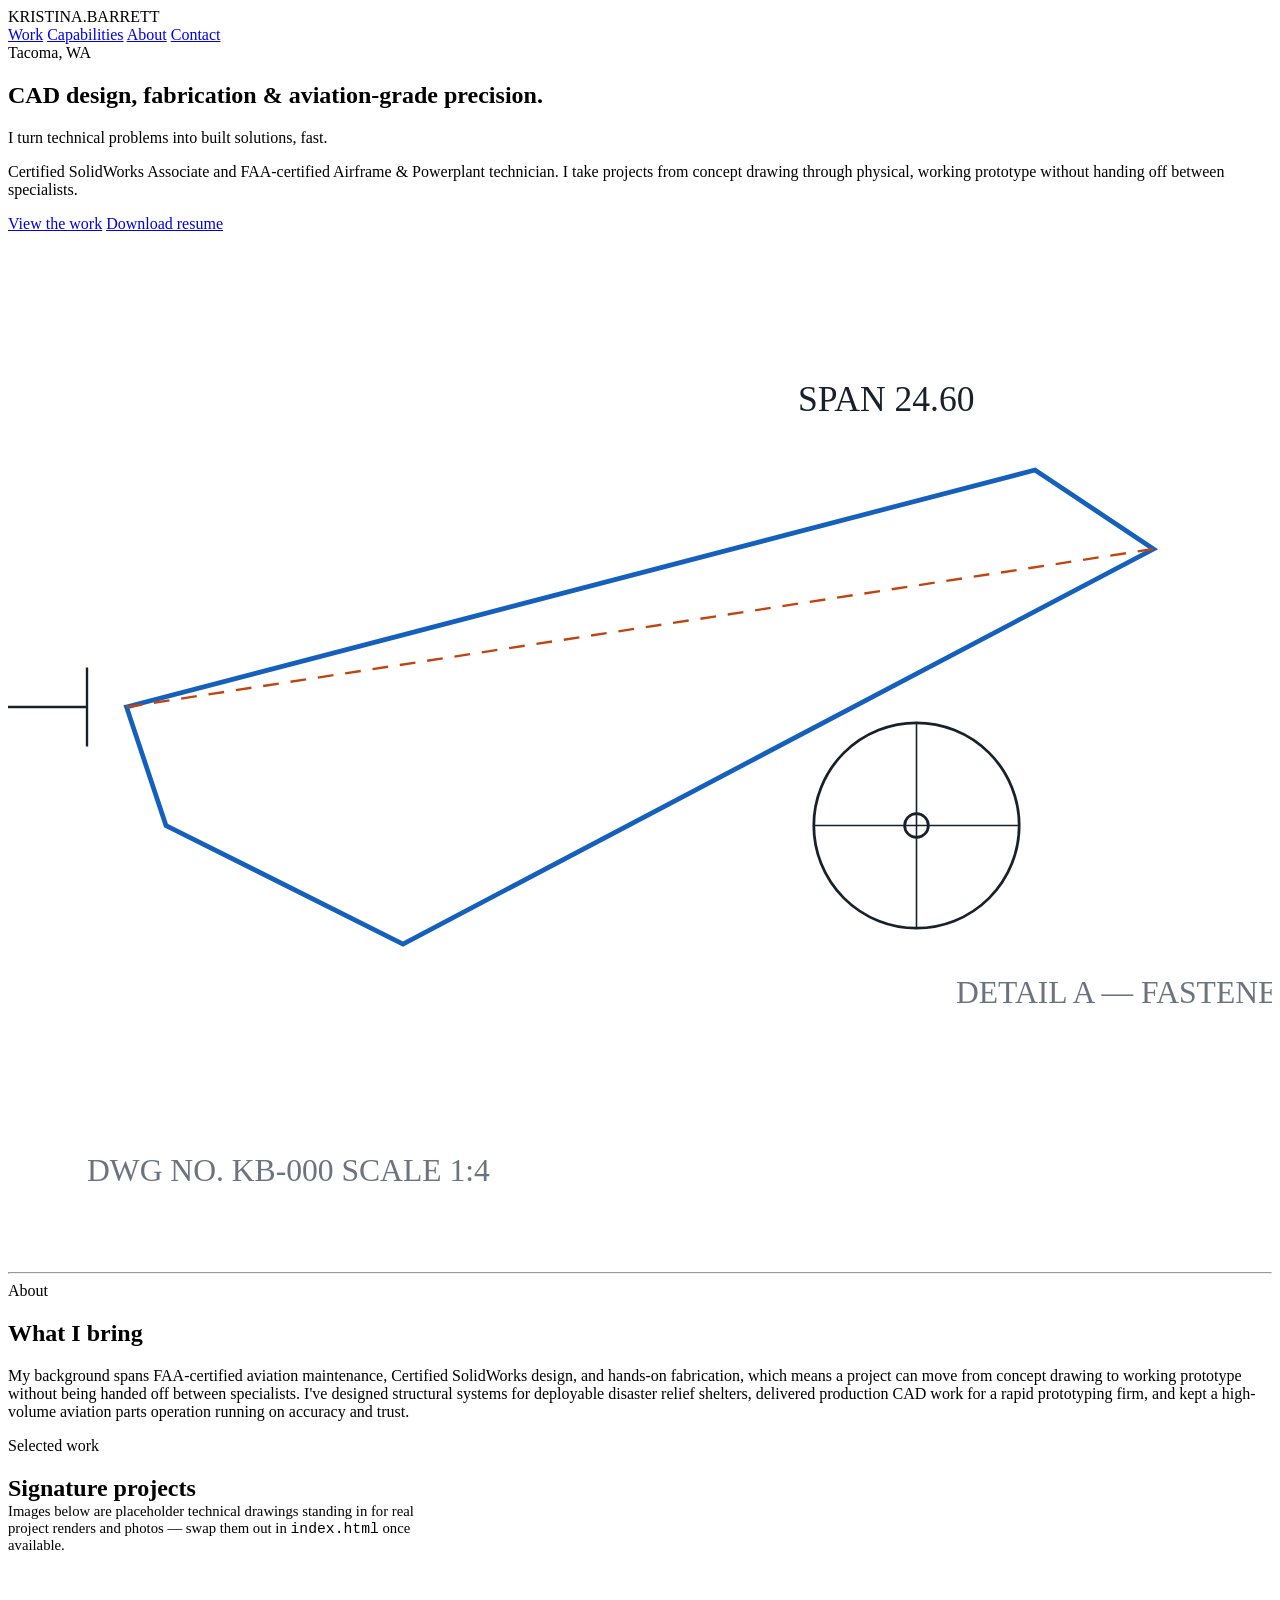
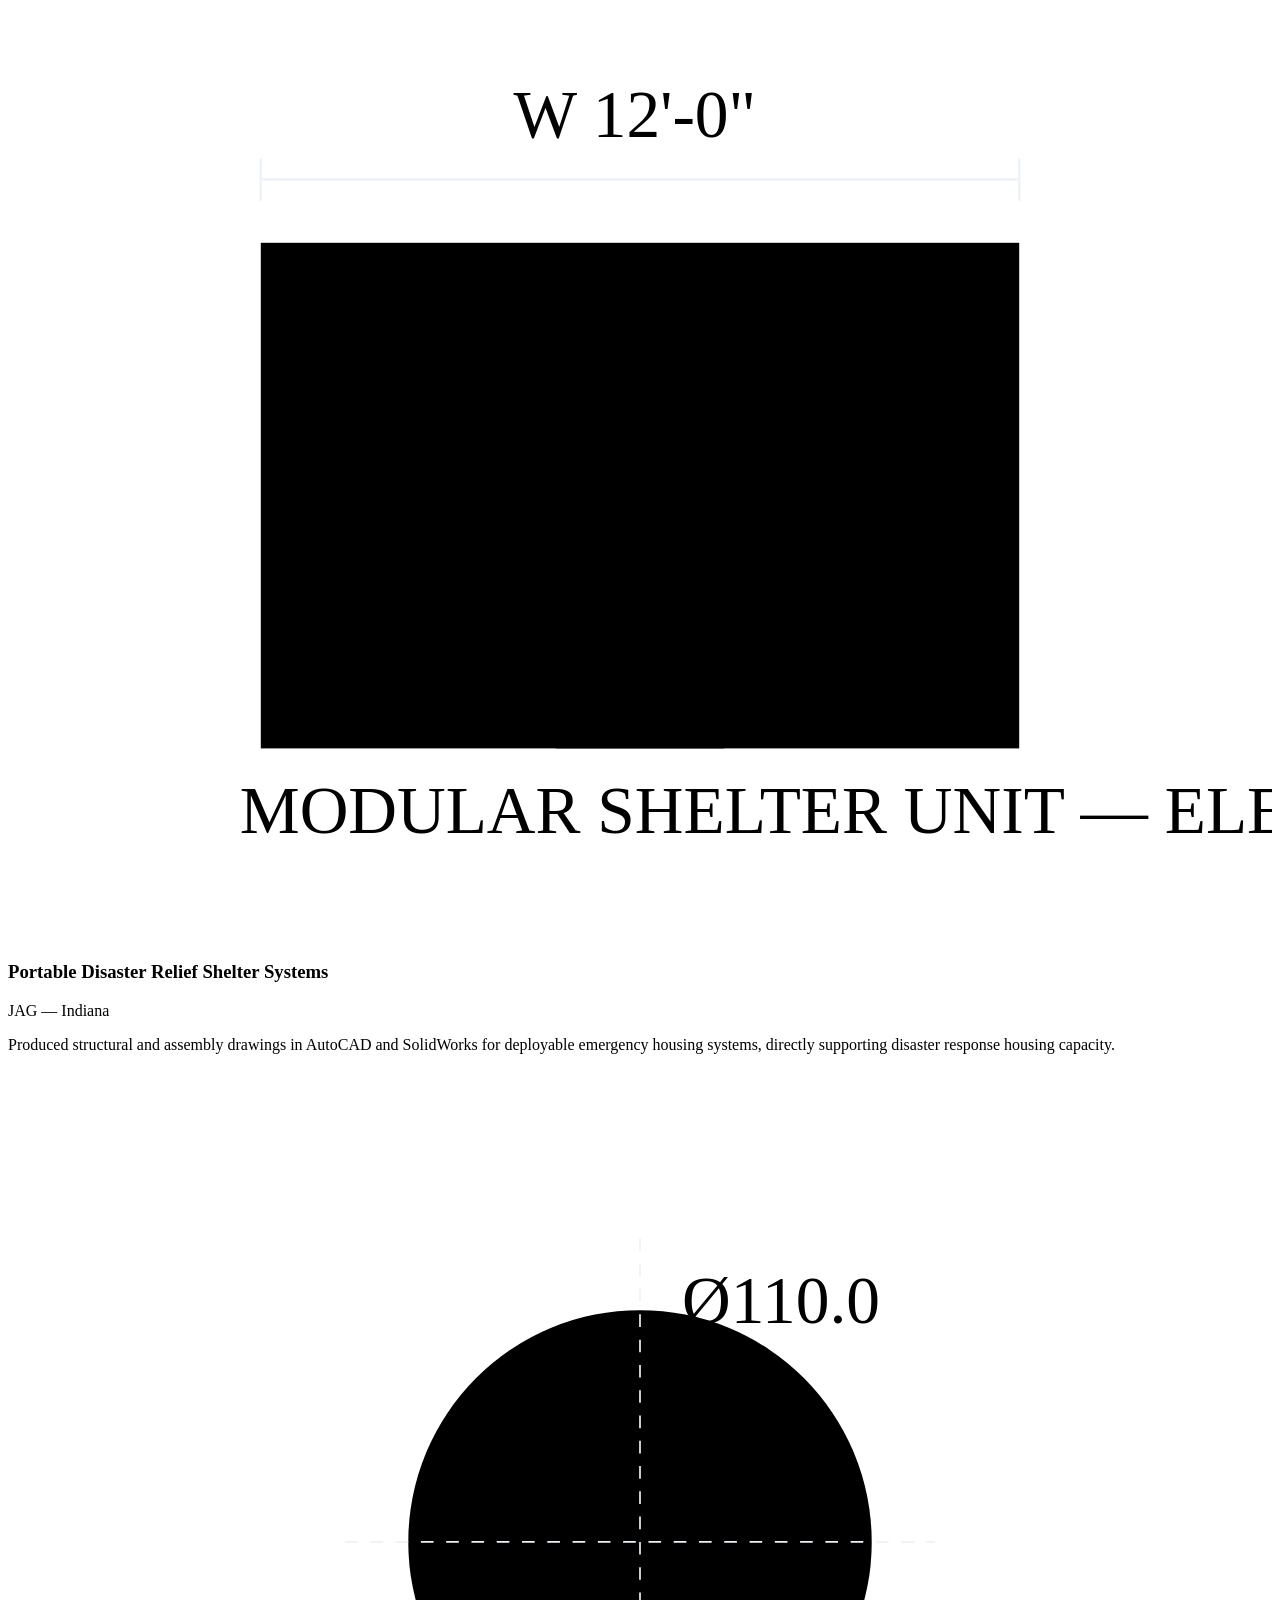
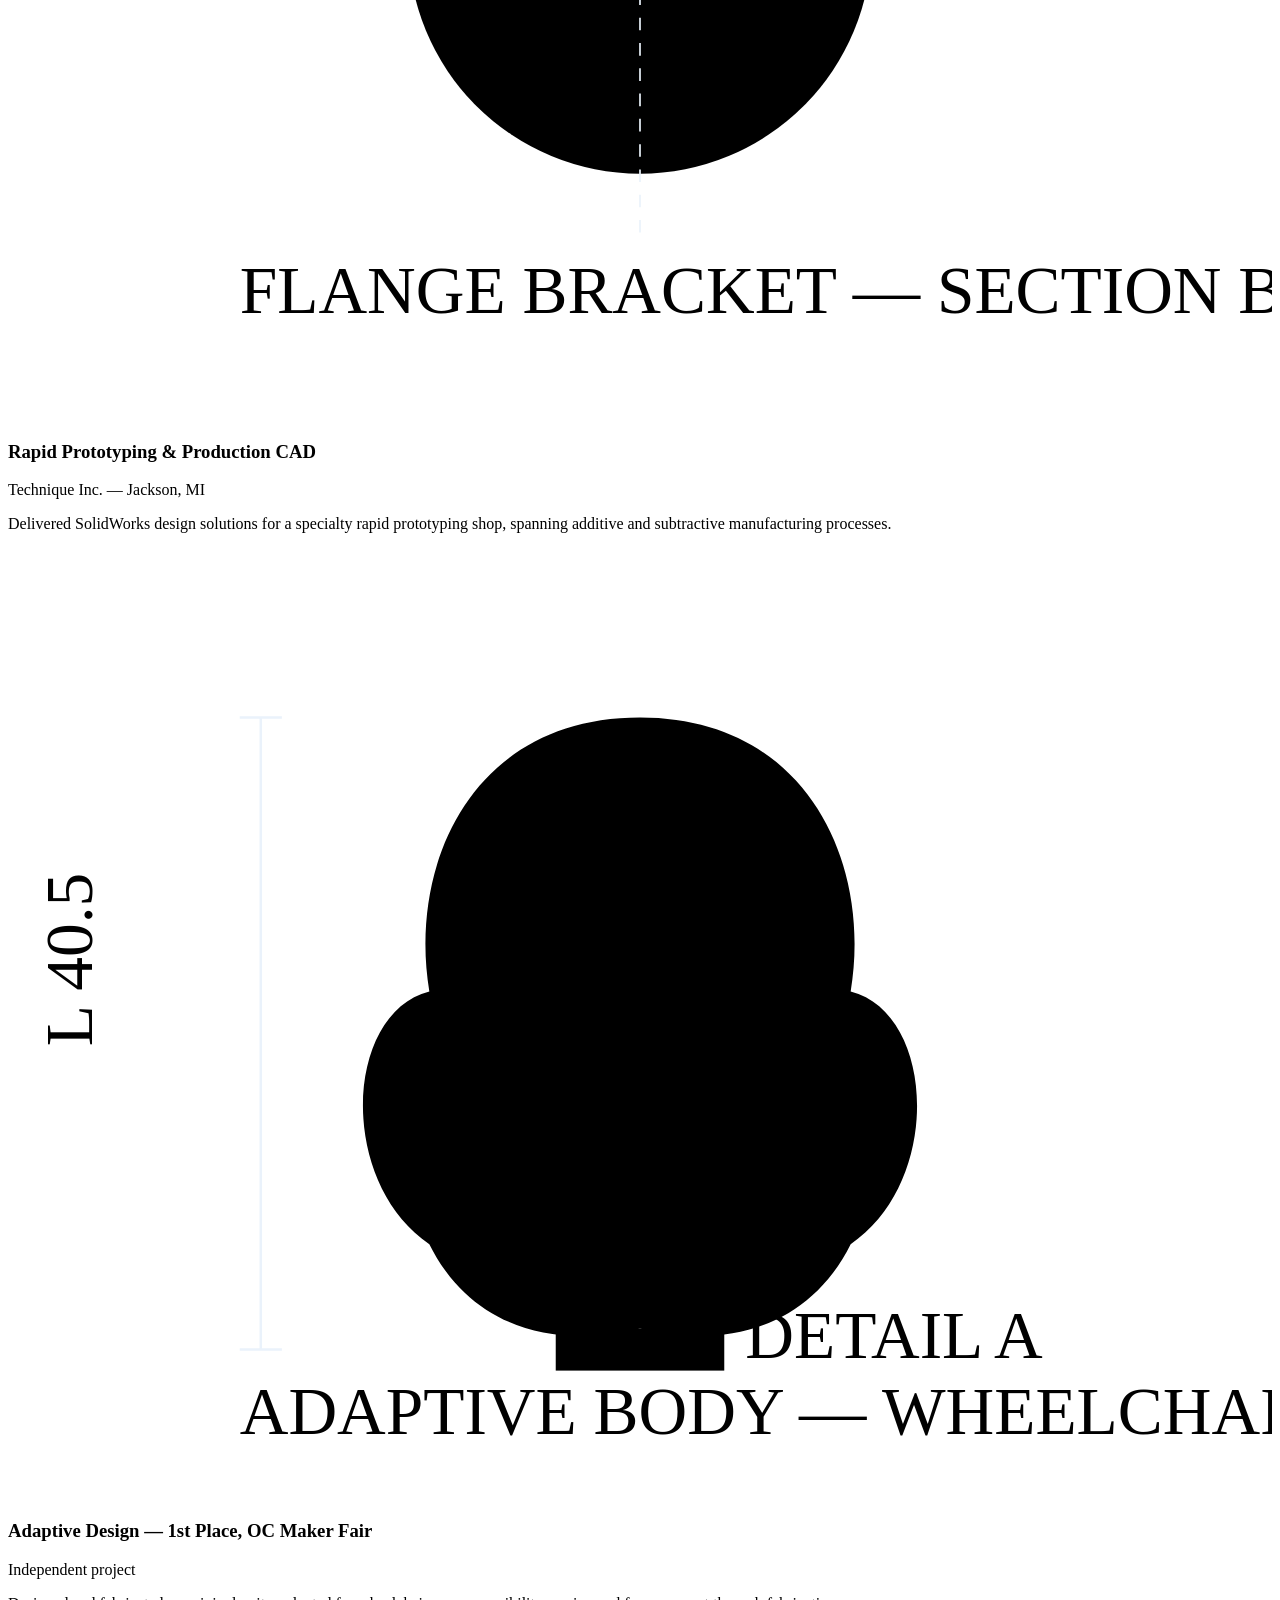
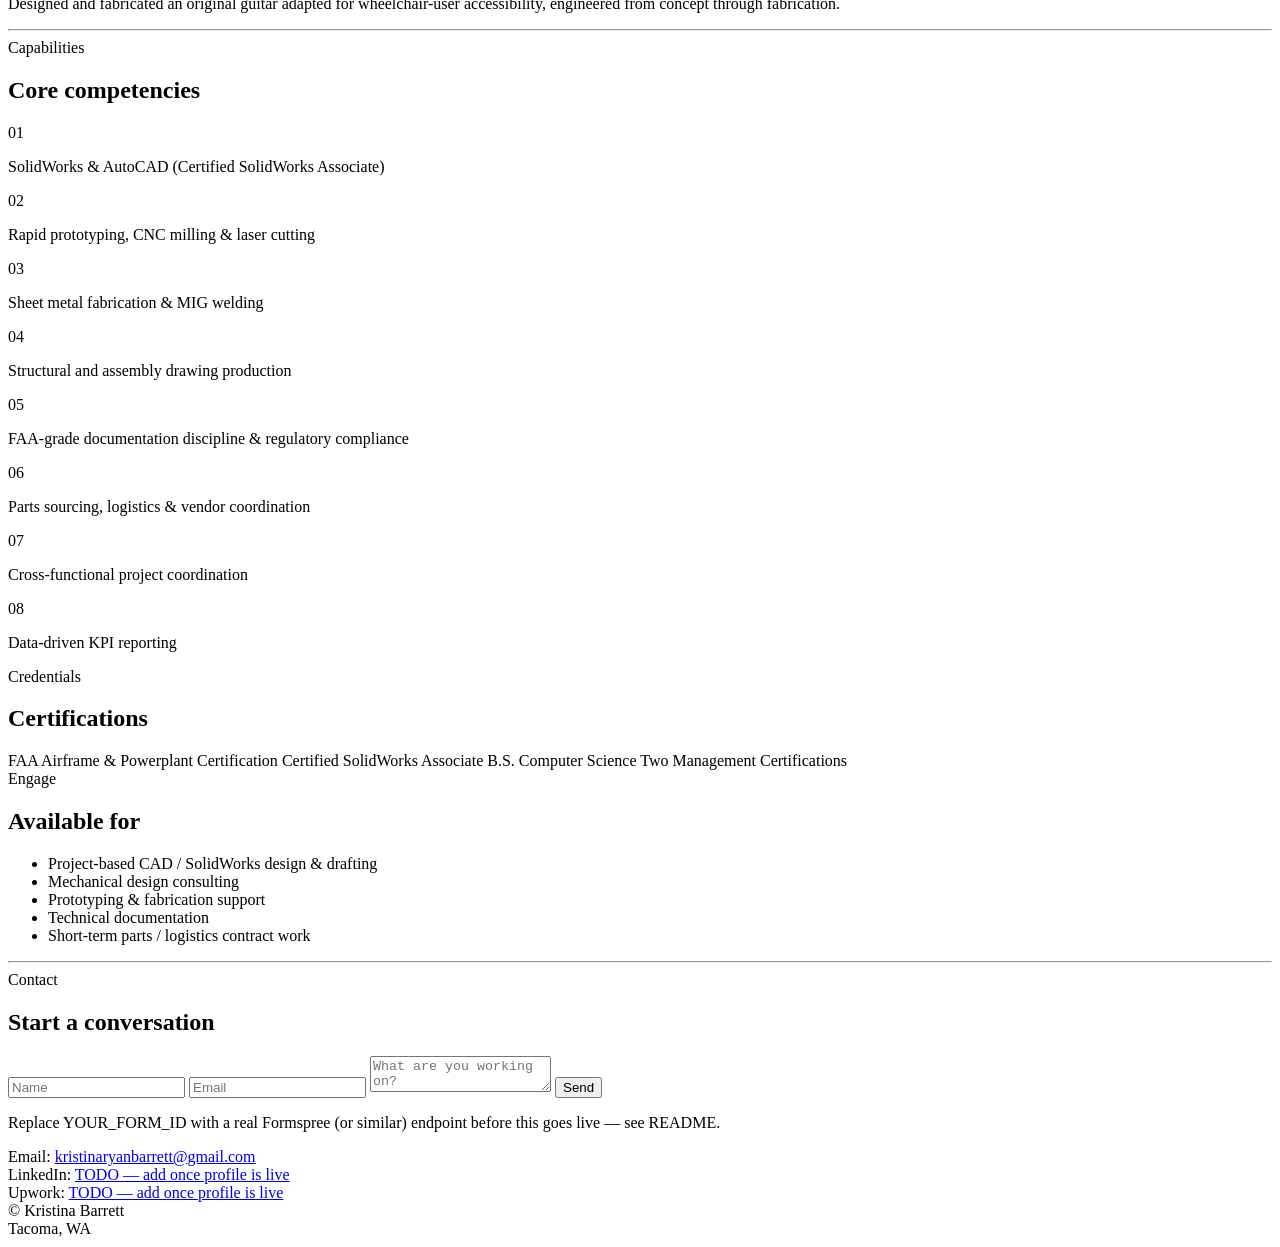
==== index.html @ cf509c86 "Add index.html" ====
<!DOCTYPE html>
<html lang="en">
<head>
<meta charset="UTF-8">
<meta name="viewport" content="width=device-width, initial-scale=1.0">
<title>Kristina Barrett — CAD Design, Mechanical Engineering &amp; Fabrication</title>
<meta name="description" content="Kristina Barrett — Certified SolidWorks Associate and FAA-certified aviation maintenance technician based in Tacoma, WA. CAD design, fabrication, and technical consulting.">
<link rel="preconnect" href="https://fonts.googleapis.com">
<link href="https://fonts.googleapis.com/css2?family=IBM+Plex+Mono:wght@400;500;600&family=IBM+Plex+Sans:wght@400;500;600&display=swap" rel="stylesheet">
<link rel="stylesheet" href="styles.css">
</head>
<body>

<header class="nav">
  <div class="wrap">
    <div class="brand">KRISTINA<span class="dot">.</span>BARRETT</div>
    <nav class="links">
      <a href="#work">Work</a>
      <a href="#capabilities">Capabilities</a>
      <a href="#about">About</a>
      <a href="#contact">Contact</a>
    </nav>
  </div>
</header>

<section class="hero">
  <div class="wrap">
    <div>
      <div class="eyebrow">Tacoma, WA</div>
      <h1>CAD design, fabrication &amp; <span>aviation-grade</span> precision.</h1>
      <p class="hook">I turn technical problems into built solutions, fast.</p>
      <p class="tagline">Certified SolidWorks Associate and FAA-certified Airframe &amp; Powerplant technician. I take projects from concept drawing through physical, working prototype without handing off between specialists.</p>
      <div class="cta-row">
        <a class="btn primary" href="#work">View the work</a>
        <a class="btn" href="/resume.pdf">Download resume</a>
      </div>
    </div>
    <div class="hero-mark ticked" aria-hidden="true">
      <svg viewBox="0 0 320 260" xmlns="http://www.w3.org/2000/svg">
        <!-- wing planform + fastener detail, drafting style -->
        <polygon points="30,120 260,60 290,80 100,180 40,150" fill="none" stroke="#1560BD" stroke-width="1.2"/>
        <line x1="30" y1="120" x2="290" y2="80" stroke="#C1440E" stroke-width="0.6" stroke-dasharray="4 3"/>
        <line x1="20" y1="110" x2="20" y2="130" stroke="#17202B" stroke-width="0.6"/>
        <line x1="20" y1="120" x2="0" y2="120" stroke="#17202B" stroke-width="0.6"/>
        <text x="200" y="45" class="mono" font-size="9" fill="#17202B">SPAN 24.60</text>
        <circle cx="230" cy="150" r="26" fill="none" stroke="#17202B" stroke-width="0.7"/>
        <circle cx="230" cy="150" r="3" fill="none" stroke="#17202B" stroke-width="0.7"/>
        <line x1="230" y1="124" x2="230" y2="176" stroke="#17202B" stroke-width="0.4"/>
        <line x1="204" y1="150" x2="256" y2="150" stroke="#17202B" stroke-width="0.4"/>
        <text x="240" y="195" class="mono" font-size="8" fill="#6B7280">DETAIL A — FASTENER</text>
        <text x="20" y="240" class="mono" font-size="8" fill="#6B7280">DWG NO. KB-000  SCALE 1:4</text>
      </svg>
    </div>
  </div>
</section>

<hr class="rule">

<section id="about" class="about">
  <div class="wrap">
    <div class="eyebrow">About</div>
    <h2>What I bring</h2>
    <p>My background spans FAA-certified aviation maintenance, Certified SolidWorks design, and hands-on fabrication, which means a project can move from concept drawing to working prototype without being handed off between specialists. I've designed structural systems for deployable disaster relief shelters, delivered production CAD work for a rapid prototyping firm, and kept a high-volume aviation parts operation running on accuracy and trust.</p>
  </div>
</section>

<section id="work">
  <div class="wrap">
    <div class="eyebrow">Selected work</div>
    <h2>Signature projects</h2>
    <p style="max-width:60ch;color:var(--graphite);margin-top:-18px;margin-bottom:36px;font-size:0.92rem;">
      Images below are placeholder technical drawings standing in for real project renders and photos — swap them out in <code>index.html</code> once available.
    </p>
    <div class="projects-grid">

      <article class="project-card" data-reveal>
        <div class="plate" aria-hidden="true">
          <svg viewBox="0 0 300 225" xmlns="http://www.w3.org/2000/svg">
            <rect x="60" y="60" width="180" height="120" class="draw" pathLength="900"/>
            <line x1="60" y1="140" x2="240" y2="140" class="draw" pathLength="900"/>
            <rect x="130" y="140" width="40" height="40" class="draw" pathLength="900"/>
            <line x1="60" y1="45" x2="240" y2="45" stroke="#EAF2FB" stroke-width="0.6"/>
            <line x1="60" y1="40" x2="60" y2="50" stroke="#EAF2FB" stroke-width="0.6"/>
            <line x1="240" y1="40" x2="240" y2="50" stroke="#EAF2FB" stroke-width="0.6"/>
            <text x="120" y="35" class="dim-text">W 12'-0"</text>
            <text x="55" y="200" class="dim-text">MODULAR SHELTER UNIT — ELEVATION</text>
          </svg>
        </div>
        <h3>Portable Disaster Relief Shelter Systems</h3>
        <p class="meta">JAG — Indiana</p>
        <p>Produced structural and assembly drawings in AutoCAD and SolidWorks for deployable emergency housing systems, directly supporting disaster response housing capacity.</p>
      </article>

      <article class="project-card" data-reveal>
        <div class="plate" aria-hidden="true">
          <svg viewBox="0 0 300 225" xmlns="http://www.w3.org/2000/svg">
            <circle cx="150" cy="112" r="55" class="draw" pathLength="900"/>
            <circle cx="150" cy="112" r="20" class="draw" pathLength="900"/>
            <circle cx="150" cy="70" r="5" class="draw" pathLength="900"/>
            <circle cx="150" cy="154" r="5" class="draw" pathLength="900"/>
            <circle cx="112" cy="112" r="5" class="draw" pathLength="900"/>
            <circle cx="188" cy="112" r="5" class="draw" pathLength="900"/>
            <line x1="150" y1="40" x2="150" y2="184" stroke="#EAF2FB" stroke-width="0.4" stroke-dasharray="3 3"/>
            <line x1="80" y1="112" x2="220" y2="112" stroke="#EAF2FB" stroke-width="0.4" stroke-dasharray="3 3"/>
            <text x="160" y="60" class="dim-text">Ø110.0</text>
            <text x="55" y="200" class="dim-text">FLANGE BRACKET — SECTION B-B</text>
          </svg>
        </div>
        <h3>Rapid Prototyping &amp; Production CAD</h3>
        <p class="meta">Technique Inc. — Jackson, MI</p>
        <p>Delivered SolidWorks design solutions for a specialty rapid prototyping shop, spanning additive and subtractive manufacturing processes.</p>
      </article>

      <article class="project-card" data-reveal>
        <div class="plate" aria-hidden="true">
          <svg viewBox="0 0 300 225" xmlns="http://www.w3.org/2000/svg">
            <path d="M150,40 C110,40 95,75 100,105 C80,110 78,150 100,165 C110,185 130,190 150,185 C170,190 190,185 200,165 C222,150 220,110 200,105 C205,75 190,40 150,40 Z" class="draw" pathLength="900"/>
            <circle cx="150" cy="150" r="14" class="draw" pathLength="900"/>
            <rect x="130" y="185" width="40" height="10" class="draw" pathLength="900"/>
            <line x1="60" y1="40" x2="60" y2="190" stroke="#EAF2FB" stroke-width="0.6"/>
            <line x1="55" y1="40" x2="65" y2="40" stroke="#EAF2FB" stroke-width="0.6"/>
            <line x1="55" y1="190" x2="65" y2="190" stroke="#EAF2FB" stroke-width="0.6"/>
            <text x="20" y="118" class="dim-text" transform="rotate(-90 20 118)">L 40.5</text>
            <text x="175" y="192" class="dim-text">DETAIL A</text>
            <text x="55" y="210" class="dim-text">ADAPTIVE BODY — WHEELCHAIR MOUNT</text>
          </svg>
        </div>
        <h3>Adaptive Design — 1st Place, OC Maker Fair</h3>
        <p class="meta">Independent project</p>
        <p>Designed and fabricated an original guitar adapted for wheelchair-user accessibility, engineered from concept through fabrication.</p>
      </article>

    </div>
  </div>
</section>

<hr class="rule">

<section id="capabilities">
  <div class="wrap">
    <div class="eyebrow">Capabilities</div>
    <h2>Core competencies</h2>
    <div class="cap-grid">
      <div class="cap-item"><span class="num">01</span><p>SolidWorks &amp; AutoCAD (Certified SolidWorks Associate)</p></div>
      <div class="cap-item"><span class="num">02</span><p>Rapid prototyping, CNC milling &amp; laser cutting</p></div>
      <div class="cap-item"><span class="num">03</span><p>Sheet metal fabrication &amp; MIG welding</p></div>
      <div class="cap-item"><span class="num">04</span><p>Structural and assembly drawing production</p></div>
      <div class="cap-item"><span class="num">05</span><p>FAA-grade documentation discipline &amp; regulatory compliance</p></div>
      <div class="cap-item"><span class="num">06</span><p>Parts sourcing, logistics &amp; vendor coordination</p></div>
      <div class="cap-item"><span class="num">07</span><p>Cross-functional project coordination</p></div>
      <div class="cap-item"><span class="num">08</span><p>Data-driven KPI reporting</p></div>
    </div>
  </div>
</section>

<section id="certifications">
  <div class="wrap">
    <div class="eyebrow">Credentials</div>
    <h2>Certifications</h2>
    <div class="cert-strip">
      <span>FAA Airframe &amp; Powerplant Certification</span>
      <span>Certified SolidWorks Associate</span>
      <span>B.S. Computer Science</span>
      <span>Two Management Certifications</span>
    </div>
  </div>
</section>

<section id="available">
  <div class="wrap">
    <div class="eyebrow">Engage</div>
    <h2>Available for</h2>
    <ul class="avail-list">
      <li>Project-based CAD / SolidWorks design &amp; drafting</li>
      <li>Mechanical design consulting</li>
      <li>Prototyping &amp; fabrication support</li>
      <li>Technical documentation</li>
      <li>Short-term parts / logistics contract work</li>
    </ul>
  </div>
</section>

<hr class="rule">

<section id="contact">
  <div class="wrap">
    <div class="eyebrow">Contact</div>
    <h2>Start a conversation</h2>
    <div class="contact-block">
      <form class="contact-form" action="https://formspree.io/f/YOUR_FORM_ID" method="POST">
        <input type="text" name="name" placeholder="Name" required>
        <input type="email" name="email" placeholder="Email" required>
        <textarea name="message" placeholder="What are you working on?" required></textarea>
        <button class="btn primary" type="submit">Send</button>
        <p class="contact-note">Replace YOUR_FORM_ID with a real Formspree (or similar) endpoint before this goes live — see README.</p>
      </form>
      <div class="contact-links">
        <div>Email: <a href="mailto:kristinaryanbarrett@gmail.com">kristinaryanbarrett@gmail.com</a></div>
        <div>LinkedIn: <a href="#">TODO — add once profile is live</a></div>
        <div>Upwork: <a href="#">TODO — add once profile is live</a></div>
      </div>
    </div>
  </div>
</section>

<footer class="wrap">
  <div>© <span id="year"></span> Kristina Barrett</div>
  <div class="mono">Tacoma, WA</div>
</footer>

<script src="script.js"></script>
</body>
</html>
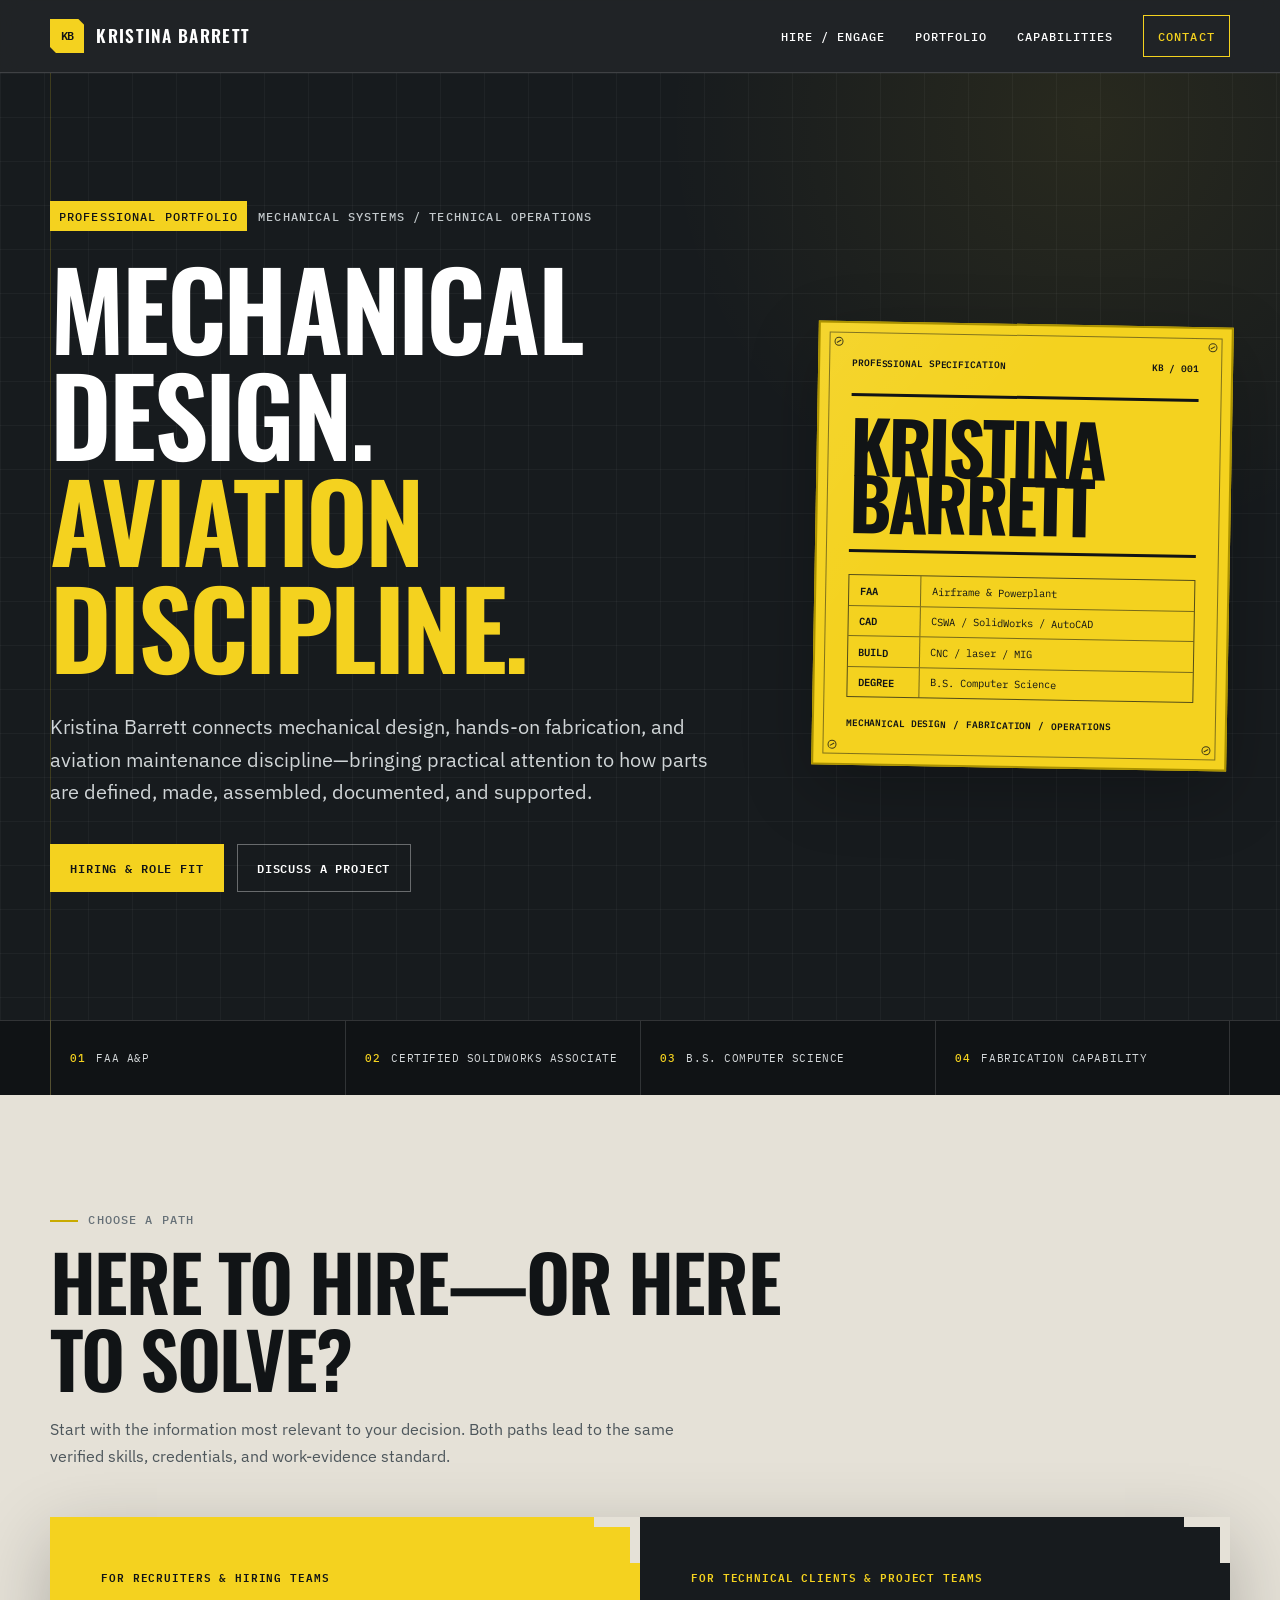
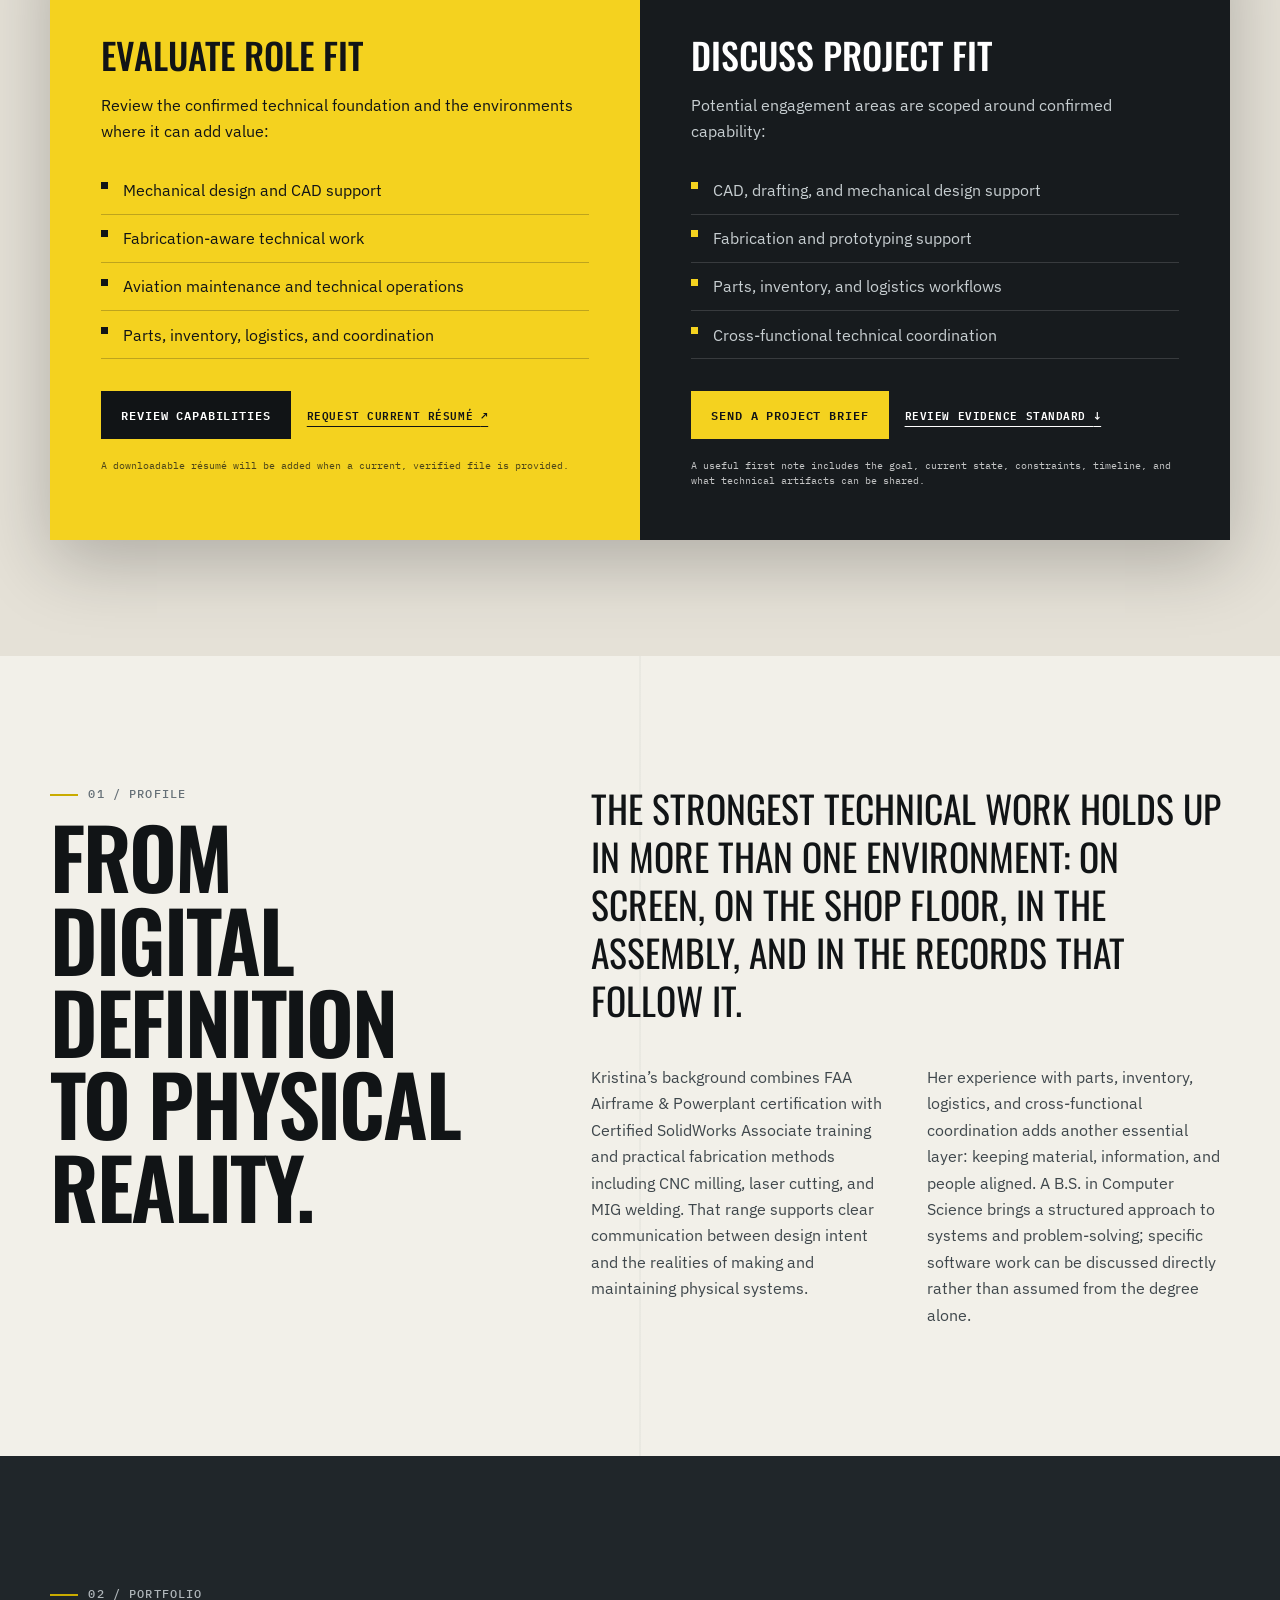
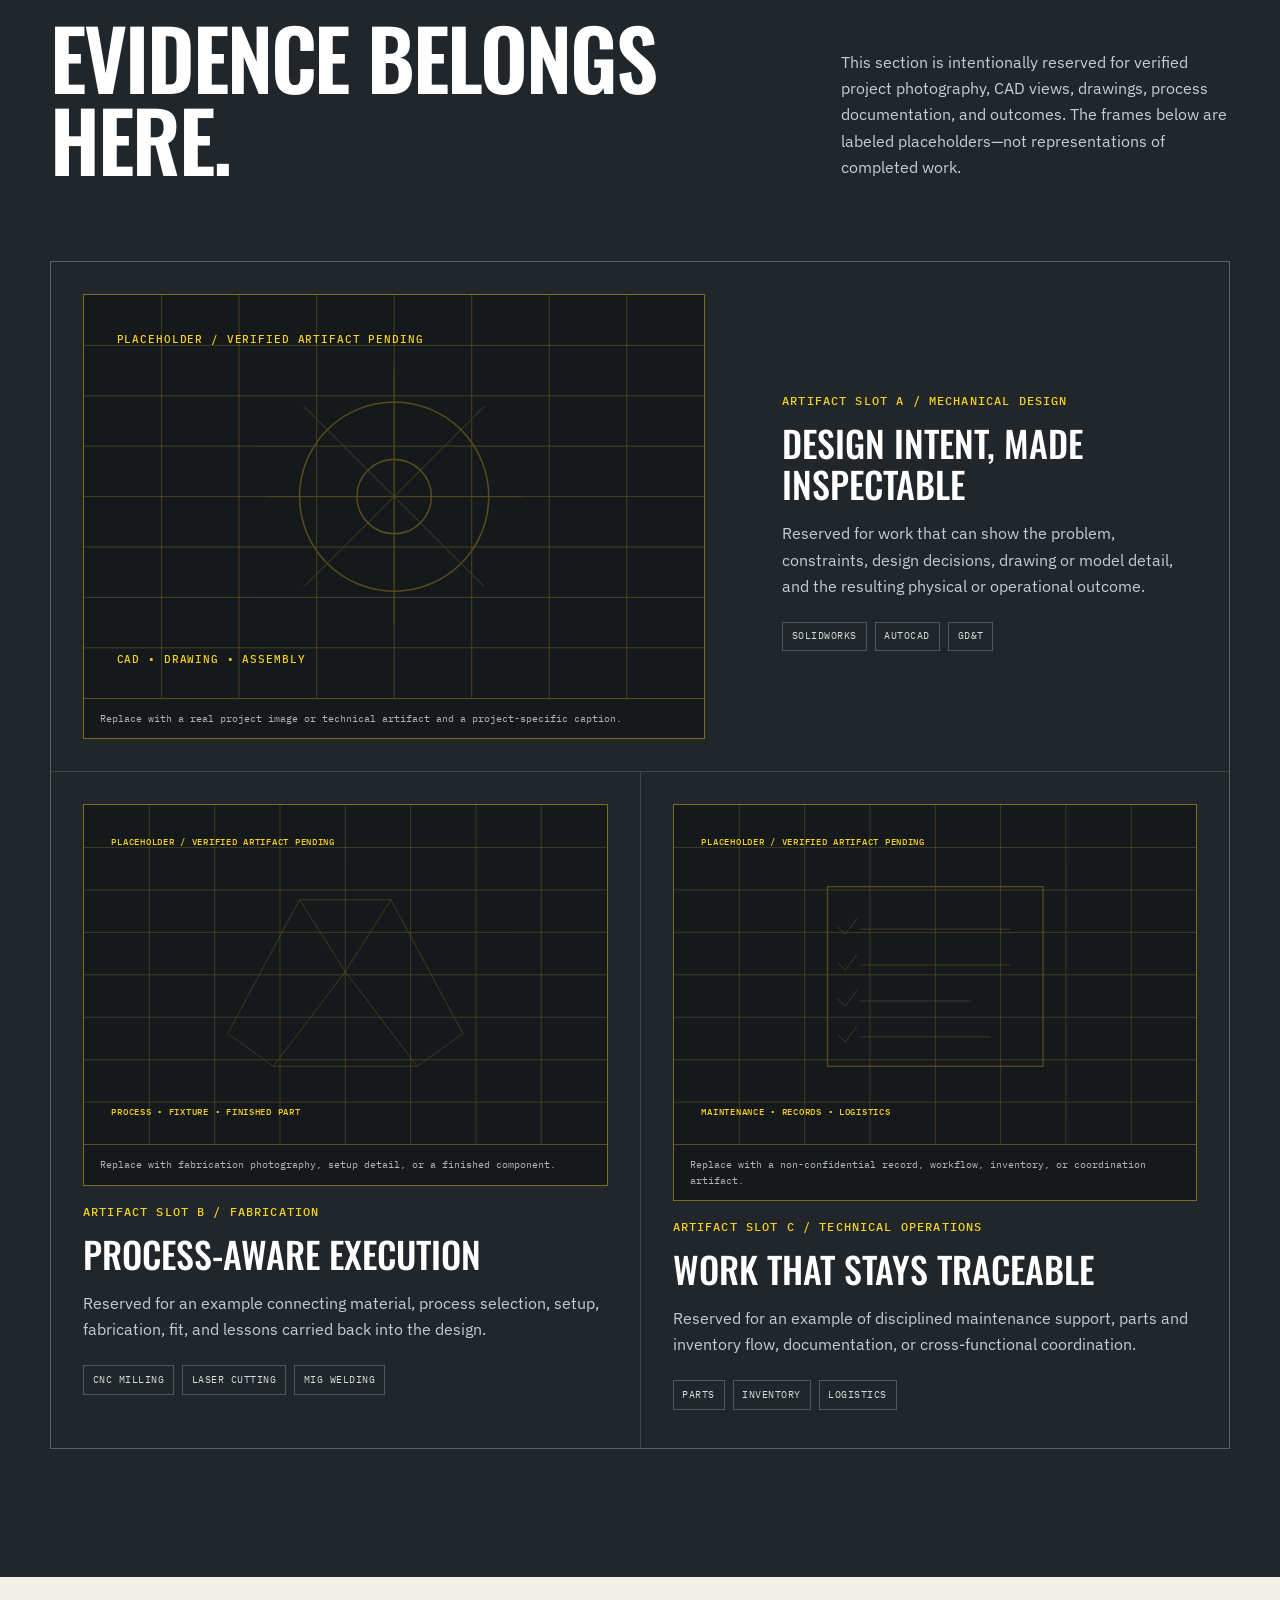
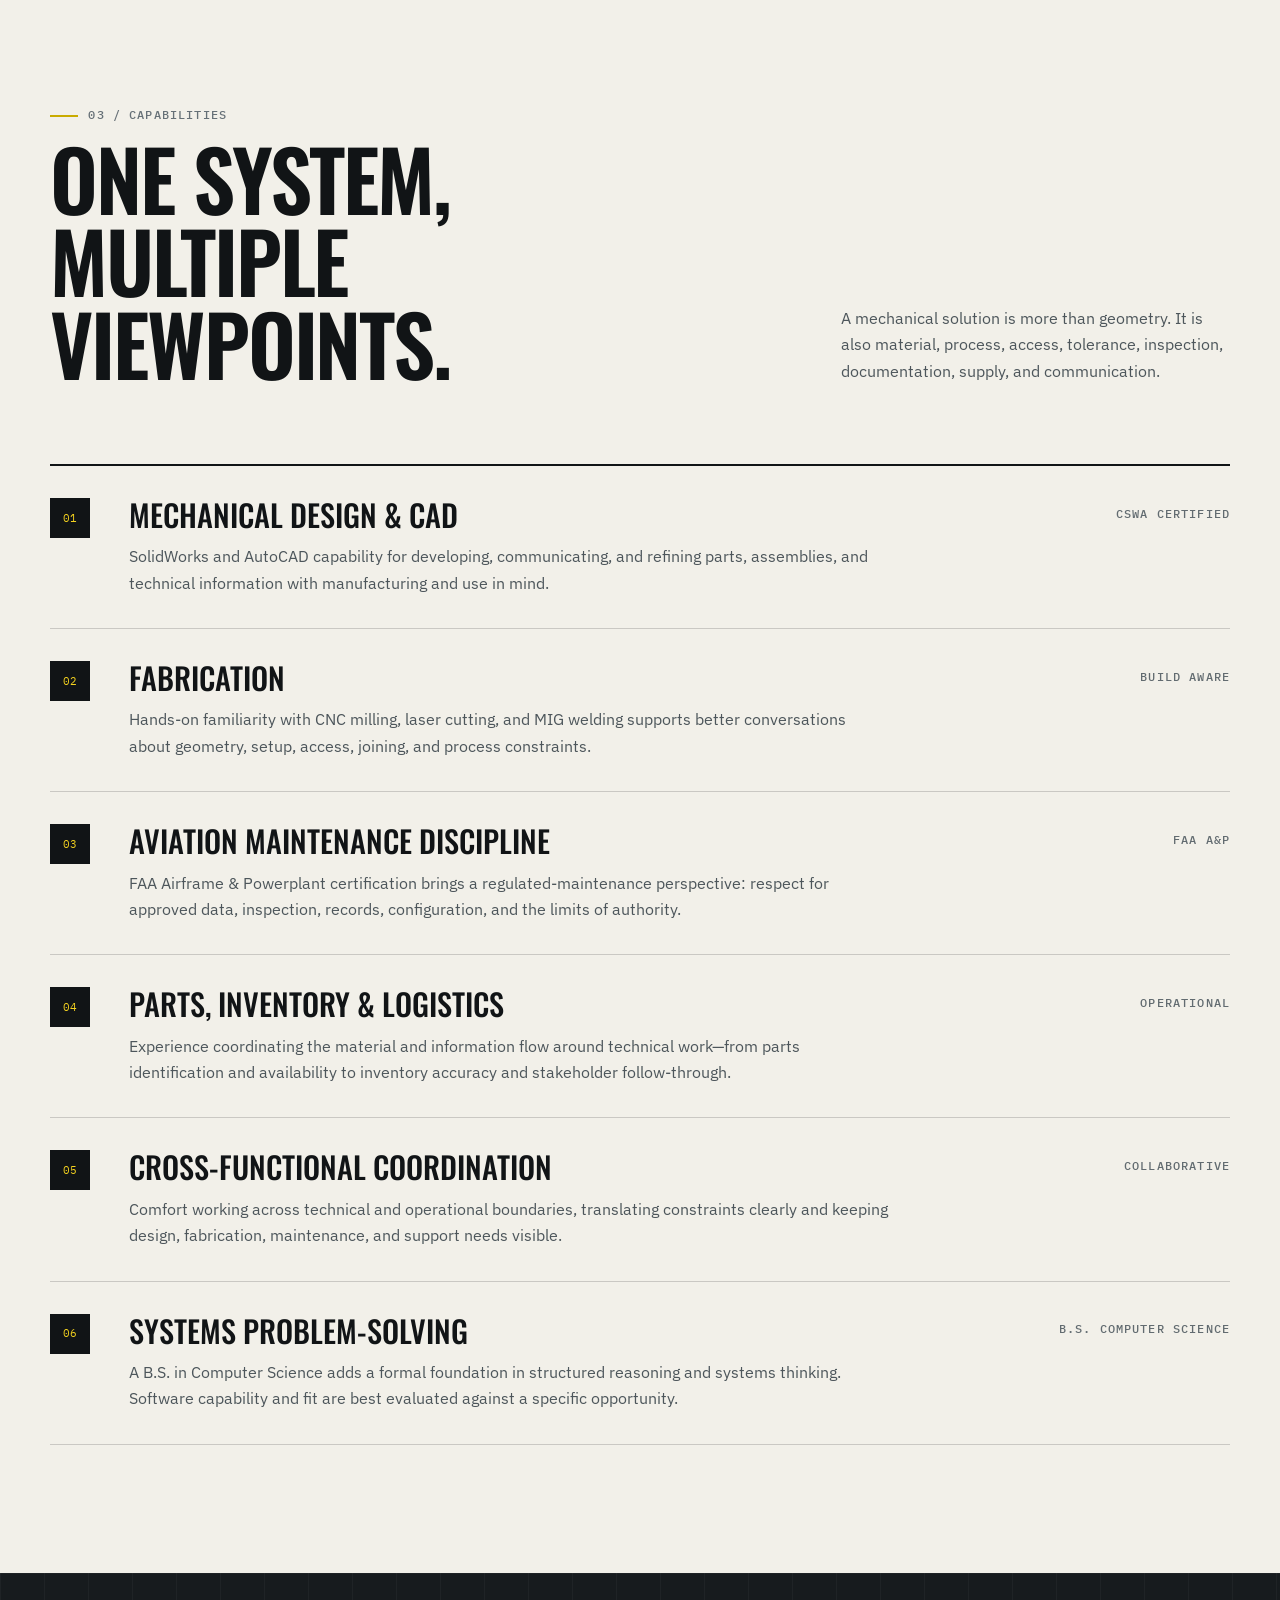
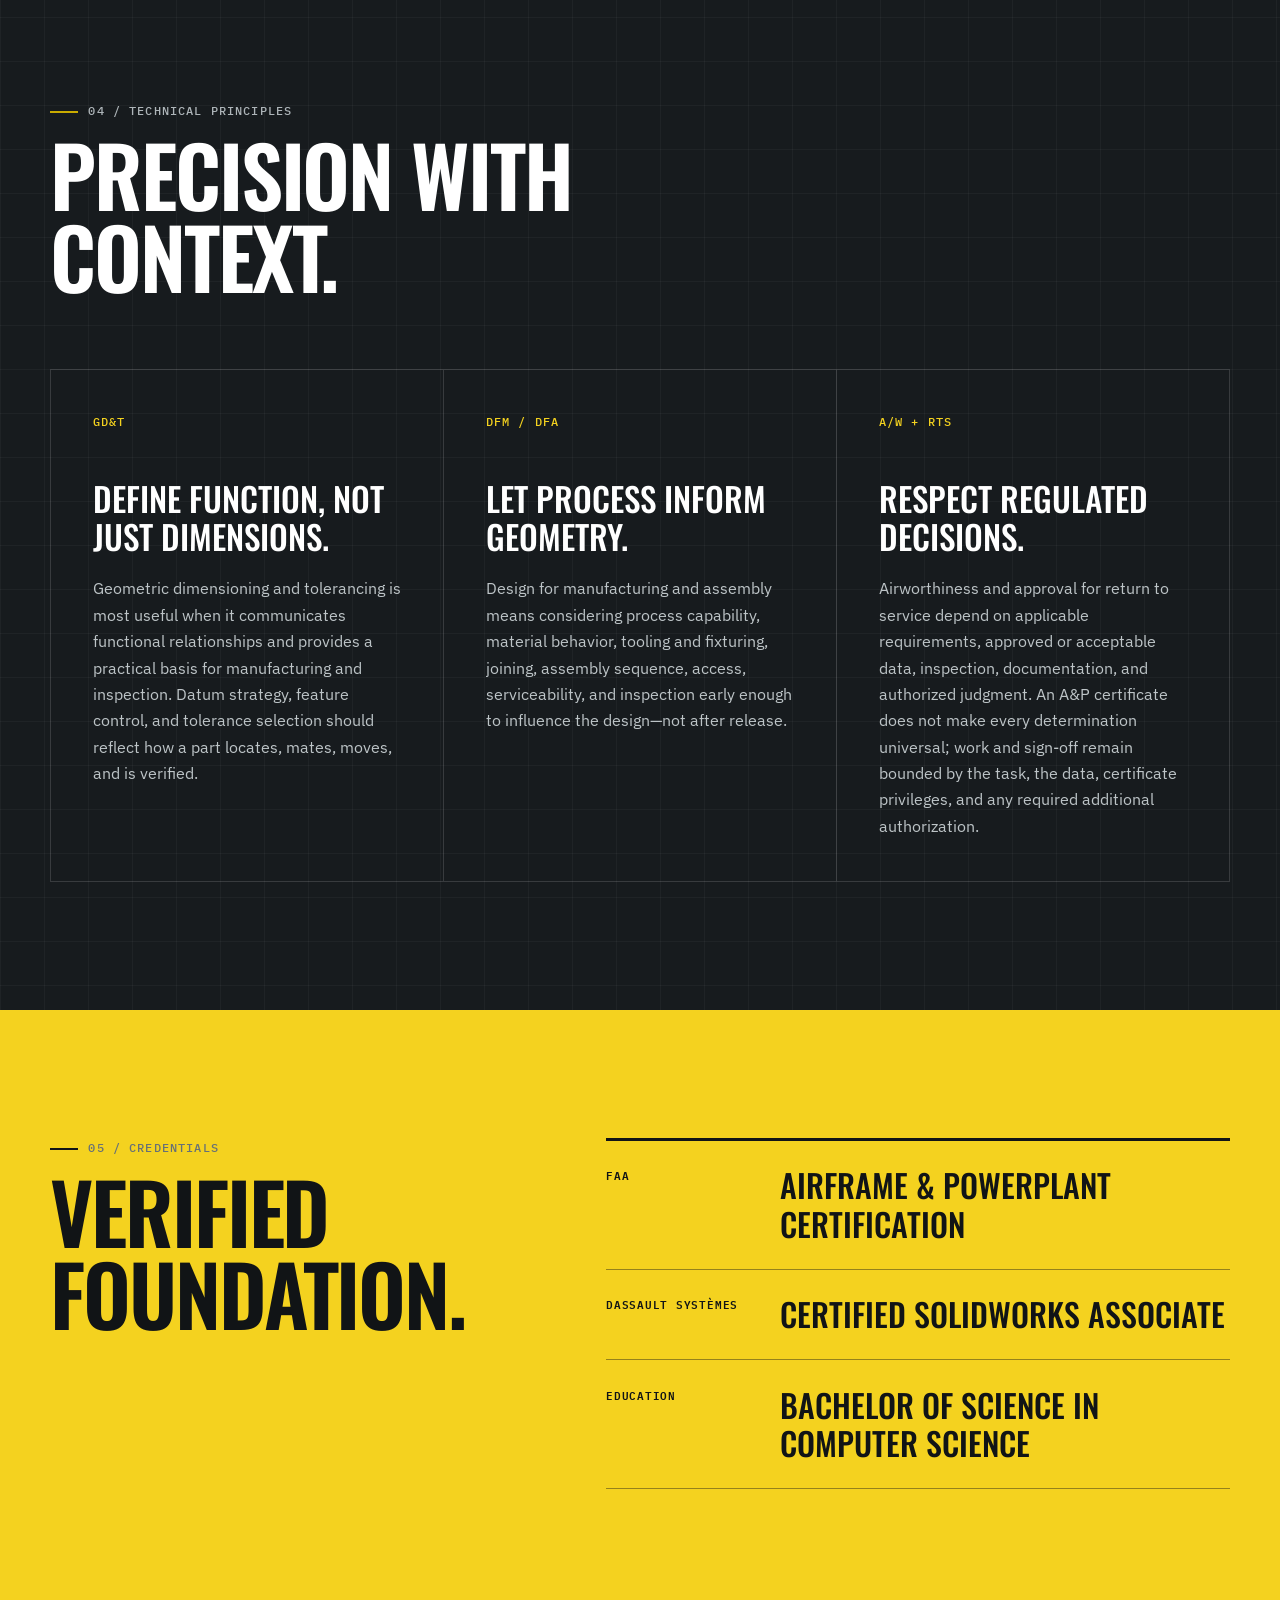
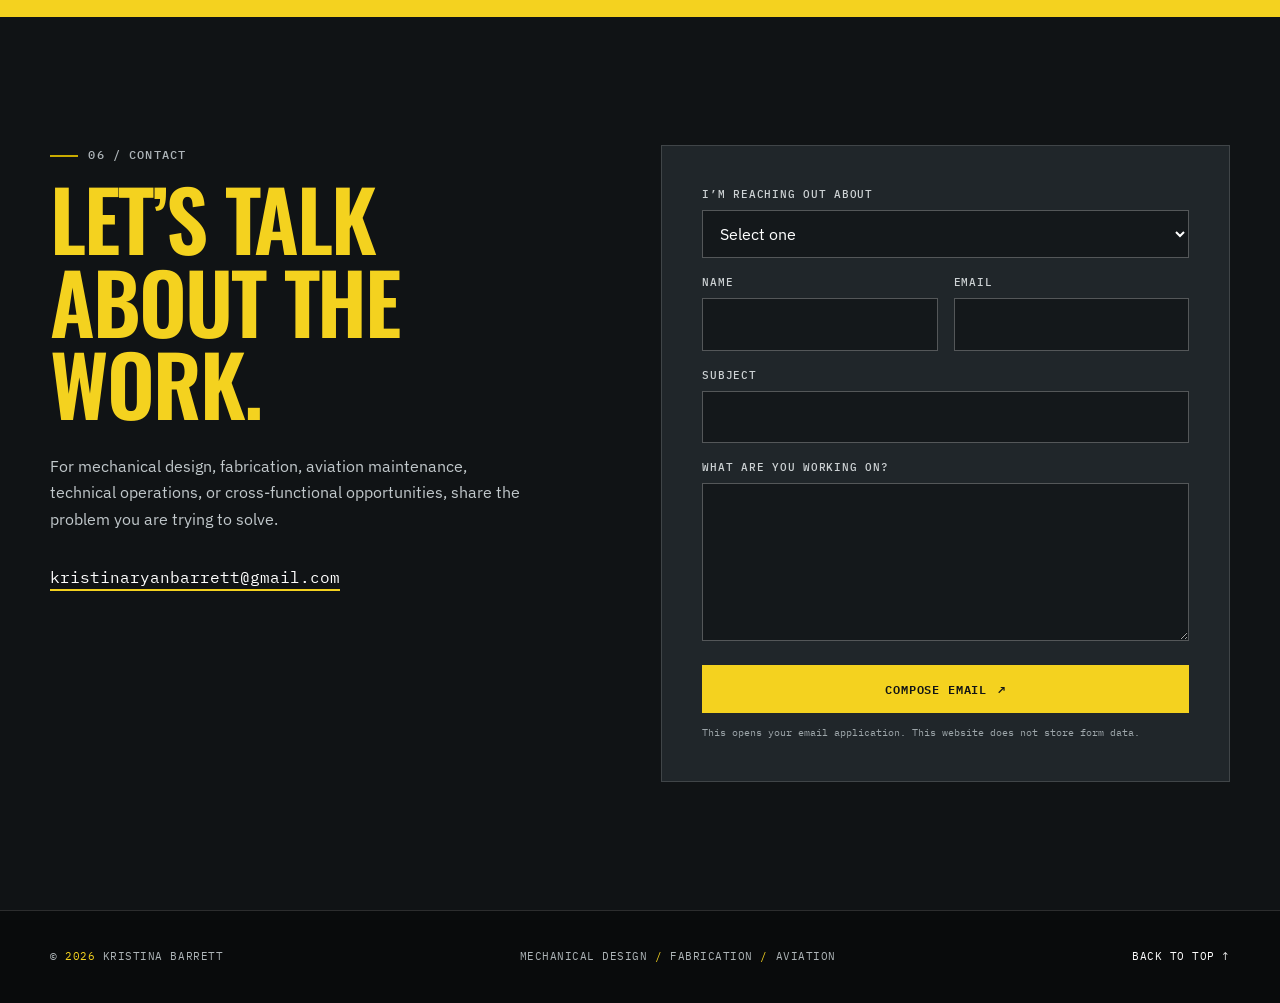
==== commit 59d6cca5: "Rebuild portfolio for mechanical design and aviation" ====
--- a/index.html
+++ b/index.html
@@ -1,213 +1,474 @@
-<!DOCTYPE html>
+<!doctype html>
 <html lang="en">
 <head>
-<meta charset="UTF-8">
-<meta name="viewport" content="width=device-width, initial-scale=1.0">
-<title>Kristina Barrett — CAD Design, Mechanical Engineering &amp; Fabrication</title>
-<meta name="description" content="Kristina Barrett — Certified SolidWorks Associate and FAA-certified aviation maintenance technician based in Tacoma, WA. CAD design, fabrication, and technical consulting.">
-<link rel="preconnect" href="https://fonts.googleapis.com">
-<link href="https://fonts.googleapis.com/css2?family=IBM+Plex+Mono:wght@400;500;600&family=IBM+Plex+Sans:wght@400;500;600&display=swap" rel="stylesheet">
-<link rel="stylesheet" href="styles.css">
+  <meta charset="utf-8">
+  <meta name="viewport" content="width=device-width, initial-scale=1">
+  <title>Kristina Barrett | Mechanical Design, Fabrication &amp; Aviation Maintenance</title>
+  <meta name="description" content="Portfolio of Kristina Barrett, an FAA Airframe &amp; Powerplant-certified professional and Certified SolidWorks Associate focused on mechanical design, fabrication, aviation maintenance, and technical operations.">
+  <meta name="robots" content="index, follow, max-image-preview:large">
+  <meta name="author" content="Kristina Barrett">
+  <meta name="theme-color" content="#171b1e">
+  <link rel="canonical" href="https://kristinabarrett.com/">
+  <link rel="icon" href="data:image/svg+xml,%3Csvg xmlns='http://www.w3.org/2000/svg' viewBox='0 0 64 64'%3E%3Crect width='64' height='64' fill='%23f4d21f'/%3E%3Cpath d='M11 12h9v16l14-16h11L27 32l20 20H35L20 36v16h-9z' fill='%23111416'/%3E%3C/svg%3E">
+
+  <meta property="og:type" content="profile">
+  <meta property="og:title" content="Kristina Barrett | Mechanical Design &amp; Aviation Maintenance">
+  <meta property="og:description" content="FAA A&amp;P-certified professional and Certified SolidWorks Associate connecting mechanical design, hands-on fabrication, aviation maintenance, and technical operations.">
+  <meta property="og:url" content="https://kristinabarrett.com/">
+  <meta property="og:site_name" content="Kristina Barrett Portfolio">
+  <meta property="og:locale" content="en_US">
+  <meta property="profile:first_name" content="Kristina">
+  <meta property="profile:last_name" content="Barrett">
+  <meta name="twitter:card" content="summary">
+  <meta name="twitter:title" content="Kristina Barrett | Mechanical Design &amp; Aviation Maintenance">
+  <meta name="twitter:description" content="Mechanical design, fabrication, aviation maintenance, and technical operations—grounded in FAA A&amp;P and SolidWorks credentials.">
+
+  <link rel="preconnect" href="https://fonts.googleapis.com">
+  <link rel="preconnect" href="https://fonts.gstatic.com" crossorigin>
+  <link href="https://fonts.googleapis.com/css2?family=IBM+Plex+Mono:wght@400;500;600&amp;family=IBM+Plex+Sans:wght@400;500;600&amp;family=Oswald:wght@400;500;600;700&amp;display=swap" rel="stylesheet">
+  <link rel="stylesheet" href="css/styles.css">
+
+  <script type="application/ld+json">
+  {
+    "@context": "https://schema.org",
+    "@type": "Person",
+    "name": "Kristina Barrett",
+    "url": "https://kristinabarrett.com/",
+    "email": "mailto:kristinaryanbarrett@gmail.com",
+    "jobTitle": "Mechanical Design and Aviation Maintenance Professional",
+    "knowsAbout": [
+      "Mechanical design",
+      "SolidWorks",
+      "AutoCAD",
+      "Fabrication",
+      "Aviation maintenance",
+      "Parts and inventory logistics",
+      "Cross-functional coordination"
+    ],
+    "hasCredential": [
+      {
+        "@type": "EducationalOccupationalCredential",
+        "name": "FAA Airframe and Powerplant Certification",
+        "credentialCategory": "Professional certification"
+      },
+      {
+        "@type": "EducationalOccupationalCredential",
+        "name": "Certified SolidWorks Associate",
+        "credentialCategory": "Professional certification"
+      },
+      {
+        "@type": "EducationalOccupationalCredential",
+        "name": "Bachelor of Science in Computer Science",
+        "credentialCategory": "Degree"
+      }
+    ]
+  }
+  </script>
 </head>
 <body>
-
-<header class="nav">
-  <div class="wrap">
-    <div class="brand">KRISTINA<span class="dot">.</span>BARRETT</div>
-    <nav class="links">
-      <a href="#work">Work</a>
-      <a href="#capabilities">Capabilities</a>
-      <a href="#about">About</a>
-      <a href="#contact">Contact</a>
-    </nav>
-  </div>
-</header>
-
-<section class="hero">
-  <div class="wrap">
-    <div>
-      <div class="eyebrow">Tacoma, WA</div>
-      <h1>CAD design, fabrication &amp; <span>aviation-grade</span> precision.</h1>
-      <p class="hook">I turn technical problems into built solutions, fast.</p>
-      <p class="tagline">Certified SolidWorks Associate and FAA-certified Airframe &amp; Powerplant technician. I take projects from concept drawing through physical, working prototype without handing off between specialists.</p>
-      <div class="cta-row">
-        <a class="btn primary" href="#work">View the work</a>
-        <a class="btn" href="/resume.pdf">Download resume</a>
-      </div>
+  <a class="skip-link" href="#main-content">Skip to main content</a>
+
+  <header class="site-header" data-header>
+    <div class="shell header-inner">
+      <a class="wordmark" href="#top" aria-label="Kristina Barrett, home">
+        <span class="wordmark-mark" aria-hidden="true">KB</span>
+        <span>Kristina Barrett</span>
+      </a>
+      <button class="nav-toggle" type="button" aria-expanded="false" aria-controls="site-nav">
+        <span class="sr-only">Toggle navigation</span>
+        <span aria-hidden="true"></span>
+        <span aria-hidden="true"></span>
+        <span aria-hidden="true"></span>
+      </button>
+      <nav class="site-nav" id="site-nav" aria-label="Primary navigation">
+        <a href="#paths">Hire / engage</a>
+        <a href="#portfolio">Portfolio</a>
+        <a href="#capabilities">Capabilities</a>
+        <a class="nav-contact" href="#contact">Contact</a>
+      </nav>
     </div>
-    <div class="hero-mark ticked" aria-hidden="true">
-      <svg viewBox="0 0 320 260" xmlns="http://www.w3.org/2000/svg">
-        <!-- wing planform + fastener detail, drafting style -->
-        <polygon points="30,120 260,60 290,80 100,180 40,150" fill="none" stroke="#1560BD" stroke-width="1.2"/>
-        <line x1="30" y1="120" x2="290" y2="80" stroke="#C1440E" stroke-width="0.6" stroke-dasharray="4 3"/>
-        <line x1="20" y1="110" x2="20" y2="130" stroke="#17202B" stroke-width="0.6"/>
-        <line x1="20" y1="120" x2="0" y2="120" stroke="#17202B" stroke-width="0.6"/>
-        <text x="200" y="45" class="mono" font-size="9" fill="#17202B">SPAN 24.60</text>
-        <circle cx="230" cy="150" r="26" fill="none" stroke="#17202B" stroke-width="0.7"/>
-        <circle cx="230" cy="150" r="3" fill="none" stroke="#17202B" stroke-width="0.7"/>
-        <line x1="230" y1="124" x2="230" y2="176" stroke="#17202B" stroke-width="0.4"/>
-        <line x1="204" y1="150" x2="256" y2="150" stroke="#17202B" stroke-width="0.4"/>
-        <text x="240" y="195" class="mono" font-size="8" fill="#6B7280">DETAIL A — FASTENER</text>
-        <text x="20" y="240" class="mono" font-size="8" fill="#6B7280">DWG NO. KB-000  SCALE 1:4</text>
-      </svg>
+  </header>
+
+  <main id="main-content">
+    <section class="hero" id="top" aria-labelledby="hero-title">
+      <div class="shell hero-grid">
+        <div class="hero-copy" data-reveal>
+          <p class="kicker"><span>Professional portfolio</span> Mechanical systems / technical operations</p>
+          <h1 id="hero-title">Mechanical design.<br><em>Aviation discipline.</em></h1>
+          <p class="hero-lede">Kristina Barrett connects mechanical design, hands-on fabrication, and aviation maintenance discipline—bringing practical attention to how parts are defined, made, assembled, documented, and supported.</p>
+          <div class="hero-actions">
+            <a class="button button-primary" href="#employment" data-conversion="view_employment_path" data-conversion-source="hero">Hiring &amp; role fit</a>
+            <a class="button button-quiet" href="#consulting" data-conversion="view_consulting_path" data-conversion-source="hero">Discuss a project</a>
+          </div>
+        </div>
+
+        <aside class="data-plate" aria-label="Professional credential summary" data-reveal>
+          <div class="plate-header">
+            <span>Professional specification</span>
+            <span>KB / 001</span>
+          </div>
+          <div class="plate-title">Kristina<br>Barrett</div>
+          <dl class="plate-specs">
+            <div>
+              <dt>FAA</dt>
+              <dd>Airframe &amp; Powerplant</dd>
+            </div>
+            <div>
+              <dt>CAD</dt>
+              <dd>CSWA / SolidWorks / AutoCAD</dd>
+            </div>
+            <div>
+              <dt>Build</dt>
+              <dd>CNC / laser / MIG</dd>
+            </div>
+            <div>
+              <dt>Degree</dt>
+              <dd>B.S. Computer Science</dd>
+            </div>
+          </dl>
+          <div class="plate-footer">
+            <span>Mechanical design</span>
+            <span>Fabrication</span>
+            <span>Operations</span>
+          </div>
+          <span class="plate-fastener plate-fastener-a" aria-hidden="true"></span>
+          <span class="plate-fastener plate-fastener-b" aria-hidden="true"></span>
+          <span class="plate-fastener plate-fastener-c" aria-hidden="true"></span>
+          <span class="plate-fastener plate-fastener-d" aria-hidden="true"></span>
+        </aside>
+      </div>
+      <div class="hero-rail" aria-label="Core credentials">
+        <div class="shell rail-track">
+          <span><b>01</b> FAA A&amp;P</span>
+          <span><b>02</b> Certified SolidWorks Associate</span>
+          <span><b>03</b> B.S. Computer Science</span>
+          <span><b>04</b> Fabrication capability</span>
+        </div>
+      </div>
+    </section>
+
+    <section class="pathways" id="paths" aria-labelledby="paths-title">
+      <div class="shell">
+        <div class="pathways-heading" data-reveal>
+          <p class="section-index">Choose a path</p>
+          <h2 id="paths-title">Here to hire—or here to solve?</h2>
+          <p>Start with the information most relevant to your decision. Both paths lead to the same verified skills, credentials, and work-evidence standard.</p>
+        </div>
+        <div class="path-grid">
+          <article class="path-card" id="employment" data-reveal>
+            <p class="path-type">For recruiters &amp; hiring teams</p>
+            <h3>Evaluate role fit</h3>
+            <p>Review the confirmed technical foundation and the environments where it can add value:</p>
+            <ul>
+              <li>Mechanical design and CAD support</li>
+              <li>Fabrication-aware technical work</li>
+              <li>Aviation maintenance and technical operations</li>
+              <li>Parts, inventory, logistics, and coordination</li>
+            </ul>
+            <div class="path-actions">
+              <a class="button button-dark" href="#capabilities" data-conversion="review_capabilities" data-conversion-source="employment_path">Review capabilities</a>
+              <a class="text-link" href="mailto:kristinaryanbarrett@gmail.com?subject=Request%20for%20Kristina%20Barrett%27s%20current%20resume" data-conversion="request_resume" data-conversion-source="employment_path">Request current résumé <span aria-hidden="true">↗</span></a>
+            </div>
+            <p class="path-note">A downloadable résumé will be added when a current, verified file is provided.</p>
+          </article>
+
+          <article class="path-card path-card-dark" id="consulting" data-reveal>
+            <p class="path-type">For technical clients &amp; project teams</p>
+            <h3>Discuss project fit</h3>
+            <p>Potential engagement areas are scoped around confirmed capability:</p>
+            <ul>
+              <li>CAD, drafting, and mechanical design support</li>
+              <li>Fabrication and prototyping support</li>
+              <li>Parts, inventory, and logistics workflows</li>
+              <li>Cross-functional technical coordination</li>
+            </ul>
+            <div class="path-actions">
+              <a class="button button-primary" href="mailto:kristinaryanbarrett@gmail.com?subject=Technical%20project%20inquiry&amp;body=Project%20goal%3A%0ACurrent%20state%3A%0AKey%20constraints%3A%0ATimeline%3A%0A" data-conversion="start_project_inquiry" data-conversion-source="consulting_path">Send a project brief</a>
+              <a class="text-link" href="#portfolio" data-conversion="review_evidence" data-conversion-source="consulting_path">Review evidence standard <span aria-hidden="true">↓</span></a>
+            </div>
+            <p class="path-note">A useful first note includes the goal, current state, constraints, timeline, and what technical artifacts can be shared.</p>
+          </article>
+        </div>
+      </div>
+    </section>
+
+    <section class="section profile" id="profile" aria-labelledby="profile-title">
+      <div class="shell split-layout">
+        <div class="section-heading" data-reveal>
+          <p class="section-index">01 / Profile</p>
+          <h2 id="profile-title">From digital definition to physical reality.</h2>
+        </div>
+        <div class="profile-body" data-reveal>
+          <p class="statement">The strongest technical work holds up in more than one environment: on screen, on the shop floor, in the assembly, and in the records that follow it.</p>
+          <div class="body-columns">
+            <p>Kristina’s background combines FAA Airframe &amp; Powerplant certification with Certified SolidWorks Associate training and practical fabrication methods including CNC milling, laser cutting, and MIG welding. That range supports clear communication between design intent and the realities of making and maintaining physical systems.</p>
+            <p>Her experience with parts, inventory, logistics, and cross-functional coordination adds another essential layer: keeping material, information, and people aligned. A B.S. in Computer Science brings a structured approach to systems and problem-solving; specific software work can be discussed directly rather than assumed from the degree alone.</p>
+          </div>
+        </div>
+      </div>
+    </section>
+
+    <section class="section portfolio" id="portfolio" aria-labelledby="portfolio-title">
+      <div class="shell">
+        <div class="section-heading section-heading-wide" data-reveal>
+          <div>
+            <p class="section-index">02 / Portfolio</p>
+            <h2 id="portfolio-title">Evidence belongs here.</h2>
+          </div>
+          <p class="section-intro">This section is intentionally reserved for verified project photography, CAD views, drawings, process documentation, and outcomes. The frames below are labeled placeholders—not representations of completed work.</p>
+        </div>
+
+        <div class="project-grid">
+          <article class="project-card project-card-featured" data-reveal>
+            <figure class="artifact-frame">
+              <svg viewBox="0 0 800 520" role="img" aria-labelledby="artifact-title-1 artifact-desc-1">
+                <title id="artifact-title-1">Mechanical design artifact placeholder</title>
+                <desc id="artifact-desc-1">A labeled technical grid reserved for a future verified CAD model, drawing, or assembly image.</desc>
+                <g class="artifact-grid" aria-hidden="true">
+                  <path d="M0 65H800M0 130H800M0 195H800M0 260H800M0 325H800M0 390H800M0 455H800M100 0V520M200 0V520M300 0V520M400 0V520M500 0V520M600 0V520M700 0V520"/>
+                  <circle cx="400" cy="260" r="122"/>
+                  <circle cx="400" cy="260" r="48"/>
+                  <path d="M235 260H565M400 95V425M284 144L516 376M516 144L284 376"/>
+                </g>
+                <text x="42" y="62">PLACEHOLDER / VERIFIED ARTIFACT PENDING</text>
+                <text x="42" y="475">CAD • DRAWING • ASSEMBLY</text>
+              </svg>
+              <figcaption>Replace with a real project image or technical artifact and a project-specific caption.</figcaption>
+            </figure>
+            <div class="project-copy">
+              <p class="project-number">Artifact slot A / Mechanical design</p>
+              <h3>Design intent, made inspectable</h3>
+              <p>Reserved for work that can show the problem, constraints, design decisions, drawing or model detail, and the resulting physical or operational outcome.</p>
+              <ul class="tag-list" aria-label="Suggested artifact tags">
+                <li>SolidWorks</li>
+                <li>AutoCAD</li>
+                <li>GD&amp;T</li>
+              </ul>
+            </div>
+          </article>
+
+          <article class="project-card" data-reveal>
+            <figure class="artifact-frame">
+              <svg viewBox="0 0 800 520" role="img" aria-labelledby="artifact-title-2 artifact-desc-2">
+                <title id="artifact-title-2">Fabrication process placeholder</title>
+                <desc id="artifact-desc-2">A labeled technical frame reserved for a future verified fabrication photograph or process artifact.</desc>
+                <g class="artifact-grid" aria-hidden="true">
+                  <path d="M0 65H800M0 130H800M0 195H800M0 260H800M0 325H800M0 390H800M0 455H800M100 0V520M200 0V520M300 0V520M400 0V520M500 0V520M600 0V520M700 0V520"/>
+                  <path d="M220 350L330 145H470L580 350L510 400H290Z"/>
+                  <path d="M330 145L400 255L470 145M290 400L400 255L510 400"/>
+                </g>
+                <text x="42" y="62">PLACEHOLDER / VERIFIED ARTIFACT PENDING</text>
+                <text x="42" y="475">PROCESS • FIXTURE • FINISHED PART</text>
+              </svg>
+              <figcaption>Replace with fabrication photography, setup detail, or a finished component.</figcaption>
+            </figure>
+            <div class="project-copy">
+              <p class="project-number">Artifact slot B / Fabrication</p>
+              <h3>Process-aware execution</h3>
+              <p>Reserved for an example connecting material, process selection, setup, fabrication, fit, and lessons carried back into the design.</p>
+              <ul class="tag-list" aria-label="Suggested artifact tags">
+                <li>CNC milling</li>
+                <li>Laser cutting</li>
+                <li>MIG welding</li>
+              </ul>
+            </div>
+          </article>
+
+          <article class="project-card" data-reveal>
+            <figure class="artifact-frame">
+              <svg viewBox="0 0 800 520" role="img" aria-labelledby="artifact-title-3 artifact-desc-3">
+                <title id="artifact-title-3">Technical operations placeholder</title>
+                <desc id="artifact-desc-3">A labeled technical frame reserved for future verified maintenance, documentation, logistics, or coordination evidence.</desc>
+                <g class="artifact-grid" aria-hidden="true">
+                  <path d="M0 65H800M0 130H800M0 195H800M0 260H800M0 325H800M0 390H800M0 455H800M100 0V520M200 0V520M300 0V520M400 0V520M500 0V520M600 0V520M700 0V520"/>
+                  <rect x="235" y="125" width="330" height="275"/>
+                  <path d="M285 190H515M285 245H515M285 300H455M285 355H485"/>
+                  <path d="M250 186L262 198L280 174M250 241L262 253L280 229M250 296L262 308L280 284M250 351L262 363L280 339"/>
+                </g>
+                <text x="42" y="62">PLACEHOLDER / VERIFIED ARTIFACT PENDING</text>
+                <text x="42" y="475">MAINTENANCE • RECORDS • LOGISTICS</text>
+              </svg>
+              <figcaption>Replace with a non-confidential record, workflow, inventory, or coordination artifact.</figcaption>
+            </figure>
+            <div class="project-copy">
+              <p class="project-number">Artifact slot C / Technical operations</p>
+              <h3>Work that stays traceable</h3>
+              <p>Reserved for an example of disciplined maintenance support, parts and inventory flow, documentation, or cross-functional coordination.</p>
+              <ul class="tag-list" aria-label="Suggested artifact tags">
+                <li>Parts</li>
+                <li>Inventory</li>
+                <li>Logistics</li>
+              </ul>
+            </div>
+          </article>
+        </div>
+      </div>
+    </section>
+
+    <section class="section capabilities" id="capabilities" aria-labelledby="capabilities-title">
+      <div class="shell">
+        <div class="section-heading section-heading-wide" data-reveal>
+          <div>
+            <p class="section-index">03 / Capabilities</p>
+            <h2 id="capabilities-title">One system, multiple viewpoints.</h2>
+          </div>
+          <p class="section-intro">A mechanical solution is more than geometry. It is also material, process, access, tolerance, inspection, documentation, supply, and communication.</p>
+        </div>
+
+        <div class="capability-list">
+          <article data-reveal>
+            <span class="cap-number">01</span>
+            <div>
+              <h3>Mechanical design &amp; CAD</h3>
+              <p>SolidWorks and AutoCAD capability for developing, communicating, and refining parts, assemblies, and technical information with manufacturing and use in mind.</p>
+            </div>
+            <p class="cap-label">CSWA certified</p>
+          </article>
+          <article data-reveal>
+            <span class="cap-number">02</span>
+            <div>
+              <h3>Fabrication</h3>
+              <p>Hands-on familiarity with CNC milling, laser cutting, and MIG welding supports better conversations about geometry, setup, access, joining, and process constraints.</p>
+            </div>
+            <p class="cap-label">Build aware</p>
+          </article>
+          <article data-reveal>
+            <span class="cap-number">03</span>
+            <div>
+              <h3>Aviation maintenance discipline</h3>
+              <p>FAA Airframe &amp; Powerplant certification brings a regulated-maintenance perspective: respect for approved data, inspection, records, configuration, and the limits of authority.</p>
+            </div>
+            <p class="cap-label">FAA A&amp;P</p>
+          </article>
+          <article data-reveal>
+            <span class="cap-number">04</span>
+            <div>
+              <h3>Parts, inventory &amp; logistics</h3>
+              <p>Experience coordinating the material and information flow around technical work—from parts identification and availability to inventory accuracy and stakeholder follow-through.</p>
+            </div>
+            <p class="cap-label">Operational</p>
+          </article>
+          <article data-reveal>
+            <span class="cap-number">05</span>
+            <div>
+              <h3>Cross-functional coordination</h3>
+              <p>Comfort working across technical and operational boundaries, translating constraints clearly and keeping design, fabrication, maintenance, and support needs visible.</p>
+            </div>
+            <p class="cap-label">Collaborative</p>
+          </article>
+          <article data-reveal>
+            <span class="cap-number">06</span>
+            <div>
+              <h3>Systems problem-solving</h3>
+              <p>A B.S. in Computer Science adds a formal foundation in structured reasoning and systems thinking. Software capability and fit are best evaluated against a specific opportunity.</p>
+            </div>
+            <p class="cap-label">B.S. Computer Science</p>
+          </article>
+        </div>
+      </div>
+    </section>
+
+    <section class="section principles" aria-labelledby="principles-title">
+      <div class="shell">
+        <div class="section-heading" data-reveal>
+          <p class="section-index">04 / Technical principles</p>
+          <h2 id="principles-title">Precision with context.</h2>
+        </div>
+        <div class="principles-grid">
+          <article data-reveal>
+            <p class="principle-code">GD&amp;T</p>
+            <h3>Define function, not just dimensions.</h3>
+            <p>Geometric dimensioning and tolerancing is most useful when it communicates functional relationships and provides a practical basis for manufacturing and inspection. Datum strategy, feature control, and tolerance selection should reflect how a part locates, mates, moves, and is verified.</p>
+          </article>
+          <article data-reveal>
+            <p class="principle-code">DFM / DFA</p>
+            <h3>Let process inform geometry.</h3>
+            <p>Design for manufacturing and assembly means considering process capability, material behavior, tooling and fixturing, joining, assembly sequence, access, serviceability, and inspection early enough to influence the design—not after release.</p>
+          </article>
+          <article data-reveal>
+            <p class="principle-code">A/W + RTS</p>
+            <h3>Respect regulated decisions.</h3>
+            <p>Airworthiness and approval for return to service depend on applicable requirements, approved or acceptable data, inspection, documentation, and authorized judgment. An A&amp;P certificate does not make every determination universal; work and sign-off remain bounded by the task, the data, certificate privileges, and any required additional authorization.</p>
+          </article>
+        </div>
+      </div>
+    </section>
+
+    <section class="section credentials" aria-labelledby="credentials-title">
+      <div class="shell credential-grid">
+        <div class="section-heading" data-reveal>
+          <p class="section-index">05 / Credentials</p>
+          <h2 id="credentials-title">Verified foundation.</h2>
+        </div>
+        <dl class="credential-list" data-reveal>
+          <div>
+            <dt>FAA</dt>
+            <dd>Airframe &amp; Powerplant certification</dd>
+          </div>
+          <div>
+            <dt>Dassault Systèmes</dt>
+            <dd>Certified SolidWorks Associate</dd>
+          </div>
+          <div>
+            <dt>Education</dt>
+            <dd>Bachelor of Science in Computer Science</dd>
+          </div>
+        </dl>
+      </div>
+    </section>
+
+    <section class="contact" id="contact" aria-labelledby="contact-title">
+      <div class="shell contact-grid">
+        <div class="contact-copy" data-reveal>
+          <p class="section-index section-index-light">06 / Contact</p>
+          <h2 id="contact-title">Let’s talk about the work.</h2>
+          <p>For mechanical design, fabrication, aviation maintenance, technical operations, or cross-functional opportunities, share the problem you are trying to solve.</p>
+          <a class="email-link" href="mailto:kristinaryanbarrett@gmail.com" data-conversion="email_direct" data-conversion-source="contact">kristinaryanbarrett@gmail.com</a>
+        </div>
+
+        <form class="contact-form" action="mailto:kristinaryanbarrett@gmail.com" method="post" enctype="text/plain" data-contact-form data-reveal>
+          <div class="field">
+            <label for="inquiry-type">I’m reaching out about</label>
+            <select id="inquiry-type" name="inquiry-type" required>
+              <option value="" selected disabled>Select one</option>
+              <option value="Employment or recruiting">Employment or recruiting</option>
+              <option value="Technical project or consulting">Technical project or consulting</option>
+              <option value="Professional connection">Professional connection</option>
+            </select>
+          </div>
+          <div class="field-pair">
+            <div class="field">
+              <label for="name">Name</label>
+              <input id="name" name="name" type="text" autocomplete="name" required>
+            </div>
+            <div class="field">
+              <label for="email">Email</label>
+              <input id="email" name="email" type="email" autocomplete="email" required>
+            </div>
+          </div>
+          <div class="field">
+            <label for="subject">Subject</label>
+            <input id="subject" name="subject" type="text" required>
+          </div>
+          <div class="field">
+            <label for="message">What are you working on?</label>
+            <textarea id="message" name="message" rows="5" required></textarea>
+          </div>
+          <button class="button button-primary" type="submit">Compose email <span aria-hidden="true">↗</span></button>
+          <p class="form-note" data-form-status aria-live="polite">This opens your email application. This website does not store form data.</p>
+        </form>
+      </div>
+    </section>
+  </main>
+
+  <footer class="site-footer">
+    <div class="shell footer-inner">
+      <p>© <span data-year>2026</span> Kristina Barrett</p>
+      <p>Mechanical design <span aria-hidden="true">/</span> Fabrication <span aria-hidden="true">/</span> Aviation</p>
+      <a href="#top">Back to top <span aria-hidden="true">↑</span></a>
     </div>
-  </div>
-</section>
-
-<hr class="rule">
-
-<section id="about" class="about">
-  <div class="wrap">
-    <div class="eyebrow">About</div>
-    <h2>What I bring</h2>
-    <p>My background spans FAA-certified aviation maintenance, Certified SolidWorks design, and hands-on fabrication, which means a project can move from concept drawing to working prototype without being handed off between specialists. I've designed structural systems for deployable disaster relief shelters, delivered production CAD work for a rapid prototyping firm, and kept a high-volume aviation parts operation running on accuracy and trust.</p>
-  </div>
-</section>
-
-<section id="work">
-  <div class="wrap">
-    <div class="eyebrow">Selected work</div>
-    <h2>Signature projects</h2>
-    <p style="max-width:60ch;color:var(--graphite);margin-top:-18px;margin-bottom:36px;font-size:0.92rem;">
-      Images below are placeholder technical drawings standing in for real project renders and photos — swap them out in <code>index.html</code> once available.
-    </p>
-    <div class="projects-grid">
-
-      <article class="project-card" data-reveal>
-        <div class="plate" aria-hidden="true">
-          <svg viewBox="0 0 300 225" xmlns="http://www.w3.org/2000/svg">
-            <rect x="60" y="60" width="180" height="120" class="draw" pathLength="900"/>
-            <line x1="60" y1="140" x2="240" y2="140" class="draw" pathLength="900"/>
-            <rect x="130" y="140" width="40" height="40" class="draw" pathLength="900"/>
-            <line x1="60" y1="45" x2="240" y2="45" stroke="#EAF2FB" stroke-width="0.6"/>
-            <line x1="60" y1="40" x2="60" y2="50" stroke="#EAF2FB" stroke-width="0.6"/>
-            <line x1="240" y1="40" x2="240" y2="50" stroke="#EAF2FB" stroke-width="0.6"/>
-            <text x="120" y="35" class="dim-text">W 12'-0"</text>
-            <text x="55" y="200" class="dim-text">MODULAR SHELTER UNIT — ELEVATION</text>
-          </svg>
-        </div>
-        <h3>Portable Disaster Relief Shelter Systems</h3>
-        <p class="meta">JAG — Indiana</p>
-        <p>Produced structural and assembly drawings in AutoCAD and SolidWorks for deployable emergency housing systems, directly supporting disaster response housing capacity.</p>
-      </article>
-
-      <article class="project-card" data-reveal>
-        <div class="plate" aria-hidden="true">
-          <svg viewBox="0 0 300 225" xmlns="http://www.w3.org/2000/svg">
-            <circle cx="150" cy="112" r="55" class="draw" pathLength="900"/>
-            <circle cx="150" cy="112" r="20" class="draw" pathLength="900"/>
-            <circle cx="150" cy="70" r="5" class="draw" pathLength="900"/>
-            <circle cx="150" cy="154" r="5" class="draw" pathLength="900"/>
-            <circle cx="112" cy="112" r="5" class="draw" pathLength="900"/>
-            <circle cx="188" cy="112" r="5" class="draw" pathLength="900"/>
-            <line x1="150" y1="40" x2="150" y2="184" stroke="#EAF2FB" stroke-width="0.4" stroke-dasharray="3 3"/>
-            <line x1="80" y1="112" x2="220" y2="112" stroke="#EAF2FB" stroke-width="0.4" stroke-dasharray="3 3"/>
-            <text x="160" y="60" class="dim-text">Ø110.0</text>
-            <text x="55" y="200" class="dim-text">FLANGE BRACKET — SECTION B-B</text>
-          </svg>
-        </div>
-        <h3>Rapid Prototyping &amp; Production CAD</h3>
-        <p class="meta">Technique Inc. — Jackson, MI</p>
-        <p>Delivered SolidWorks design solutions for a specialty rapid prototyping shop, spanning additive and subtractive manufacturing processes.</p>
-      </article>
-
-      <article class="project-card" data-reveal>
-        <div class="plate" aria-hidden="true">
-          <svg viewBox="0 0 300 225" xmlns="http://www.w3.org/2000/svg">
-            <path d="M150,40 C110,40 95,75 100,105 C80,110 78,150 100,165 C110,185 130,190 150,185 C170,190 190,185 200,165 C222,150 220,110 200,105 C205,75 190,40 150,40 Z" class="draw" pathLength="900"/>
-            <circle cx="150" cy="150" r="14" class="draw" pathLength="900"/>
-            <rect x="130" y="185" width="40" height="10" class="draw" pathLength="900"/>
-            <line x1="60" y1="40" x2="60" y2="190" stroke="#EAF2FB" stroke-width="0.6"/>
-            <line x1="55" y1="40" x2="65" y2="40" stroke="#EAF2FB" stroke-width="0.6"/>
-            <line x1="55" y1="190" x2="65" y2="190" stroke="#EAF2FB" stroke-width="0.6"/>
-            <text x="20" y="118" class="dim-text" transform="rotate(-90 20 118)">L 40.5</text>
-            <text x="175" y="192" class="dim-text">DETAIL A</text>
-            <text x="55" y="210" class="dim-text">ADAPTIVE BODY — WHEELCHAIR MOUNT</text>
-          </svg>
-        </div>
-        <h3>Adaptive Design — 1st Place, OC Maker Fair</h3>
-        <p class="meta">Independent project</p>
-        <p>Designed and fabricated an original guitar adapted for wheelchair-user accessibility, engineered from concept through fabrication.</p>
-      </article>
-
-    </div>
-  </div>
-</section>
-
-<hr class="rule">
-
-<section id="capabilities">
-  <div class="wrap">
-    <div class="eyebrow">Capabilities</div>
-    <h2>Core competencies</h2>
-    <div class="cap-grid">
-      <div class="cap-item"><span class="num">01</span><p>SolidWorks &amp; AutoCAD (Certified SolidWorks Associate)</p></div>
-      <div class="cap-item"><span class="num">02</span><p>Rapid prototyping, CNC milling &amp; laser cutting</p></div>
-      <div class="cap-item"><span class="num">03</span><p>Sheet metal fabrication &amp; MIG welding</p></div>
-      <div class="cap-item"><span class="num">04</span><p>Structural and assembly drawing production</p></div>
-      <div class="cap-item"><span class="num">05</span><p>FAA-grade documentation discipline &amp; regulatory compliance</p></div>
-      <div class="cap-item"><span class="num">06</span><p>Parts sourcing, logistics &amp; vendor coordination</p></div>
-      <div class="cap-item"><span class="num">07</span><p>Cross-functional project coordination</p></div>
-      <div class="cap-item"><span class="num">08</span><p>Data-driven KPI reporting</p></div>
-    </div>
-  </div>
-</section>
-
-<section id="certifications">
-  <div class="wrap">
-    <div class="eyebrow">Credentials</div>
-    <h2>Certifications</h2>
-    <div class="cert-strip">
-      <span>FAA Airframe &amp; Powerplant Certification</span>
-      <span>Certified SolidWorks Associate</span>
-      <span>B.S. Computer Science</span>
-      <span>Two Management Certifications</span>
-    </div>
-  </div>
-</section>
-
-<section id="available">
-  <div class="wrap">
-    <div class="eyebrow">Engage</div>
-    <h2>Available for</h2>
-    <ul class="avail-list">
-      <li>Project-based CAD / SolidWorks design &amp; drafting</li>
-      <li>Mechanical design consulting</li>
-      <li>Prototyping &amp; fabrication support</li>
-      <li>Technical documentation</li>
-      <li>Short-term parts / logistics contract work</li>
-    </ul>
-  </div>
-</section>
-
-<hr class="rule">
-
-<section id="contact">
-  <div class="wrap">
-    <div class="eyebrow">Contact</div>
-    <h2>Start a conversation</h2>
-    <div class="contact-block">
-      <form class="contact-form" action="https://formspree.io/f/YOUR_FORM_ID" method="POST">
-        <input type="text" name="name" placeholder="Name" required>
-        <input type="email" name="email" placeholder="Email" required>
-        <textarea name="message" placeholder="What are you working on?" required></textarea>
-        <button class="btn primary" type="submit">Send</button>
-        <p class="contact-note">Replace YOUR_FORM_ID with a real Formspree (or similar) endpoint before this goes live — see README.</p>
-      </form>
-      <div class="contact-links">
-        <div>Email: <a href="mailto:kristinaryanbarrett@gmail.com">kristinaryanbarrett@gmail.com</a></div>
-        <div>LinkedIn: <a href="#">TODO — add once profile is live</a></div>
-        <div>Upwork: <a href="#">TODO — add once profile is live</a></div>
-      </div>
-    </div>
-  </div>
-</section>
-
-<footer class="wrap">
-  <div>© <span id="year"></span> Kristina Barrett</div>
-  <div class="mono">Tacoma, WA</div>
-</footer>
-
-<script src="script.js"></script>
+  </footer>
+
+  <script src="js/main.js" defer></script>
 </body>
 </html>
--- a/css/styles.css
+++ b/css/styles.css
@@ -0,0 +1,1361 @@
+:root {
+  --ink: #111416;
+  --gunmetal: #171b1e;
+  --gunmetal-2: #20262a;
+  --steel: #30383d;
+  --steel-light: #9ba4aa;
+  --paper: #f2f0e9;
+  --paper-2: #e5e1d7;
+  --yellow: #f4d21f;
+  --yellow-dark: #c9ab00;
+  --white: #ffffff;
+  --line-dark: rgba(255, 255, 255, 0.14);
+  --line-light: rgba(17, 20, 22, 0.18);
+  --shadow: 0 22px 70px rgba(0, 0, 0, 0.24);
+  --shell: 1180px;
+  --header-height: 72px;
+}
+
+*,
+*::before,
+*::after {
+  box-sizing: border-box;
+}
+
+html {
+  scroll-behavior: smooth;
+  scroll-padding-top: calc(var(--header-height) + 24px);
+}
+
+body {
+  margin: 0;
+  background: var(--paper);
+  color: var(--ink);
+  font-family: "IBM Plex Sans", Arial, sans-serif;
+  font-size: 1rem;
+  line-height: 1.65;
+  -webkit-font-smoothing: antialiased;
+  text-rendering: optimizeLegibility;
+}
+
+body.nav-open {
+  overflow: hidden;
+}
+
+::selection {
+  background: var(--yellow);
+  color: var(--ink);
+}
+
+a {
+  color: inherit;
+}
+
+button,
+input,
+select,
+textarea {
+  font: inherit;
+}
+
+button,
+a {
+  -webkit-tap-highlight-color: transparent;
+}
+
+:focus-visible {
+  outline: 3px solid var(--yellow);
+  outline-offset: 4px;
+}
+
+.skip-link {
+  position: fixed;
+  top: 10px;
+  left: 10px;
+  z-index: 1000;
+  transform: translateY(-160%);
+  background: var(--yellow);
+  color: var(--ink);
+  padding: 0.7rem 1rem;
+  font-family: "IBM Plex Mono", monospace;
+  font-weight: 600;
+  text-decoration: none;
+}
+
+.skip-link:focus {
+  transform: translateY(0);
+}
+
+.sr-only {
+  position: absolute;
+  width: 1px;
+  height: 1px;
+  padding: 0;
+  margin: -1px;
+  overflow: hidden;
+  clip: rect(0, 0, 0, 0);
+  white-space: nowrap;
+  border: 0;
+}
+
+.shell {
+  width: min(calc(100% - 40px), var(--shell));
+  margin-inline: auto;
+}
+
+.site-header {
+  position: sticky;
+  top: 0;
+  z-index: 100;
+  min-height: var(--header-height);
+  background: rgba(23, 27, 30, 0.96);
+  color: var(--white);
+  border-bottom: 1px solid var(--line-dark);
+  backdrop-filter: blur(12px);
+}
+
+.header-inner {
+  min-height: var(--header-height);
+  display: flex;
+  align-items: center;
+  justify-content: space-between;
+  gap: 2rem;
+}
+
+.wordmark {
+  display: inline-flex;
+  align-items: center;
+  gap: 0.75rem;
+  font-family: "Oswald", Arial, sans-serif;
+  font-size: 1.08rem;
+  font-weight: 600;
+  letter-spacing: 0.075em;
+  line-height: 1;
+  text-decoration: none;
+  text-transform: uppercase;
+}
+
+.wordmark-mark {
+  display: grid;
+  place-items: center;
+  width: 2.15rem;
+  aspect-ratio: 1;
+  background: var(--yellow);
+  color: var(--ink);
+  font-family: "IBM Plex Mono", monospace;
+  font-size: 0.72rem;
+  font-weight: 600;
+  letter-spacing: -0.06em;
+  clip-path: polygon(0 0, 82% 0, 100% 18%, 100% 100%, 18% 100%, 0 82%);
+}
+
+.site-nav {
+  display: flex;
+  align-items: center;
+  gap: 1.85rem;
+}
+
+.site-nav a {
+  position: relative;
+  font-family: "IBM Plex Mono", monospace;
+  font-size: 0.72rem;
+  font-weight: 500;
+  letter-spacing: 0.09em;
+  text-decoration: none;
+  text-transform: uppercase;
+}
+
+.site-nav a:not(.nav-contact)::after {
+  position: absolute;
+  bottom: -0.45rem;
+  left: 0;
+  width: 100%;
+  height: 2px;
+  background: var(--yellow);
+  content: "";
+  transform: scaleX(0);
+  transform-origin: right;
+  transition: transform 180ms ease;
+}
+
+.site-nav a:hover::after,
+.site-nav a:focus-visible::after {
+  transform: scaleX(1);
+  transform-origin: left;
+}
+
+.nav-contact {
+  border: 1px solid var(--yellow);
+  padding: 0.65rem 0.9rem;
+  color: var(--yellow);
+  transition: background-color 180ms ease, color 180ms ease;
+}
+
+.nav-contact:hover {
+  background: var(--yellow);
+  color: var(--ink);
+}
+
+.nav-toggle {
+  display: none;
+  width: 44px;
+  height: 44px;
+  padding: 10px;
+  border: 1px solid var(--line-dark);
+  background: transparent;
+  color: var(--white);
+  cursor: pointer;
+}
+
+.nav-toggle span:not(.sr-only) {
+  display: block;
+  width: 100%;
+  height: 2px;
+  margin: 5px 0;
+  background: currentColor;
+  transition: transform 180ms ease, opacity 180ms ease;
+}
+
+.hero {
+  position: relative;
+  overflow: hidden;
+  background:
+    linear-gradient(rgba(255, 255, 255, 0.035) 1px, transparent 1px) 0 0 / 100% 44px,
+    linear-gradient(90deg, rgba(255, 255, 255, 0.035) 1px, transparent 1px) 0 0 / 44px 100%,
+    radial-gradient(circle at 85% 5%, rgba(244, 210, 31, 0.08), transparent 29%),
+    var(--gunmetal);
+  color: var(--white);
+}
+
+.hero::before {
+  position: absolute;
+  top: 0;
+  left: max(20px, calc((100vw - var(--shell)) / 2));
+  width: 1px;
+  height: 100%;
+  background: rgba(244, 210, 31, 0.18);
+  content: "";
+}
+
+.hero-grid {
+  min-height: min(720px, calc(100vh - var(--header-height) - 74px));
+  padding-block: clamp(4.5rem, 10vw, 8.5rem);
+  display: grid;
+  grid-template-columns: minmax(0, 1.15fr) minmax(350px, 0.72fr);
+  align-items: center;
+  gap: clamp(3rem, 8vw, 7rem);
+}
+
+.hero-copy {
+  max-width: 770px;
+}
+
+.kicker,
+.section-index,
+.project-number,
+.principle-code,
+.cap-label {
+  margin: 0;
+  font-family: "IBM Plex Mono", monospace;
+  font-size: 0.72rem;
+  font-weight: 500;
+  letter-spacing: 0.1em;
+  text-transform: uppercase;
+}
+
+.kicker {
+  display: flex;
+  flex-wrap: wrap;
+  align-items: center;
+  gap: 0.7rem;
+  color: #c2c8cb;
+}
+
+.kicker span {
+  display: inline-block;
+  background: var(--yellow);
+  color: var(--ink);
+  padding: 0.35rem 0.55rem;
+}
+
+.hero h1,
+.section h2,
+.contact h2 {
+  margin: 0;
+  font-family: "Oswald", Arial, sans-serif;
+  font-weight: 600;
+  letter-spacing: -0.025em;
+  line-height: 0.99;
+  text-transform: uppercase;
+}
+
+.hero h1 {
+  max-width: 820px;
+  margin-top: 1.4rem;
+  font-size: clamp(3.55rem, 8.4vw, 7.5rem);
+}
+
+.hero h1 em {
+  color: var(--yellow);
+  font-style: normal;
+}
+
+.hero-lede {
+  max-width: 680px;
+  margin: 2rem 0 0;
+  color: #d0d5d7;
+  font-size: clamp(1.05rem, 2vw, 1.22rem);
+  line-height: 1.65;
+}
+
+.hero-actions {
+  display: flex;
+  flex-wrap: wrap;
+  gap: 0.8rem;
+  margin-top: 2.25rem;
+}
+
+.button {
+  min-height: 48px;
+  display: inline-flex;
+  align-items: center;
+  justify-content: center;
+  gap: 0.7rem;
+  border: 1px solid transparent;
+  padding: 0.8rem 1.2rem;
+  font-family: "IBM Plex Mono", monospace;
+  font-size: 0.76rem;
+  font-weight: 600;
+  letter-spacing: 0.07em;
+  line-height: 1;
+  text-decoration: none;
+  text-transform: uppercase;
+  cursor: pointer;
+  transition: background-color 180ms ease, border-color 180ms ease, color 180ms ease, transform 180ms ease;
+}
+
+.button:hover {
+  transform: translateY(-2px);
+}
+
+.button-primary {
+  background: var(--yellow);
+  border-color: var(--yellow);
+  color: var(--ink);
+}
+
+.button-primary:hover {
+  background: var(--white);
+  border-color: var(--white);
+}
+
+.button-quiet {
+  border-color: rgba(255, 255, 255, 0.35);
+  color: var(--white);
+}
+
+.button-quiet:hover {
+  border-color: var(--white);
+}
+
+.button-dark {
+  background: var(--ink);
+  border-color: var(--ink);
+  color: var(--white);
+}
+
+.button-dark:hover {
+  background: var(--steel);
+  border-color: var(--steel);
+}
+
+.data-plate {
+  position: relative;
+  width: 100%;
+  max-width: 430px;
+  justify-self: end;
+  background:
+    linear-gradient(125deg, rgba(255,255,255,0.07), transparent 35%),
+    var(--yellow);
+  color: var(--ink);
+  padding: 2rem;
+  border: 2px solid #aa9100;
+  box-shadow: var(--shadow);
+  transform: rotate(1deg);
+}
+
+.data-plate::after {
+  position: absolute;
+  inset: 9px;
+  border: 1px solid rgba(17, 20, 22, 0.5);
+  content: "";
+  pointer-events: none;
+}
+
+.plate-header,
+.plate-footer {
+  position: relative;
+  z-index: 1;
+  display: flex;
+  flex-wrap: wrap;
+  justify-content: space-between;
+  gap: 0.5rem;
+  font-family: "IBM Plex Mono", monospace;
+  font-size: 0.59rem;
+  font-weight: 600;
+  letter-spacing: 0.095em;
+  text-transform: uppercase;
+}
+
+.plate-title {
+  position: relative;
+  z-index: 1;
+  margin: 1.4rem 0;
+  padding: 1.2rem 0;
+  border-block: 3px solid var(--ink);
+  font-family: "Oswald", Arial, sans-serif;
+  font-size: clamp(3.2rem, 5.6vw, 5rem);
+  font-weight: 700;
+  letter-spacing: -0.04em;
+  line-height: 0.8;
+  text-transform: uppercase;
+}
+
+.plate-specs {
+  position: relative;
+  z-index: 1;
+  margin: 0;
+  border: 1px solid rgba(17, 20, 22, 0.7);
+}
+
+.plate-specs div {
+  display: grid;
+  grid-template-columns: 72px 1fr;
+}
+
+.plate-specs div + div {
+  border-top: 1px solid rgba(17, 20, 22, 0.55);
+}
+
+.plate-specs dt,
+.plate-specs dd {
+  margin: 0;
+  padding: 0.48rem 0.65rem;
+  font-family: "IBM Plex Mono", monospace;
+  font-size: 0.65rem;
+  line-height: 1.35;
+}
+
+.plate-specs dt {
+  border-right: 1px solid rgba(17, 20, 22, 0.55);
+  font-weight: 600;
+  text-transform: uppercase;
+}
+
+.plate-footer {
+  justify-content: flex-start;
+  gap: 0;
+  margin-top: 1.15rem;
+}
+
+.plate-footer span + span::before {
+  padding-inline: 0.45rem;
+  content: "/";
+}
+
+.plate-fastener {
+  position: absolute;
+  z-index: 2;
+  width: 9px;
+  height: 9px;
+  border: 1px solid rgba(17, 20, 22, 0.8);
+  border-radius: 50%;
+}
+
+.plate-fastener::after {
+  position: absolute;
+  top: 3px;
+  left: 1px;
+  width: 5px;
+  height: 1px;
+  background: rgba(17, 20, 22, 0.8);
+  content: "";
+  transform: rotate(-30deg);
+}
+
+.plate-fastener-a { top: 14px; left: 14px; }
+.plate-fastener-b { top: 14px; right: 14px; }
+.plate-fastener-c { bottom: 14px; left: 14px; }
+.plate-fastener-d { right: 14px; bottom: 14px; }
+
+.hero-rail {
+  border-top: 1px solid var(--line-dark);
+  background: #101315;
+}
+
+.rail-track {
+  min-height: 74px;
+  display: grid;
+  grid-template-columns: repeat(4, 1fr);
+  align-items: stretch;
+}
+
+.rail-track span {
+  display: flex;
+  align-items: center;
+  gap: 0.7rem;
+  padding: 1rem 1.2rem;
+  border-left: 1px solid var(--line-dark);
+  color: #d4d8da;
+  font-family: "IBM Plex Mono", monospace;
+  font-size: 0.67rem;
+  letter-spacing: 0.05em;
+  line-height: 1.35;
+  text-transform: uppercase;
+}
+
+.rail-track span:last-child {
+  border-right: 1px solid var(--line-dark);
+}
+
+.rail-track b {
+  color: var(--yellow);
+  font-weight: 500;
+}
+
+.pathways {
+  padding-block: clamp(4.5rem, 9vw, 7.5rem);
+  background: var(--paper-2);
+}
+
+.pathways-heading {
+  max-width: 800px;
+  margin-bottom: 3rem;
+}
+
+.pathways-heading h2 {
+  margin: 0.8rem 0 0;
+  font-family: "Oswald", Arial, sans-serif;
+  font-size: clamp(2.6rem, 6vw, 5rem);
+  font-weight: 600;
+  letter-spacing: -0.025em;
+  line-height: 1;
+  text-transform: uppercase;
+}
+
+.pathways-heading > p:last-child {
+  max-width: 66ch;
+  margin: 1.3rem 0 0;
+  color: #4d565b;
+}
+
+.path-grid {
+  display: grid;
+  grid-template-columns: repeat(2, minmax(0, 1fr));
+  box-shadow: var(--shadow);
+}
+
+.path-card {
+  position: relative;
+  min-width: 0;
+  padding: clamp(1.6rem, 4vw, 3.25rem);
+  background: var(--yellow);
+  color: var(--ink);
+}
+
+.path-card::before {
+  position: absolute;
+  top: 0;
+  right: 0;
+  width: 46px;
+  height: 46px;
+  border-top: 10px solid var(--paper-2);
+  border-right: 10px solid var(--paper-2);
+  content: "";
+}
+
+.path-card-dark {
+  background: var(--gunmetal);
+  color: var(--white);
+}
+
+.path-type {
+  margin: 0 0 3rem;
+  font-family: "IBM Plex Mono", monospace;
+  font-size: 0.68rem;
+  font-weight: 600;
+  letter-spacing: 0.08em;
+  text-transform: uppercase;
+}
+
+.path-card-dark .path-type {
+  color: var(--yellow);
+}
+
+.path-card > p:not(.path-type, .path-note) {
+  max-width: 52ch;
+  margin: 1rem 0 0;
+}
+
+.path-card-dark > p:not(.path-type, .path-note),
+.path-card-dark li {
+  color: #c7ced1;
+}
+
+.path-card ul {
+  margin: 1.4rem 0 0;
+  padding: 0;
+  list-style: none;
+}
+
+.path-card li {
+  position: relative;
+  padding: 0.65rem 0 0.65rem 1.35rem;
+  border-bottom: 1px solid rgba(17, 20, 22, 0.24);
+}
+
+.path-card-dark li {
+  border-bottom-color: var(--line-dark);
+}
+
+.path-card li::before {
+  position: absolute;
+  top: 0.97rem;
+  left: 0;
+  width: 7px;
+  height: 7px;
+  background: currentColor;
+  content: "";
+}
+
+.path-card-dark li::before {
+  background: var(--yellow);
+}
+
+.path-actions {
+  margin-top: 2rem;
+  display: flex;
+  flex-wrap: wrap;
+  align-items: center;
+  gap: 1rem;
+}
+
+.text-link {
+  font-family: "IBM Plex Mono", monospace;
+  font-size: 0.7rem;
+  font-weight: 600;
+  letter-spacing: 0.05em;
+  text-underline-offset: 0.35rem;
+  text-transform: uppercase;
+}
+
+.path-note {
+  margin: 1.25rem 0 0;
+  font-family: "IBM Plex Mono", monospace;
+  font-size: 0.62rem;
+  line-height: 1.5;
+  opacity: 0.74;
+}
+
+.section {
+  padding-block: clamp(5.5rem, 10vw, 9rem);
+}
+
+.section-heading h2,
+.contact h2 {
+  max-width: 760px;
+  margin-top: 0.8rem;
+  font-size: clamp(2.7rem, 6.5vw, 5.6rem);
+}
+
+.section-index {
+  color: #667077;
+}
+
+.section-index::before {
+  display: inline-block;
+  width: 28px;
+  height: 2px;
+  margin-right: 0.65rem;
+  background: var(--yellow-dark);
+  vertical-align: middle;
+  content: "";
+}
+
+.split-layout {
+  display: grid;
+  grid-template-columns: minmax(280px, 0.8fr) minmax(0, 1.2fr);
+  gap: clamp(3rem, 9vw, 8rem);
+}
+
+.profile {
+  background:
+    linear-gradient(90deg, transparent 49.9%, rgba(17, 20, 22, 0.055) 50%, transparent 50.1%),
+    var(--paper);
+}
+
+.statement {
+  max-width: 760px;
+  margin: 0;
+  font-family: "Oswald", Arial, sans-serif;
+  font-size: clamp(1.65rem, 3vw, 2.35rem);
+  font-weight: 400;
+  line-height: 1.28;
+  text-transform: uppercase;
+}
+
+.body-columns {
+  margin-top: 2.5rem;
+  display: grid;
+  grid-template-columns: repeat(2, 1fr);
+  gap: 2rem;
+  color: #3f474c;
+}
+
+.body-columns p {
+  margin: 0;
+}
+
+.section-heading-wide {
+  display: grid;
+  grid-template-columns: minmax(300px, 1.15fr) minmax(260px, 0.65fr);
+  align-items: end;
+  gap: clamp(2rem, 8vw, 7rem);
+  margin-bottom: clamp(3rem, 7vw, 5rem);
+}
+
+.section-intro {
+  margin: 0;
+  color: #4d565b;
+}
+
+.portfolio {
+  background: var(--gunmetal-2);
+  color: var(--white);
+}
+
+.portfolio .section-index {
+  color: #aeb5b9;
+}
+
+.portfolio .section-intro {
+  color: #c8ced1;
+}
+
+.project-grid {
+  display: grid;
+  grid-template-columns: repeat(2, minmax(0, 1fr));
+  gap: 1px;
+  background: var(--line-dark);
+  border: 1px solid var(--line-dark);
+}
+
+.project-card {
+  min-width: 0;
+  padding: clamp(1.2rem, 3vw, 2rem);
+  background: var(--gunmetal-2);
+}
+
+.project-card-featured {
+  grid-column: 1 / -1;
+  display: grid;
+  grid-template-columns: minmax(0, 1.2fr) minmax(280px, 0.8fr);
+  align-items: center;
+  gap: clamp(2rem, 6vw, 5rem);
+}
+
+.artifact-frame {
+  margin: 0;
+  border: 1px solid rgba(244, 210, 31, 0.45);
+  background: #15191c;
+}
+
+.artifact-frame svg {
+  display: block;
+  width: 100%;
+  height: auto;
+  color: var(--yellow);
+}
+
+.artifact-frame text {
+  fill: currentColor;
+  font-family: "IBM Plex Mono", monospace;
+  font-size: 14px;
+  font-weight: 500;
+  letter-spacing: 0.08em;
+}
+
+.artifact-grid {
+  fill: none;
+  stroke: currentColor;
+  stroke-width: 1;
+  opacity: 0.28;
+}
+
+.artifact-grid circle,
+.artifact-grid rect {
+  stroke-width: 2;
+}
+
+.artifact-frame figcaption {
+  padding: 0.75rem 1rem;
+  border-top: 1px solid rgba(244, 210, 31, 0.3);
+  color: #aeb6ba;
+  font-family: "IBM Plex Mono", monospace;
+  font-size: 0.65rem;
+  line-height: 1.45;
+}
+
+.project-copy {
+  padding-block: 1rem 0.4rem;
+}
+
+.project-number {
+  color: var(--yellow);
+}
+
+.project-copy h3,
+.capability-list h3,
+.principles-grid h3,
+.path-card h3 {
+  margin: 0;
+  font-family: "Oswald", Arial, sans-serif;
+  font-size: clamp(1.55rem, 3vw, 2.25rem);
+  font-weight: 500;
+  line-height: 1.15;
+  text-transform: uppercase;
+}
+
+.project-copy h3 {
+  margin-top: 0.75rem;
+}
+
+.project-copy > p:not(.project-number) {
+  max-width: 56ch;
+  margin: 1rem 0 0;
+  color: #c6cccf;
+}
+
+.tag-list {
+  display: flex;
+  flex-wrap: wrap;
+  gap: 0.5rem;
+  margin: 1.4rem 0 0;
+  padding: 0;
+  list-style: none;
+}
+
+.tag-list li {
+  border: 1px solid rgba(255, 255, 255, 0.22);
+  padding: 0.35rem 0.55rem;
+  color: #d8dcde;
+  font-family: "IBM Plex Mono", monospace;
+  font-size: 0.62rem;
+  letter-spacing: 0.05em;
+  text-transform: uppercase;
+}
+
+.capabilities {
+  background: var(--paper);
+}
+
+.capability-list {
+  border-top: 2px solid var(--ink);
+}
+
+.capability-list article {
+  display: grid;
+  grid-template-columns: 55px minmax(0, 1fr) 180px;
+  gap: 1.5rem;
+  align-items: start;
+  padding: 2rem 0;
+  border-bottom: 1px solid var(--line-light);
+}
+
+.cap-number {
+  display: grid;
+  place-items: center;
+  width: 40px;
+  aspect-ratio: 1;
+  background: var(--ink);
+  color: var(--yellow);
+  font-family: "IBM Plex Mono", monospace;
+  font-size: 0.7rem;
+}
+
+.capability-list h3 {
+  font-size: clamp(1.35rem, 2.5vw, 1.9rem);
+}
+
+.capability-list article div p {
+  max-width: 760px;
+  margin: 0.65rem 0 0;
+  color: #4d565b;
+}
+
+.cap-label {
+  margin: 0.35rem 0 0;
+  color: #626b70;
+  text-align: right;
+}
+
+.principles {
+  background:
+    linear-gradient(rgba(255, 255, 255, 0.035) 1px, transparent 1px) 0 0 / 100% 44px,
+    linear-gradient(90deg, rgba(255, 255, 255, 0.035) 1px, transparent 1px) 0 0 / 44px 100%,
+    var(--gunmetal);
+  color: var(--white);
+}
+
+.principles .section-index {
+  color: #aeb5b9;
+}
+
+.principles-grid {
+  margin-top: 4.5rem;
+  display: grid;
+  grid-template-columns: repeat(3, 1fr);
+  border-top: 1px solid var(--line-dark);
+  border-left: 1px solid var(--line-dark);
+}
+
+.principles-grid article {
+  min-width: 0;
+  padding: clamp(1.6rem, 4vw, 2.6rem);
+  border-right: 1px solid var(--line-dark);
+  border-bottom: 1px solid var(--line-dark);
+}
+
+.principle-code {
+  color: var(--yellow);
+}
+
+.principles-grid h3 {
+  margin-top: 3rem;
+  font-size: clamp(1.55rem, 2.6vw, 2.1rem);
+}
+
+.principles-grid article > p:last-child {
+  margin: 1.25rem 0 0;
+  color: #bdc4c7;
+}
+
+.credentials {
+  background: var(--yellow);
+}
+
+.credentials .section-index::before {
+  background: var(--ink);
+}
+
+.credential-grid {
+  display: grid;
+  grid-template-columns: minmax(280px, 0.8fr) minmax(0, 1.1fr);
+  gap: clamp(3rem, 8vw, 7rem);
+}
+
+.credential-list {
+  margin: 0;
+  border-top: 3px solid var(--ink);
+}
+
+.credential-list div {
+  padding: 1.6rem 0;
+  display: grid;
+  grid-template-columns: 150px 1fr;
+  gap: 1.5rem;
+  border-bottom: 1px solid rgba(17, 20, 22, 0.42);
+}
+
+.credential-list dt {
+  font-family: "IBM Plex Mono", monospace;
+  font-size: 0.68rem;
+  font-weight: 600;
+  letter-spacing: 0.07em;
+  text-transform: uppercase;
+}
+
+.credential-list dd {
+  margin: 0;
+  font-family: "Oswald", Arial, sans-serif;
+  font-size: clamp(1.4rem, 2.5vw, 2rem);
+  font-weight: 500;
+  line-height: 1.2;
+  text-transform: uppercase;
+}
+
+.contact {
+  padding-block: clamp(5.5rem, 10vw, 9rem);
+  background: #101315;
+  color: var(--white);
+}
+
+.contact-grid {
+  display: grid;
+  grid-template-columns: minmax(300px, 0.85fr) minmax(0, 1fr);
+  gap: clamp(3rem, 10vw, 9rem);
+}
+
+.section-index-light {
+  color: #aeb5b9;
+}
+
+.contact h2 {
+  color: var(--yellow);
+}
+
+.contact-copy > p:not(.section-index) {
+  max-width: 52ch;
+  margin: 1.8rem 0 0;
+  color: #c1c8cb;
+}
+
+.email-link {
+  display: inline-block;
+  margin-top: 2rem;
+  color: var(--white);
+  font-family: "IBM Plex Mono", monospace;
+  font-size: clamp(0.8rem, 1.8vw, 1rem);
+  text-decoration-color: var(--yellow);
+  text-decoration-thickness: 2px;
+  text-underline-offset: 0.4rem;
+  overflow-wrap: anywhere;
+}
+
+.contact-form {
+  align-self: start;
+  padding: clamp(1.5rem, 4vw, 2.5rem);
+  border: 1px solid var(--line-dark);
+  background: var(--gunmetal-2);
+}
+
+.field-pair {
+  display: grid;
+  grid-template-columns: repeat(2, minmax(0, 1fr));
+  gap: 1rem;
+}
+
+.field {
+  margin-bottom: 1rem;
+}
+
+.field label {
+  display: block;
+  margin-bottom: 0.4rem;
+  color: #cdd2d4;
+  font-family: "IBM Plex Mono", monospace;
+  font-size: 0.67rem;
+  font-weight: 500;
+  letter-spacing: 0.07em;
+  text-transform: uppercase;
+}
+
+.field input,
+.field select,
+.field textarea {
+  width: 100%;
+  border: 1px solid rgba(255, 255, 255, 0.27);
+  border-radius: 0;
+  background: #14181b;
+  color: var(--white);
+  padding: 0.75rem 0.8rem;
+  transition: border-color 180ms ease, box-shadow 180ms ease;
+}
+
+.field input,
+.field select {
+  min-height: 48px;
+}
+
+.field textarea {
+  min-height: 140px;
+  resize: vertical;
+}
+
+.field input:focus,
+.field select:focus,
+.field textarea:focus {
+  border-color: var(--yellow);
+  box-shadow: 0 0 0 1px var(--yellow);
+  outline: 0;
+}
+
+.contact-form .button {
+  width: 100%;
+}
+
+.form-note {
+  margin: 0.85rem 0 0;
+  color: #9da6aa;
+  font-family: "IBM Plex Mono", monospace;
+  font-size: 0.62rem;
+  line-height: 1.45;
+}
+
+.site-footer {
+  background: #090b0c;
+  color: #aeb5b8;
+  border-top: 1px solid var(--line-dark);
+}
+
+.footer-inner {
+  min-height: 92px;
+  display: flex;
+  align-items: center;
+  justify-content: space-between;
+  gap: 1.5rem;
+  font-family: "IBM Plex Mono", monospace;
+  font-size: 0.66rem;
+  letter-spacing: 0.05em;
+  text-transform: uppercase;
+}
+
+.footer-inner p {
+  margin: 0;
+}
+
+.footer-inner p span {
+  color: var(--yellow);
+}
+
+.footer-inner a {
+  color: var(--white);
+  text-decoration: none;
+}
+
+@media (max-width: 980px) {
+  .hero-grid {
+    grid-template-columns: 1fr;
+  }
+
+  .data-plate {
+    max-width: 620px;
+    justify-self: start;
+    transform: none;
+  }
+
+  .rail-track {
+    grid-template-columns: repeat(2, 1fr);
+  }
+
+  .rail-track span:nth-child(3),
+  .rail-track span:nth-child(4) {
+    border-top: 1px solid var(--line-dark);
+  }
+
+  .split-layout,
+  .credential-grid,
+  .contact-grid {
+    grid-template-columns: 1fr;
+  }
+
+  .project-card-featured {
+    grid-template-columns: 1fr;
+  }
+
+  .path-grid {
+    grid-template-columns: 1fr;
+  }
+
+  .principles-grid {
+    grid-template-columns: 1fr;
+  }
+}
+
+@media (max-width: 760px) {
+  :root {
+    --header-height: 64px;
+  }
+
+  .shell {
+    width: min(calc(100% - 28px), var(--shell));
+  }
+
+  .header-inner {
+    min-height: var(--header-height);
+  }
+
+  .nav-toggle {
+    display: block;
+  }
+
+  .nav-toggle[aria-expanded="true"] span:nth-child(2) {
+    transform: translateY(7px) rotate(45deg);
+  }
+
+  .nav-toggle[aria-expanded="true"] span:nth-child(3) {
+    opacity: 0;
+  }
+
+  .nav-toggle[aria-expanded="true"] span:nth-child(4) {
+    transform: translateY(-7px) rotate(-45deg);
+  }
+
+  .site-nav {
+    position: fixed;
+    top: var(--header-height);
+    right: 0;
+    bottom: 0;
+    left: 0;
+    display: none;
+    align-content: start;
+    align-items: stretch;
+    padding: 1.4rem;
+    background: var(--gunmetal);
+  }
+
+  .site-nav.is-open {
+    display: grid;
+  }
+
+  .site-nav a {
+    padding: 1rem;
+    border-bottom: 1px solid var(--line-dark);
+    font-size: 0.86rem;
+  }
+
+  .nav-contact {
+    margin-top: 0.5rem;
+    border: 1px solid var(--yellow) !important;
+    text-align: center;
+  }
+
+  .hero-grid {
+    min-height: auto;
+    padding-block: 4rem;
+    gap: 3.5rem;
+  }
+
+  .hero h1 {
+    font-size: clamp(3rem, 16vw, 5.2rem);
+  }
+
+  .hero-actions .button {
+    width: 100%;
+  }
+
+  .data-plate {
+    padding: 1.65rem;
+  }
+
+  .plate-title {
+    font-size: 3.5rem;
+  }
+
+  .rail-track {
+    grid-template-columns: 1fr;
+  }
+
+  .rail-track span,
+  .rail-track span:nth-child(2) {
+    border-top: 1px solid var(--line-dark);
+    border-right: 1px solid var(--line-dark);
+  }
+
+  .section-heading-wide {
+    grid-template-columns: 1fr;
+    align-items: start;
+  }
+
+  .body-columns,
+  .project-grid {
+    grid-template-columns: 1fr;
+  }
+
+  .project-card-featured {
+    grid-column: auto;
+  }
+
+  .capability-list article {
+    grid-template-columns: 45px 1fr;
+    gap: 1rem;
+  }
+
+  .cap-label {
+    grid-column: 2;
+    margin-top: -0.5rem;
+    text-align: left;
+  }
+
+  .credential-list div {
+    grid-template-columns: 1fr;
+    gap: 0.6rem;
+  }
+
+  .field-pair {
+    grid-template-columns: 1fr;
+    gap: 0;
+  }
+
+  .footer-inner {
+    padding-block: 1.5rem;
+    flex-direction: column;
+    align-items: flex-start;
+    gap: 0.7rem;
+  }
+}
+
+@media (max-width: 420px) {
+  .wordmark > span:last-child {
+    font-size: 0.92rem;
+  }
+
+  .kicker {
+    align-items: flex-start;
+    flex-direction: column;
+  }
+
+  .plate-specs div {
+    grid-template-columns: 62px 1fr;
+  }
+
+  .plate-specs dt,
+  .plate-specs dd {
+    font-size: 0.58rem;
+  }
+}
+
+@media (prefers-reduced-motion: reduce) {
+  html {
+    scroll-behavior: auto;
+  }
+
+  *,
+  *::before,
+  *::after {
+    scroll-behavior: auto !important;
+    animation-duration: 0.01ms !important;
+    animation-iteration-count: 1 !important;
+    transition-duration: 0.01ms !important;
+  }
+
+}
+
+@media print {
+  .site-header,
+  .hero-actions,
+  .contact-form,
+  .site-footer {
+    display: none;
+  }
+
+  body,
+  .hero,
+  .portfolio,
+  .principles,
+  .credentials,
+  .contact {
+    background: #fff;
+    color: #000;
+  }
+
+  .hero-grid {
+    min-height: auto;
+    padding-block: 2rem;
+  }
+
+  .data-plate {
+    box-shadow: none;
+  }
+
+}
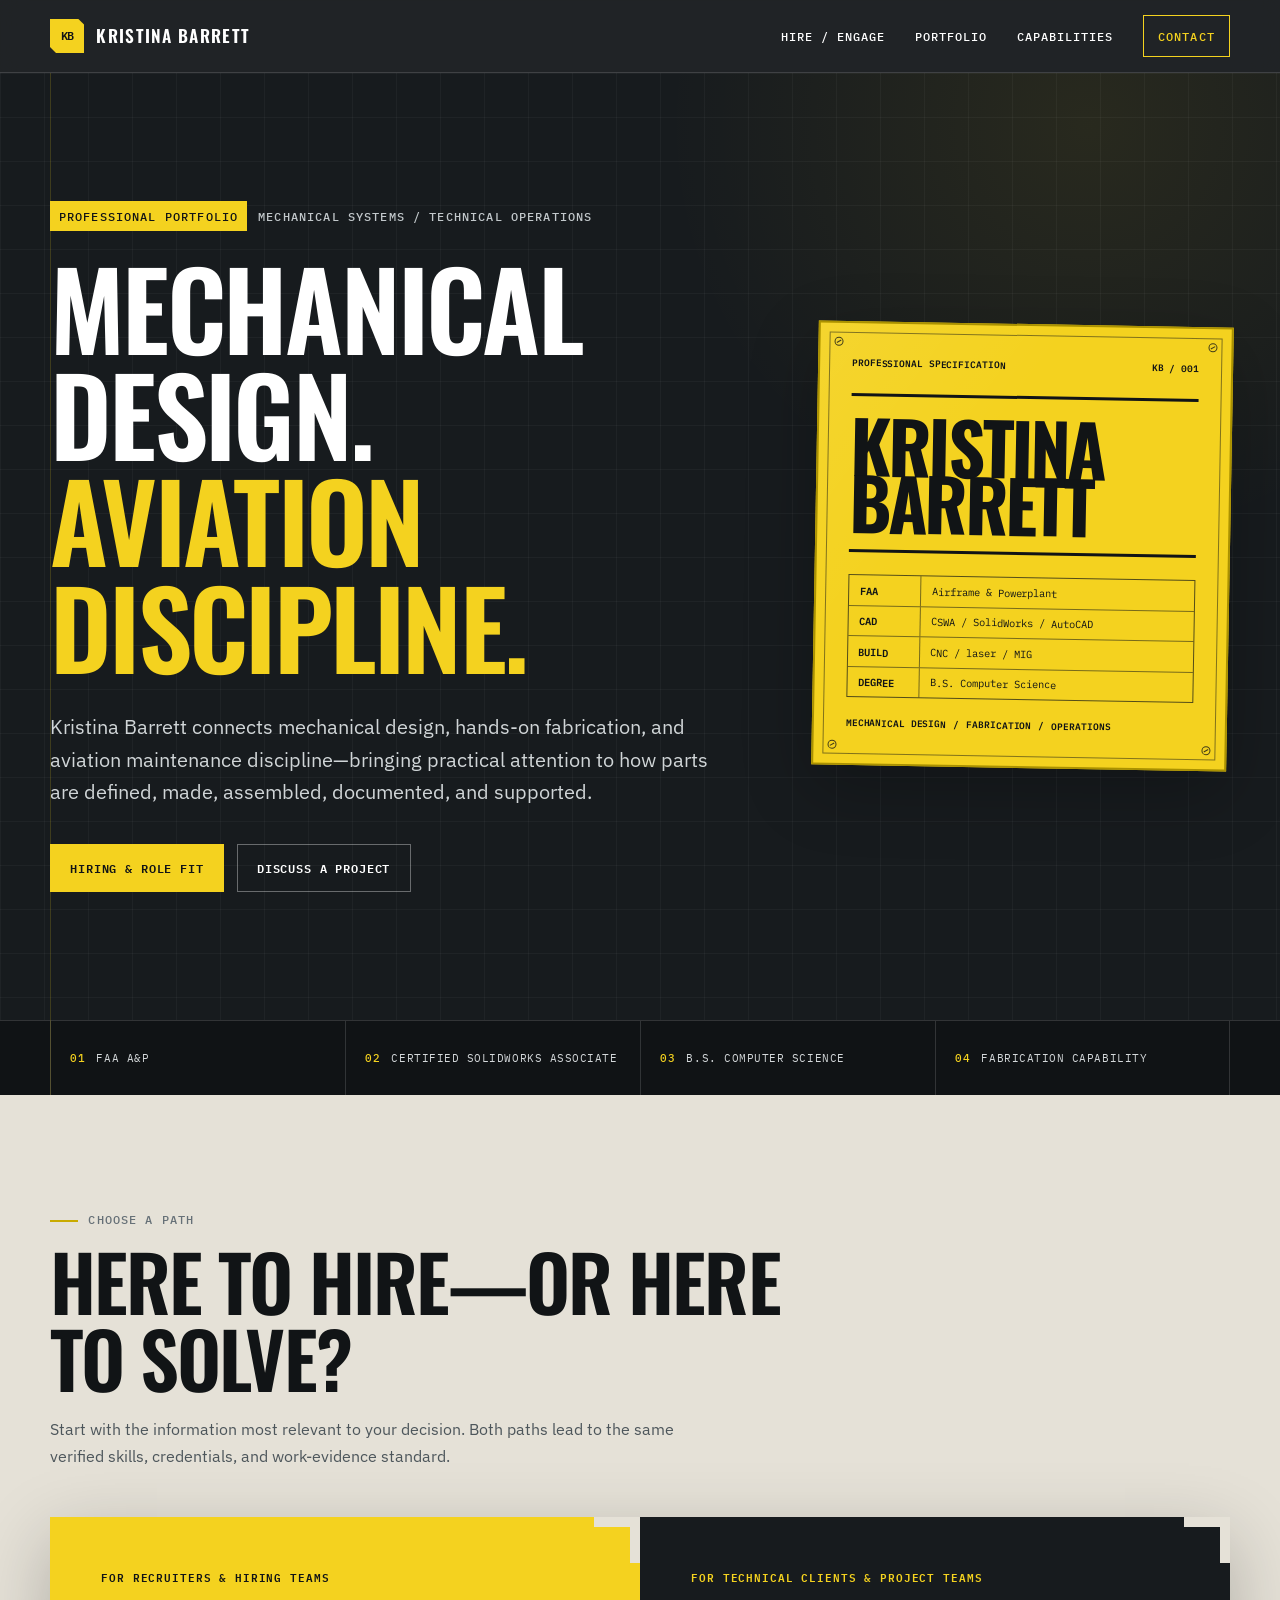
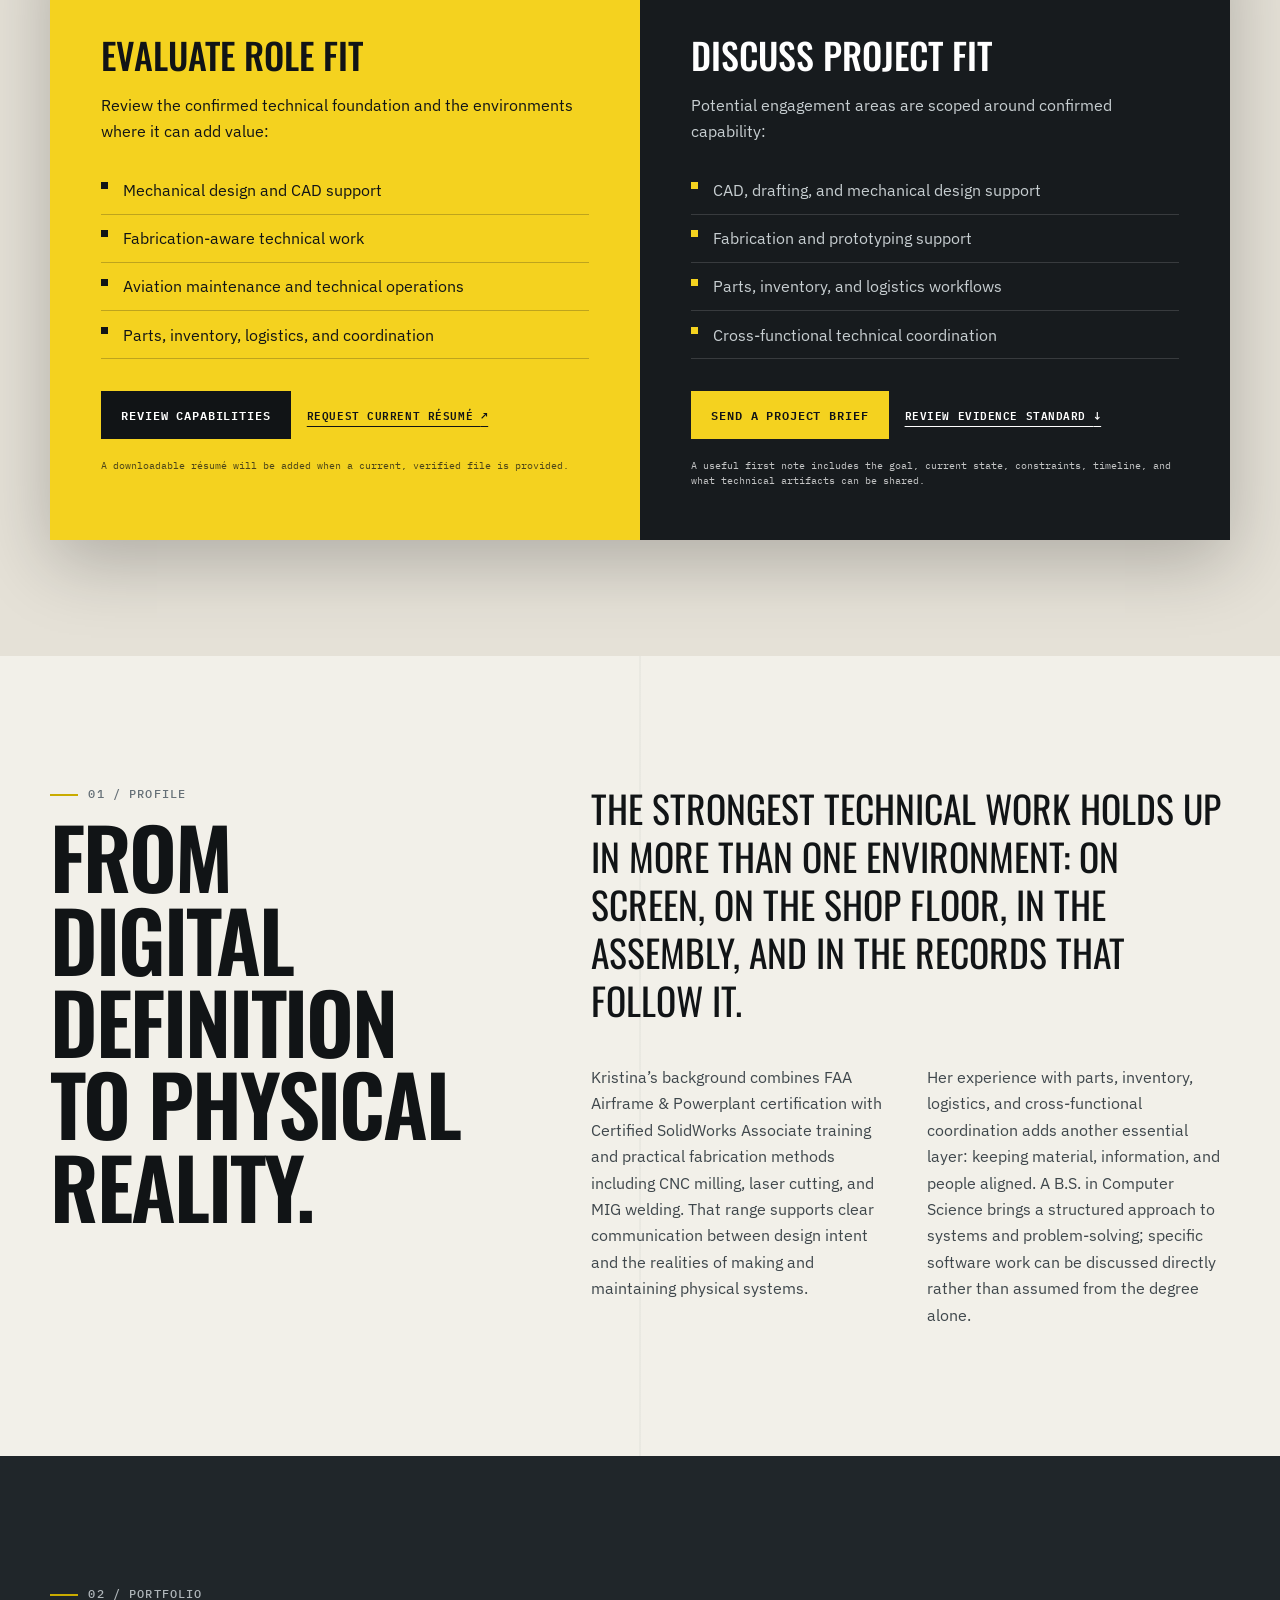
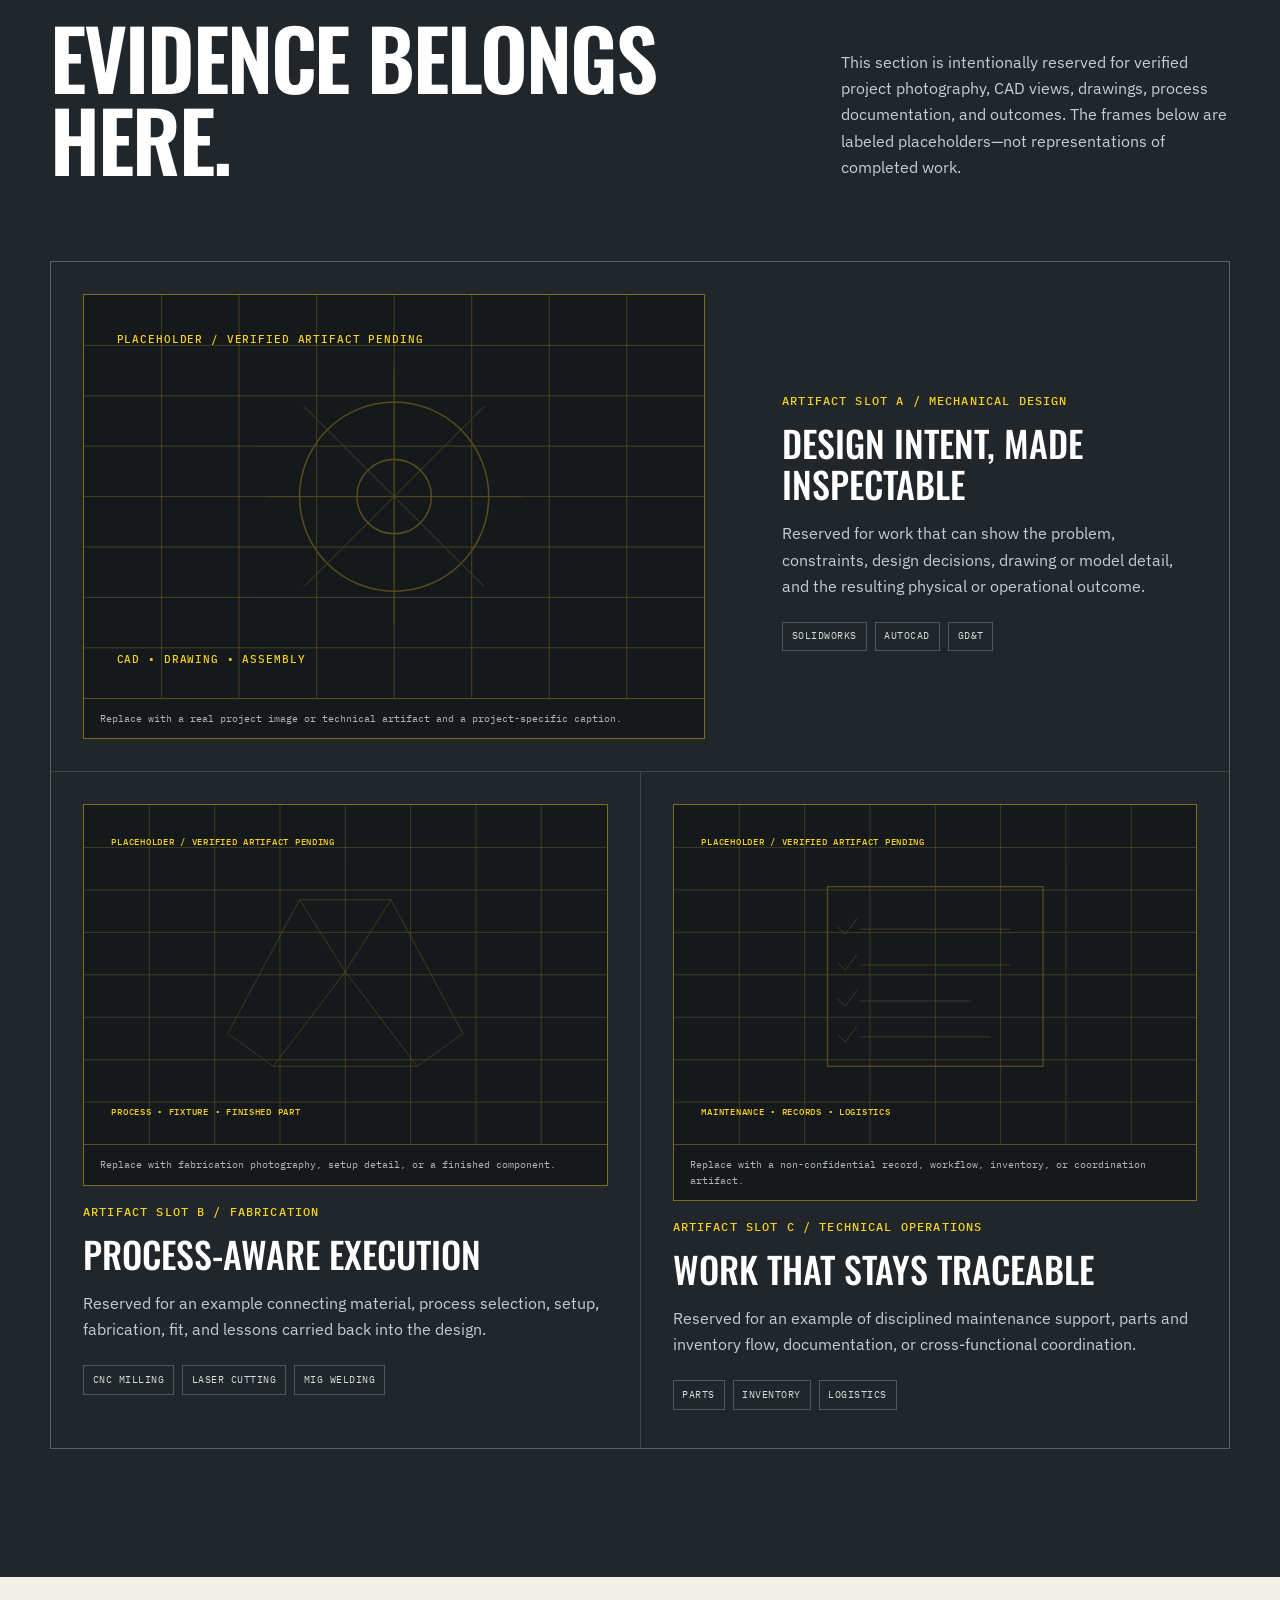
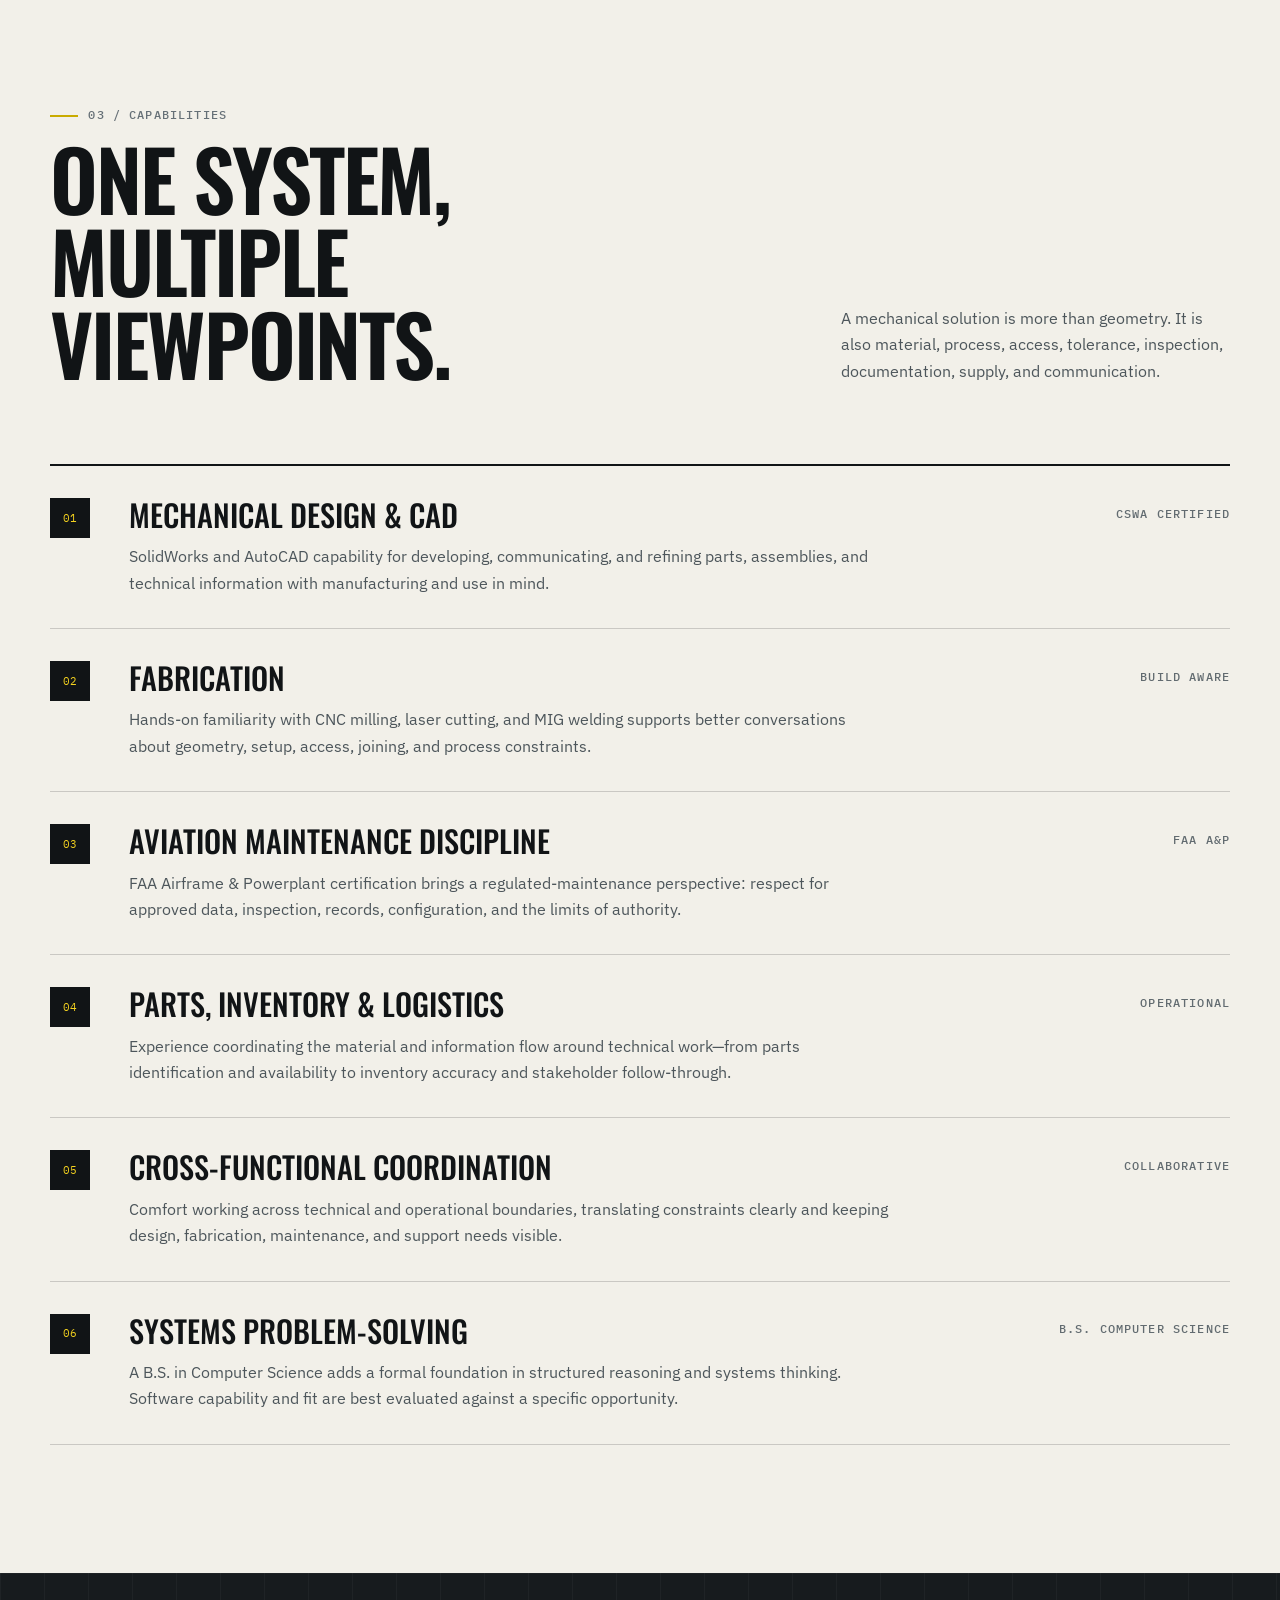
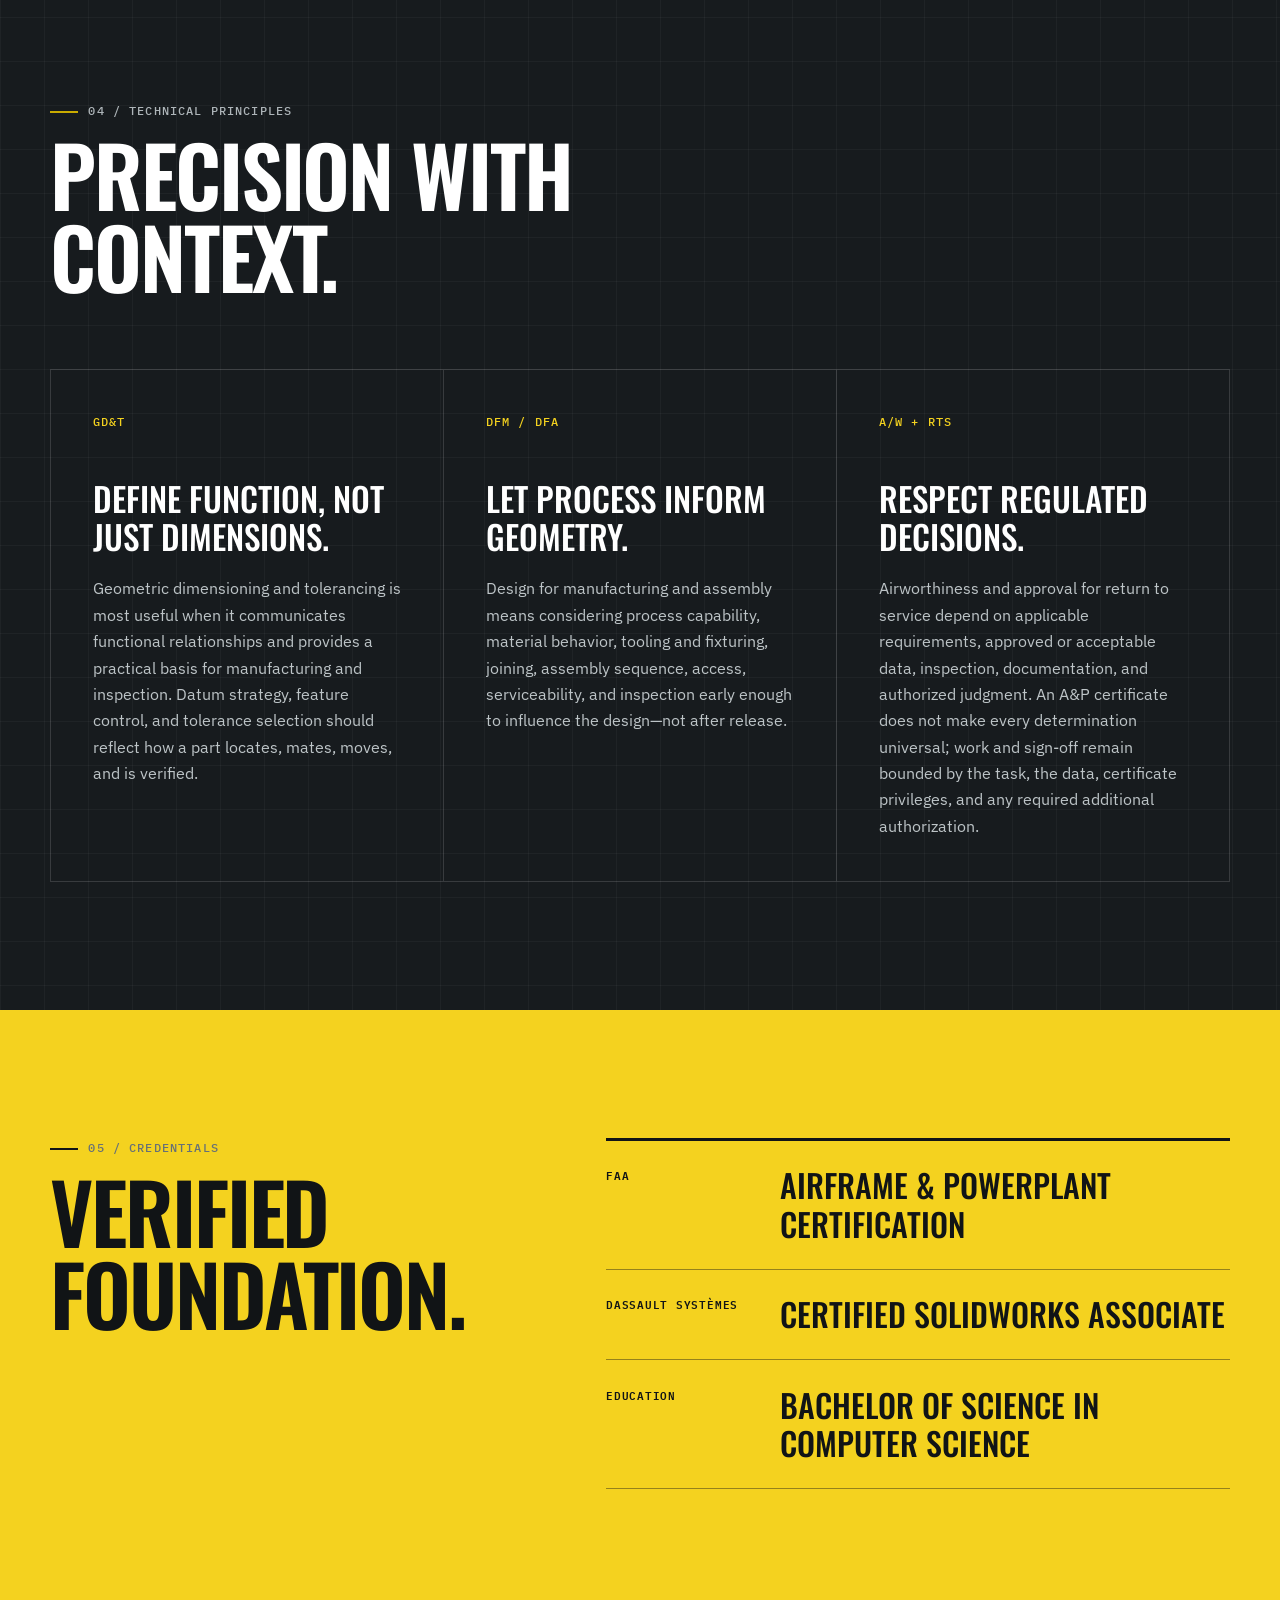
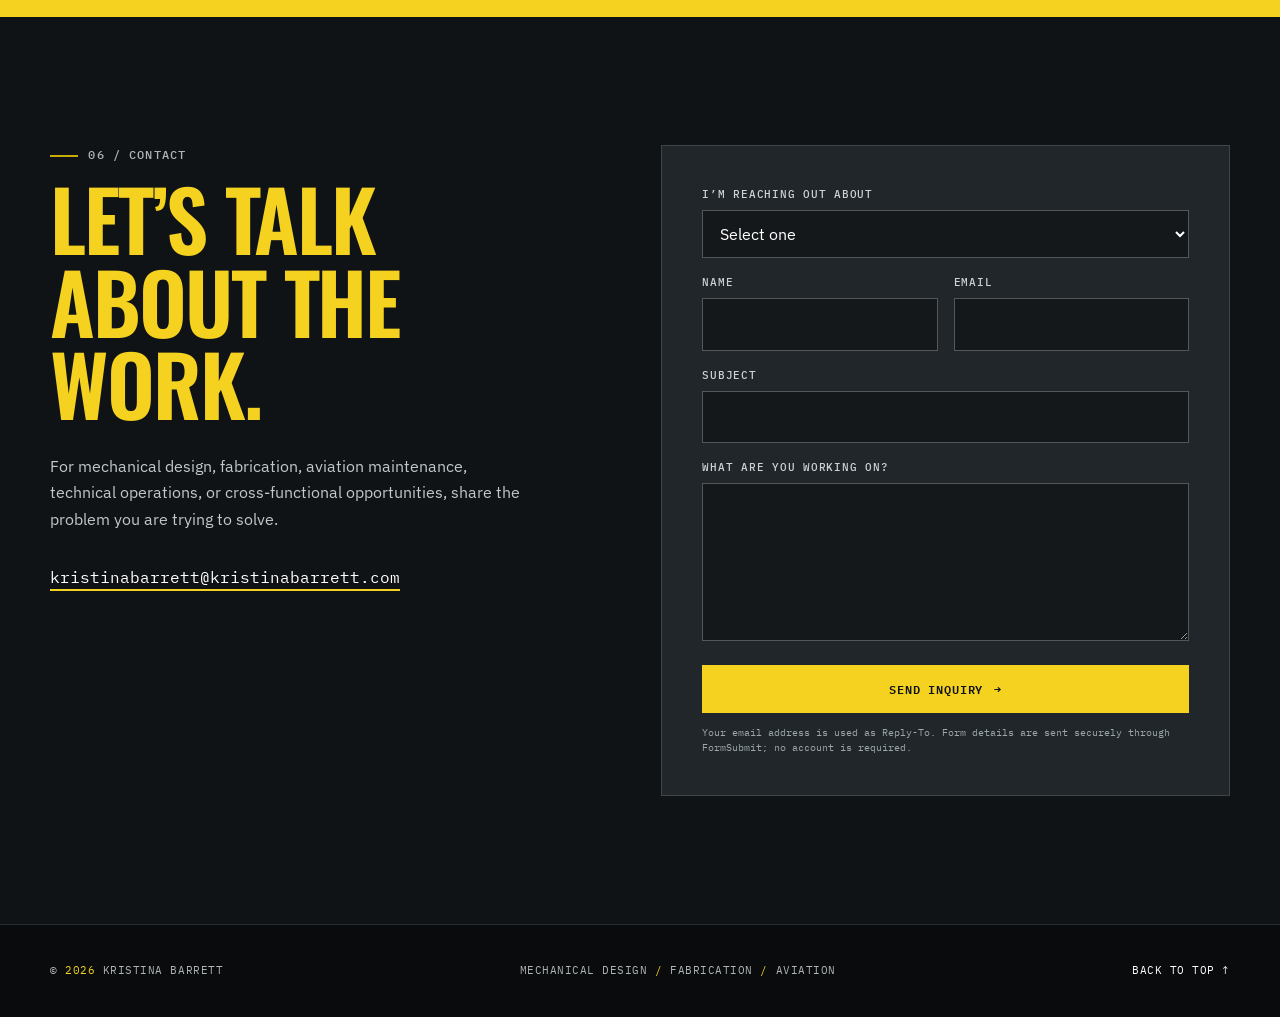
==== commit 9739a53c: "Fix portfolio contact email and form" ====
--- a/index.html
+++ b/index.html
@@ -34,7 +34,7 @@
     "@type": "Person",
     "name": "Kristina Barrett",
     "url": "https://kristinabarrett.com/",
-    "email": "mailto:kristinaryanbarrett@gmail.com",
+    "email": "mailto:kristinabarrett@kristinabarrett.com",
     "jobTitle": "Mechanical Design and Aviation Maintenance Professional",
     "knowsAbout": [
       "Mechanical design",
@@ -167,7 +167,7 @@
             </ul>
             <div class="path-actions">
               <a class="button button-dark" href="#capabilities" data-conversion="review_capabilities" data-conversion-source="employment_path">Review capabilities</a>
-              <a class="text-link" href="mailto:kristinaryanbarrett@gmail.com?subject=Request%20for%20Kristina%20Barrett%27s%20current%20resume" data-conversion="request_resume" data-conversion-source="employment_path">Request current résumé <span aria-hidden="true">↗</span></a>
+              <a class="text-link" href="mailto:kristinabarrett@kristinabarrett.com?subject=Request%20for%20Kristina%20Barrett%27s%20current%20resume" data-conversion="request_resume" data-conversion-source="employment_path">Request current résumé <span aria-hidden="true">↗</span></a>
             </div>
             <p class="path-note">A downloadable résumé will be added when a current, verified file is provided.</p>
           </article>
@@ -183,7 +183,7 @@
               <li>Cross-functional technical coordination</li>
             </ul>
             <div class="path-actions">
-              <a class="button button-primary" href="mailto:kristinaryanbarrett@gmail.com?subject=Technical%20project%20inquiry&amp;body=Project%20goal%3A%0ACurrent%20state%3A%0AKey%20constraints%3A%0ATimeline%3A%0A" data-conversion="start_project_inquiry" data-conversion-source="consulting_path">Send a project brief</a>
+              <a class="button button-primary" href="mailto:kristinabarrett@kristinabarrett.com?subject=Technical%20project%20inquiry&amp;body=Project%20goal%3A%0ACurrent%20state%3A%0AKey%20constraints%3A%0ATimeline%3A%0A" data-conversion="start_project_inquiry" data-conversion-source="consulting_path">Send a project brief</a>
               <a class="text-link" href="#portfolio" data-conversion="review_evidence" data-conversion-source="consulting_path">Review evidence standard <span aria-hidden="true">↓</span></a>
             </div>
             <p class="path-note">A useful first note includes the goal, current state, constraints, timeline, and what technical artifacts can be shared.</p>
@@ -423,13 +423,20 @@
           <p class="section-index section-index-light">06 / Contact</p>
           <h2 id="contact-title">Let’s talk about the work.</h2>
           <p>For mechanical design, fabrication, aviation maintenance, technical operations, or cross-functional opportunities, share the problem you are trying to solve.</p>
-          <a class="email-link" href="mailto:kristinaryanbarrett@gmail.com" data-conversion="email_direct" data-conversion-source="contact">kristinaryanbarrett@gmail.com</a>
-        </div>
-
-        <form class="contact-form" action="mailto:kristinaryanbarrett@gmail.com" method="post" enctype="text/plain" data-contact-form data-reveal>
+          <a class="email-link" href="mailto:kristinabarrett@kristinabarrett.com" data-conversion="email_direct" data-conversion-source="contact">kristinabarrett@kristinabarrett.com</a>
+        </div>
+
+        <form class="contact-form" action="https://formsubmit.co/kristinabarrett@kristinabarrett.com" method="post" data-contact-form data-reveal>
+          <input type="hidden" name="_subject" value="New portfolio inquiry for Kristina Barrett">
+          <input type="hidden" name="_next" value="https://kristinabarrett.com/thanks.html">
+          <input type="hidden" name="_template" value="table">
+          <div class="form-honeypot" aria-hidden="true">
+            <label for="website">Leave this field empty</label>
+            <input id="website" name="_honey" type="text" tabindex="-1" autocomplete="off">
+          </div>
           <div class="field">
             <label for="inquiry-type">I’m reaching out about</label>
-            <select id="inquiry-type" name="inquiry-type" required>
+            <select id="inquiry-type" name="Inquiry type" required>
               <option value="" selected disabled>Select one</option>
               <option value="Employment or recruiting">Employment or recruiting</option>
               <option value="Technical project or consulting">Technical project or consulting</option>
@@ -443,19 +450,19 @@
             </div>
             <div class="field">
               <label for="email">Email</label>
-              <input id="email" name="email" type="email" autocomplete="email" required>
+              <input id="email" name="email" type="email" autocomplete="email" aria-describedby="email-note" required>
             </div>
           </div>
           <div class="field">
             <label for="subject">Subject</label>
-            <input id="subject" name="subject" type="text" required>
+            <input id="subject" name="Message subject" type="text" autocomplete="off" required>
           </div>
           <div class="field">
             <label for="message">What are you working on?</label>
             <textarea id="message" name="message" rows="5" required></textarea>
           </div>
-          <button class="button button-primary" type="submit">Compose email <span aria-hidden="true">↗</span></button>
-          <p class="form-note" data-form-status aria-live="polite">This opens your email application. This website does not store form data.</p>
+          <button class="button button-primary" type="submit">Send inquiry <span aria-hidden="true">→</span></button>
+          <p class="form-note" id="email-note" data-form-status aria-live="polite">Your email address is used as Reply-To. Form details are sent securely through FormSubmit; no account is required.</p>
         </form>
       </div>
     </section>
--- a/css/styles.css
+++ b/css/styles.css
@@ -1029,6 +1029,14 @@
   background: var(--gunmetal-2);
 }
 
+.form-honeypot {
+  position: absolute;
+  left: -10000px;
+  width: 1px;
+  height: 1px;
+  overflow: hidden;
+}
+
 .field-pair {
   display: grid;
   grid-template-columns: repeat(2, minmax(0, 1fr));
@@ -1090,6 +1098,44 @@
   font-family: "IBM Plex Mono", monospace;
   font-size: 0.62rem;
   line-height: 1.45;
+}
+
+.confirmation-page {
+  min-height: 100vh;
+  display: grid;
+  grid-template-rows: 1fr auto;
+  background: #101315;
+  color: var(--white);
+}
+
+.confirmation-main {
+  display: grid;
+  place-items: center;
+  padding-block: clamp(5rem, 12vw, 10rem);
+}
+
+.confirmation-panel {
+  width: min(100%, 760px);
+  padding: clamp(2rem, 6vw, 4.5rem);
+  border: 1px solid var(--line-dark);
+  background: var(--gunmetal-2);
+  box-shadow: var(--shadow);
+}
+
+.confirmation-panel h1 {
+  margin-top: 1rem;
+  color: var(--yellow);
+  font-size: clamp(3rem, 9vw, 6rem);
+}
+
+.confirmation-panel > p:not(.section-index) {
+  max-width: 54ch;
+  margin: 1.5rem 0 0;
+  color: #c1c8cb;
+}
+
+.confirmation-panel .button {
+  margin-top: 2rem;
 }
 
 .site-footer {
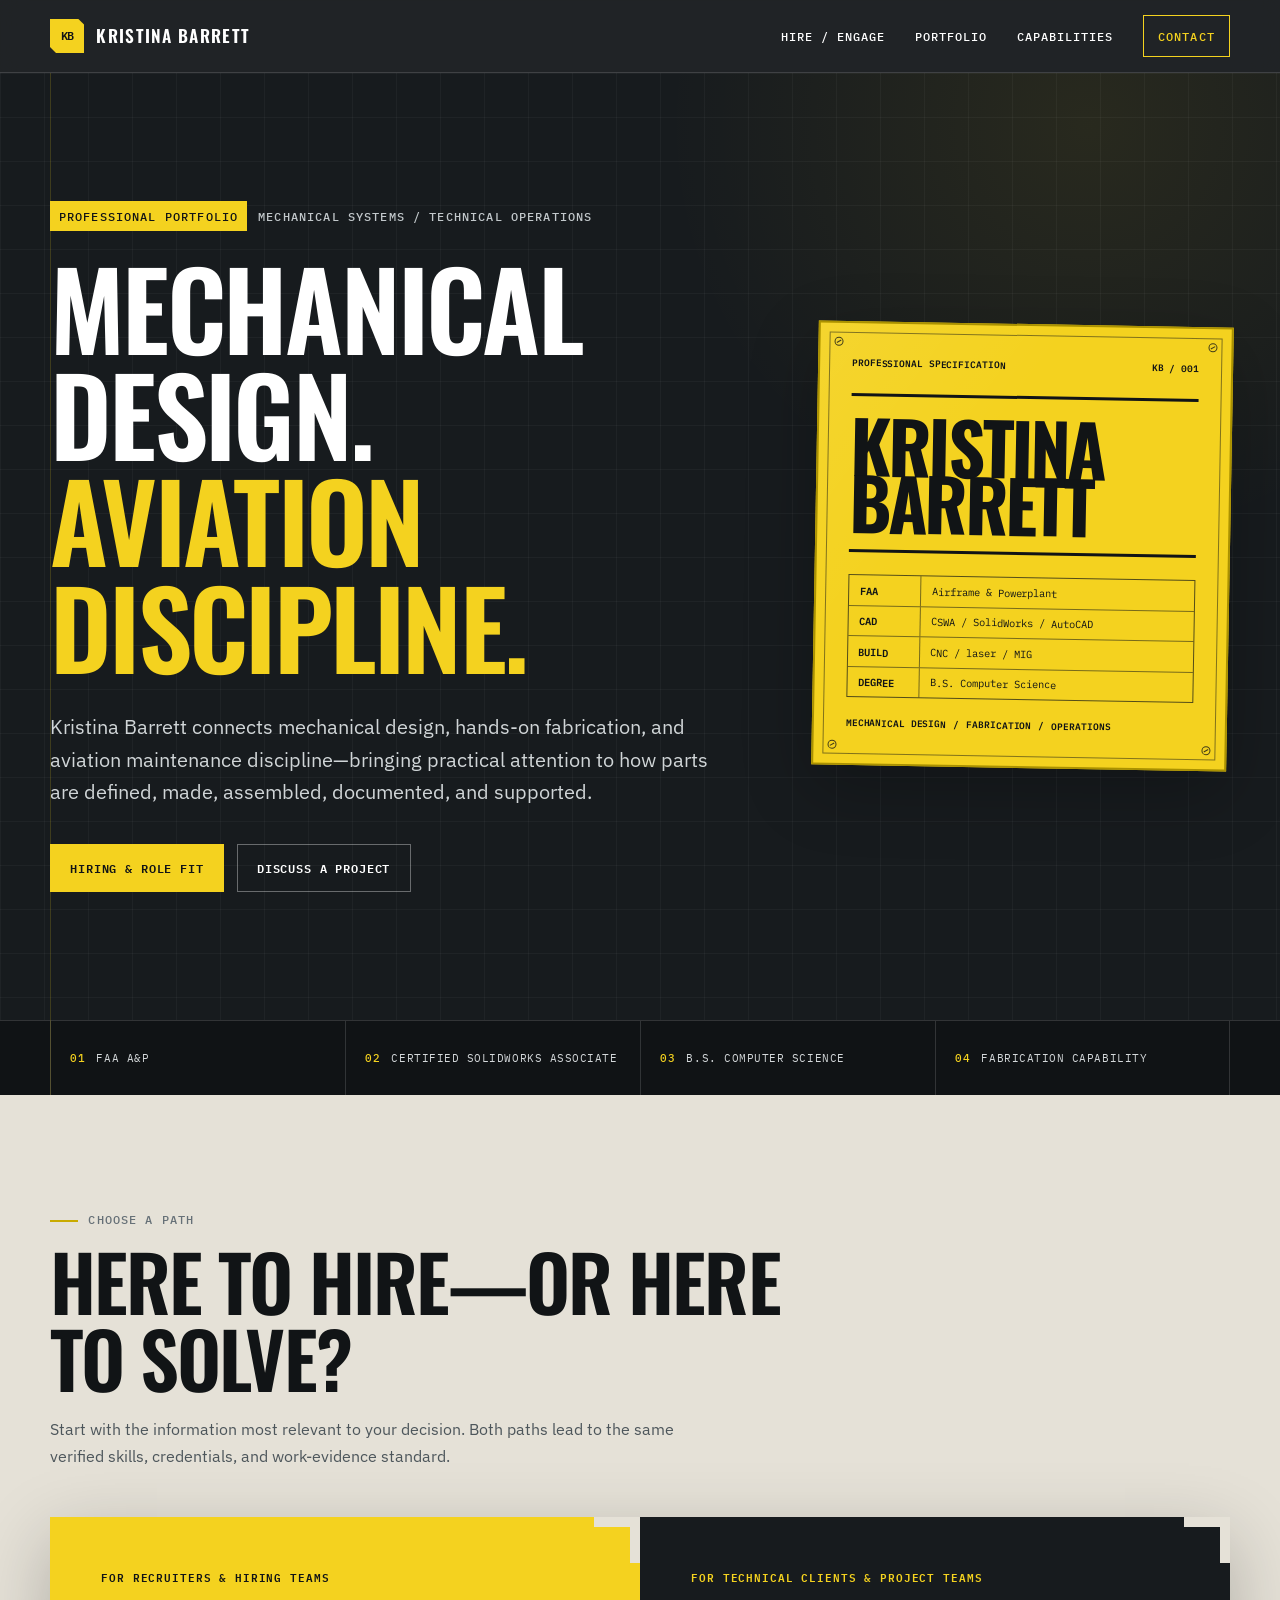
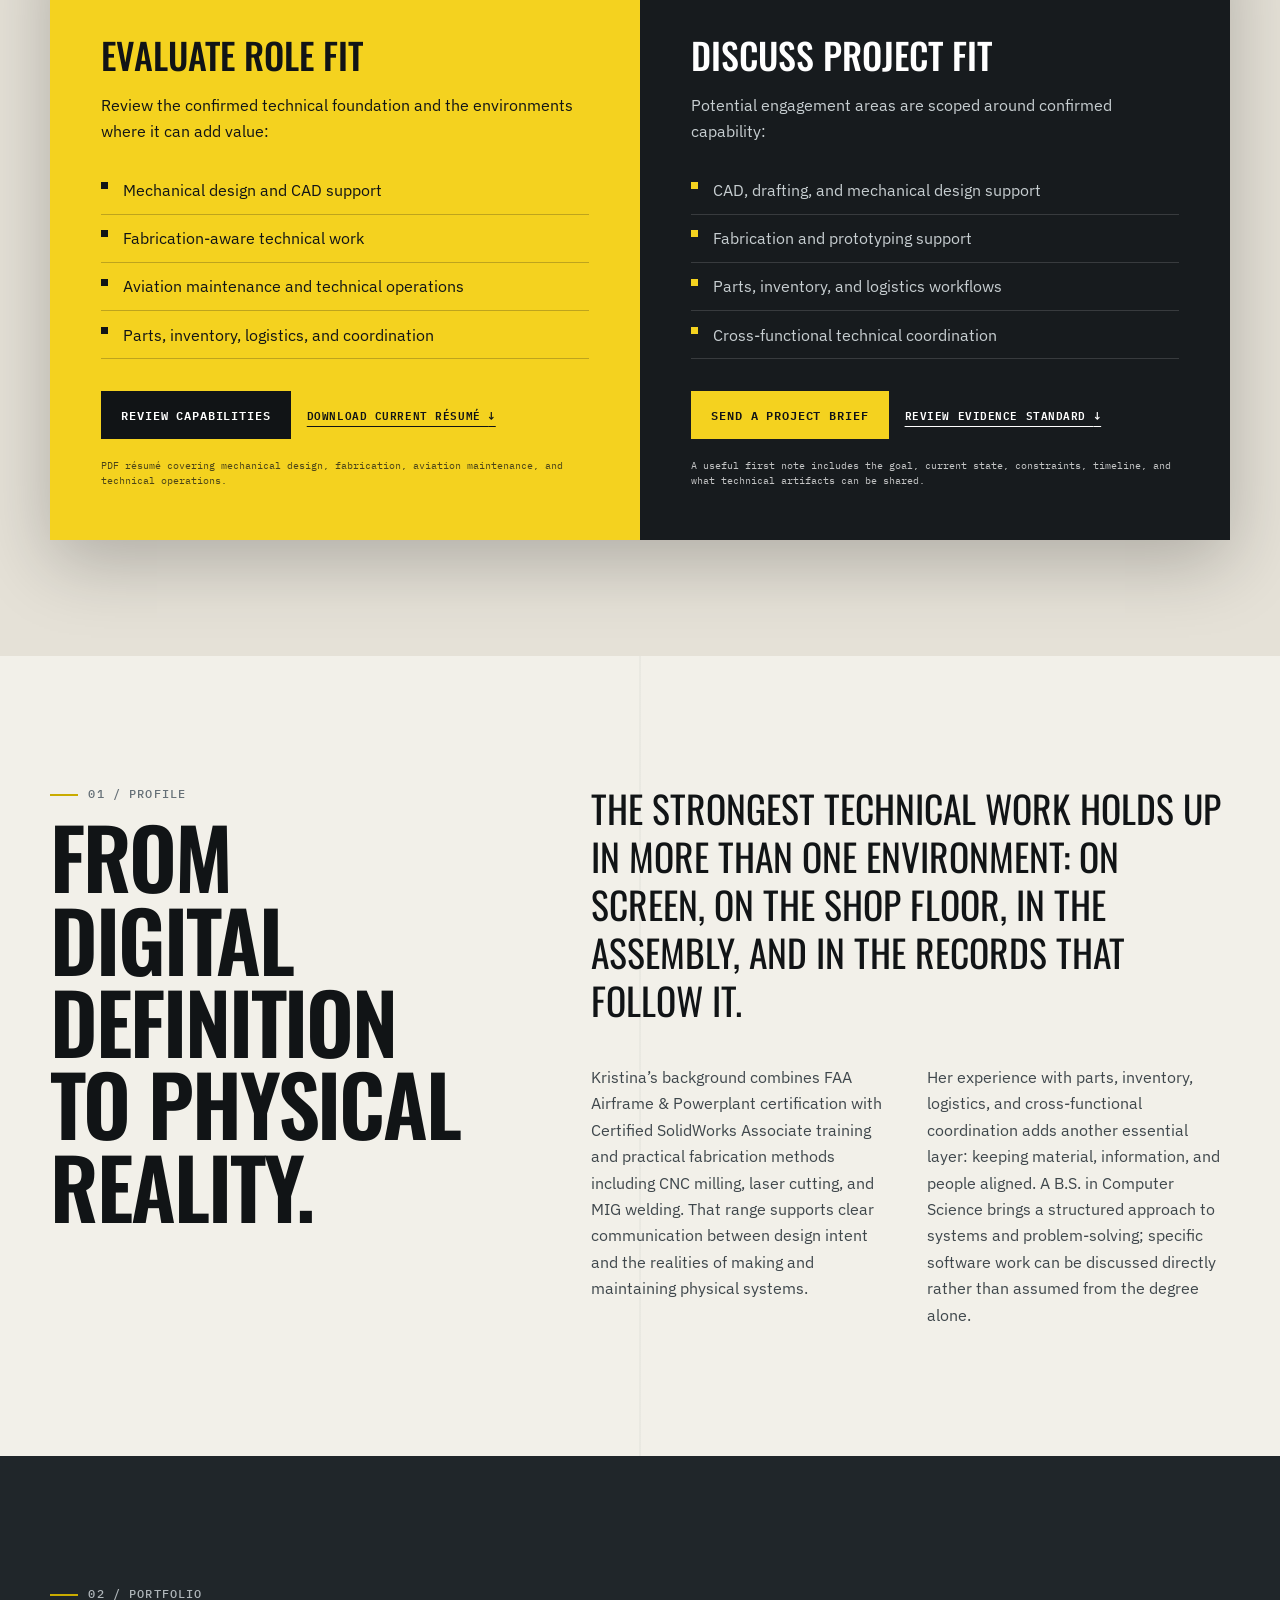
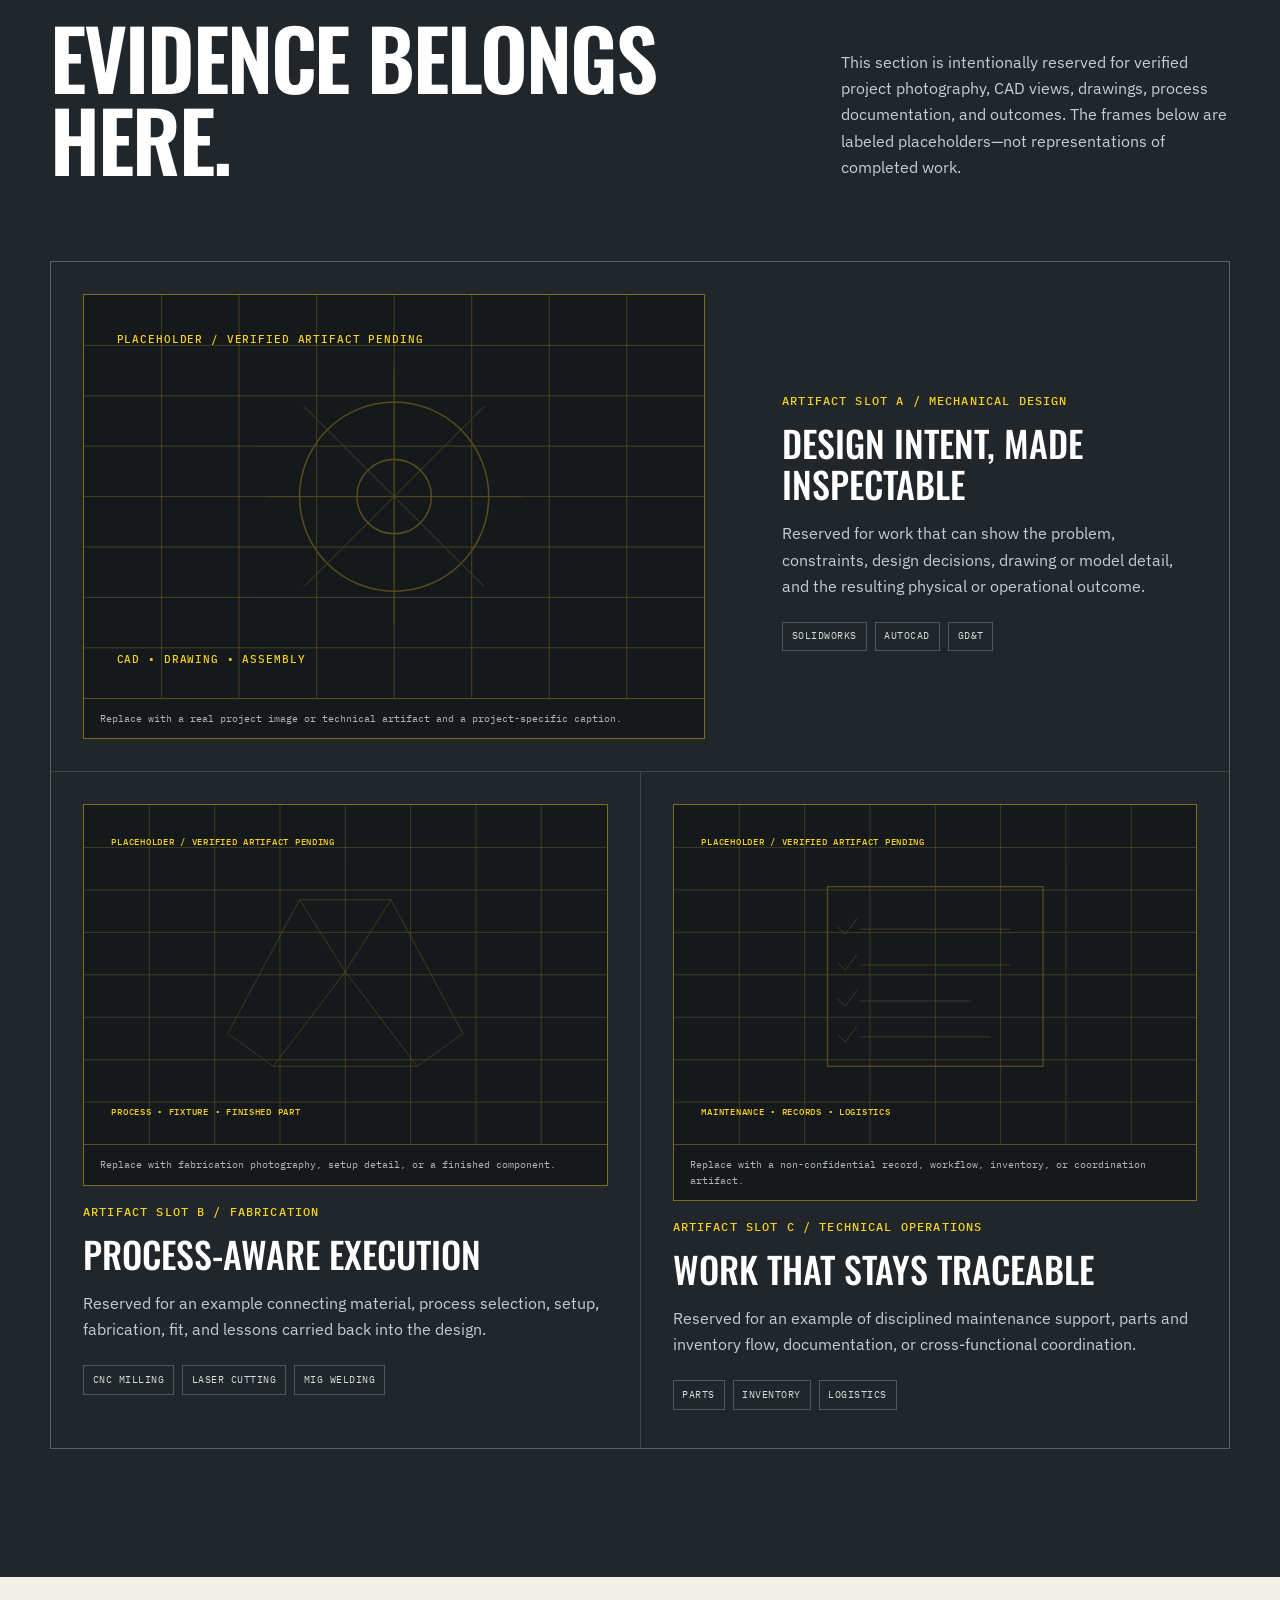
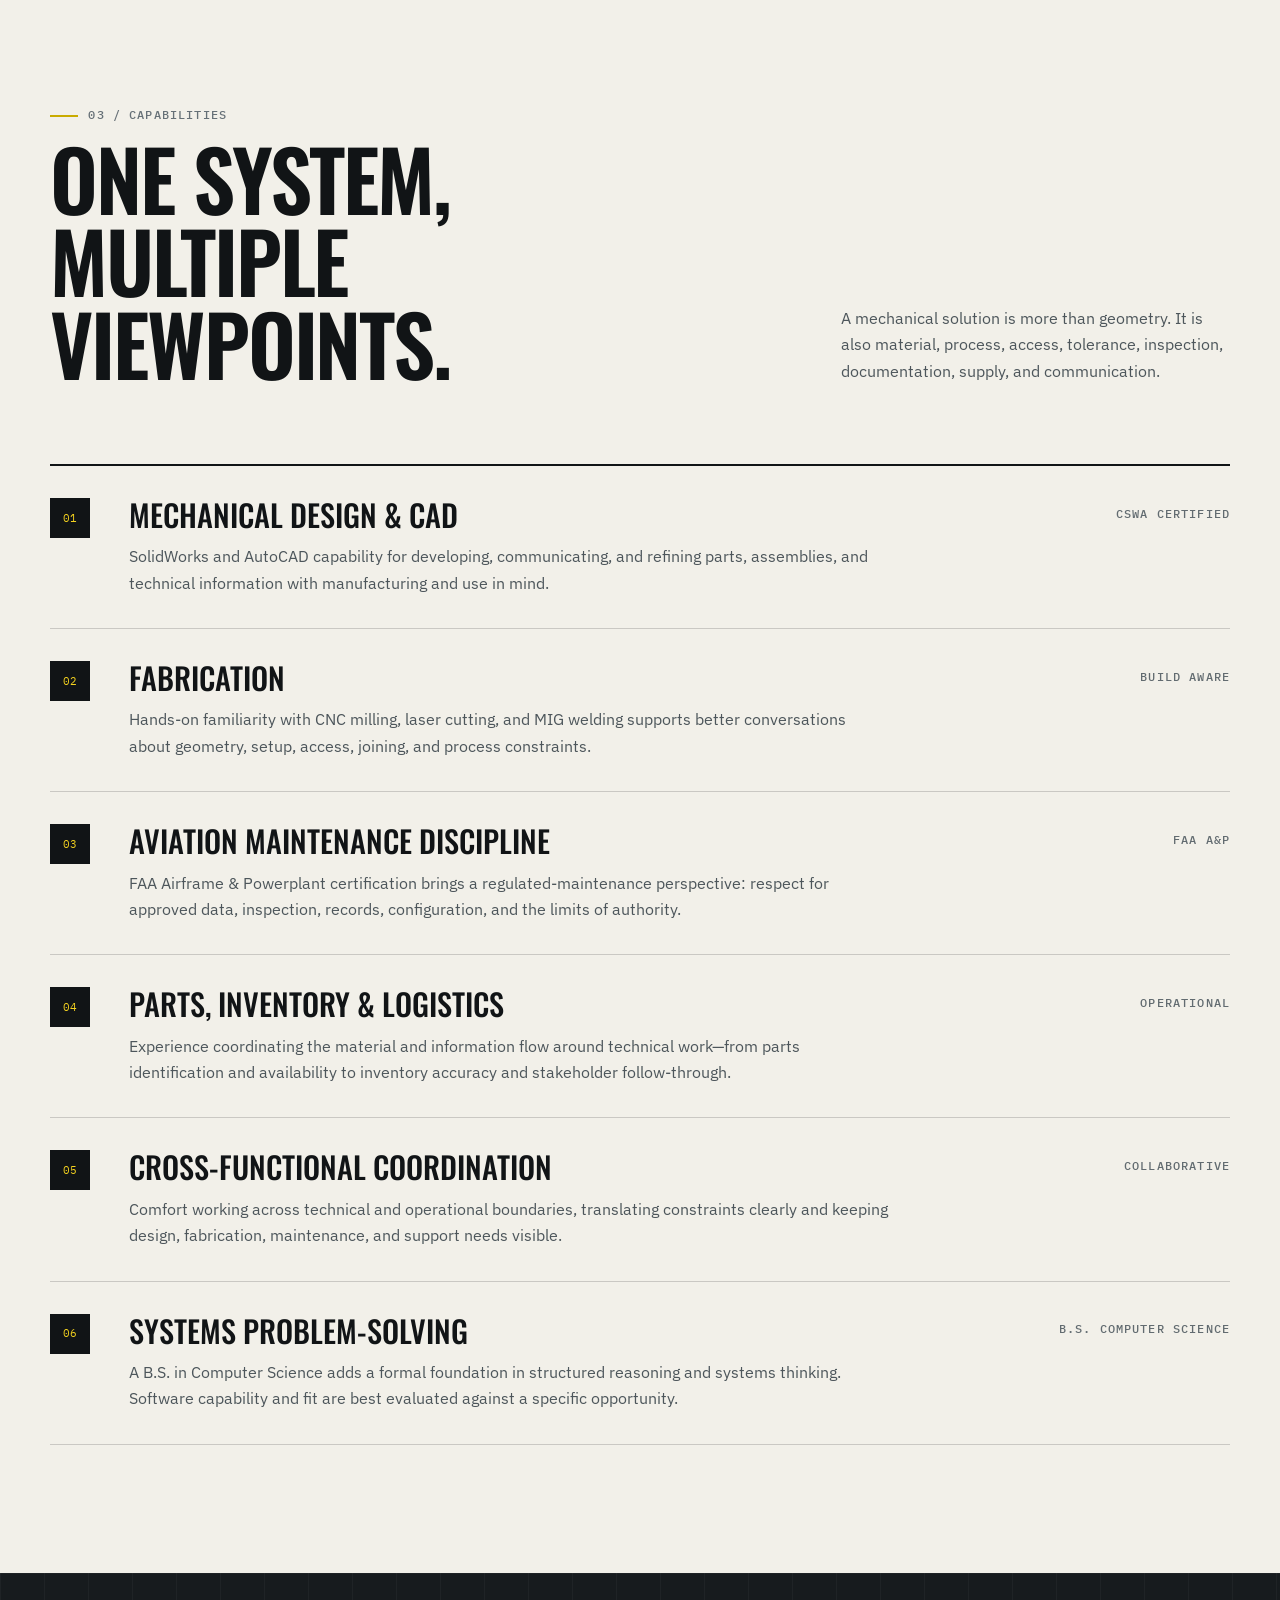
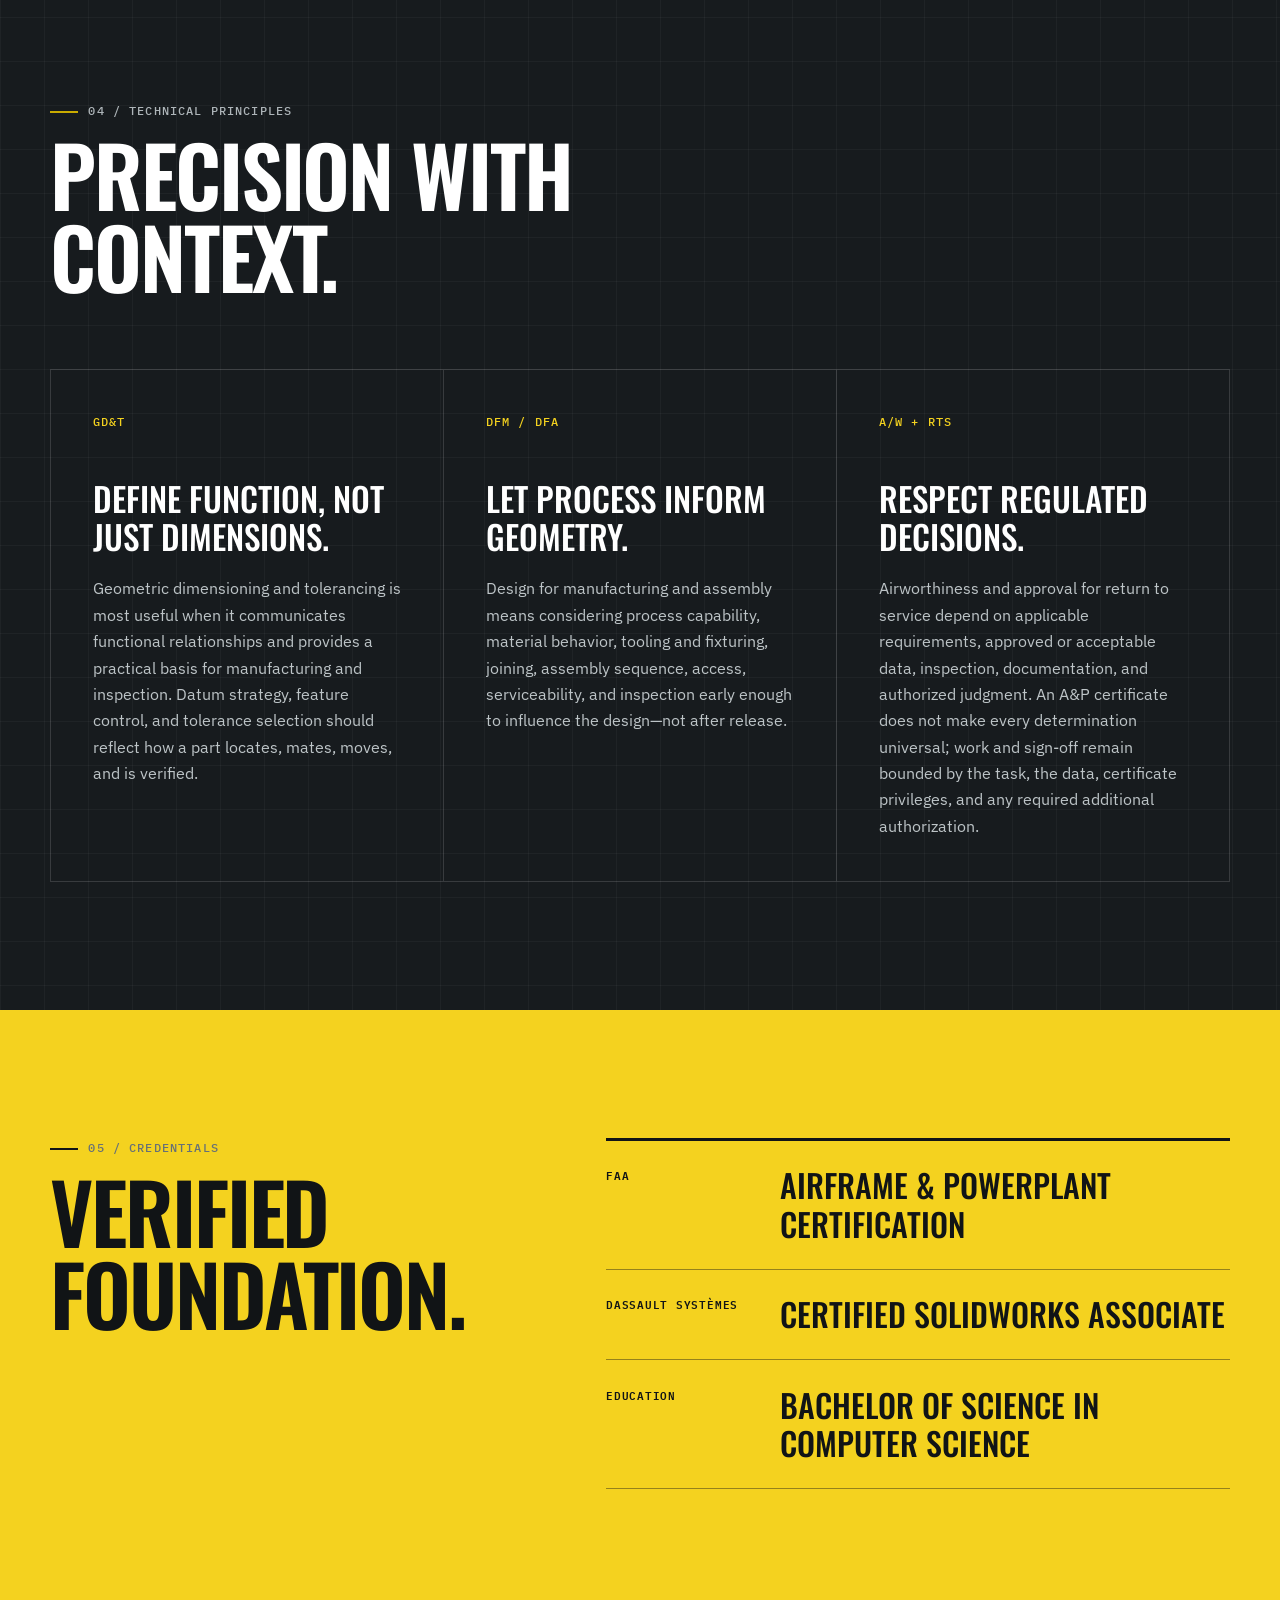
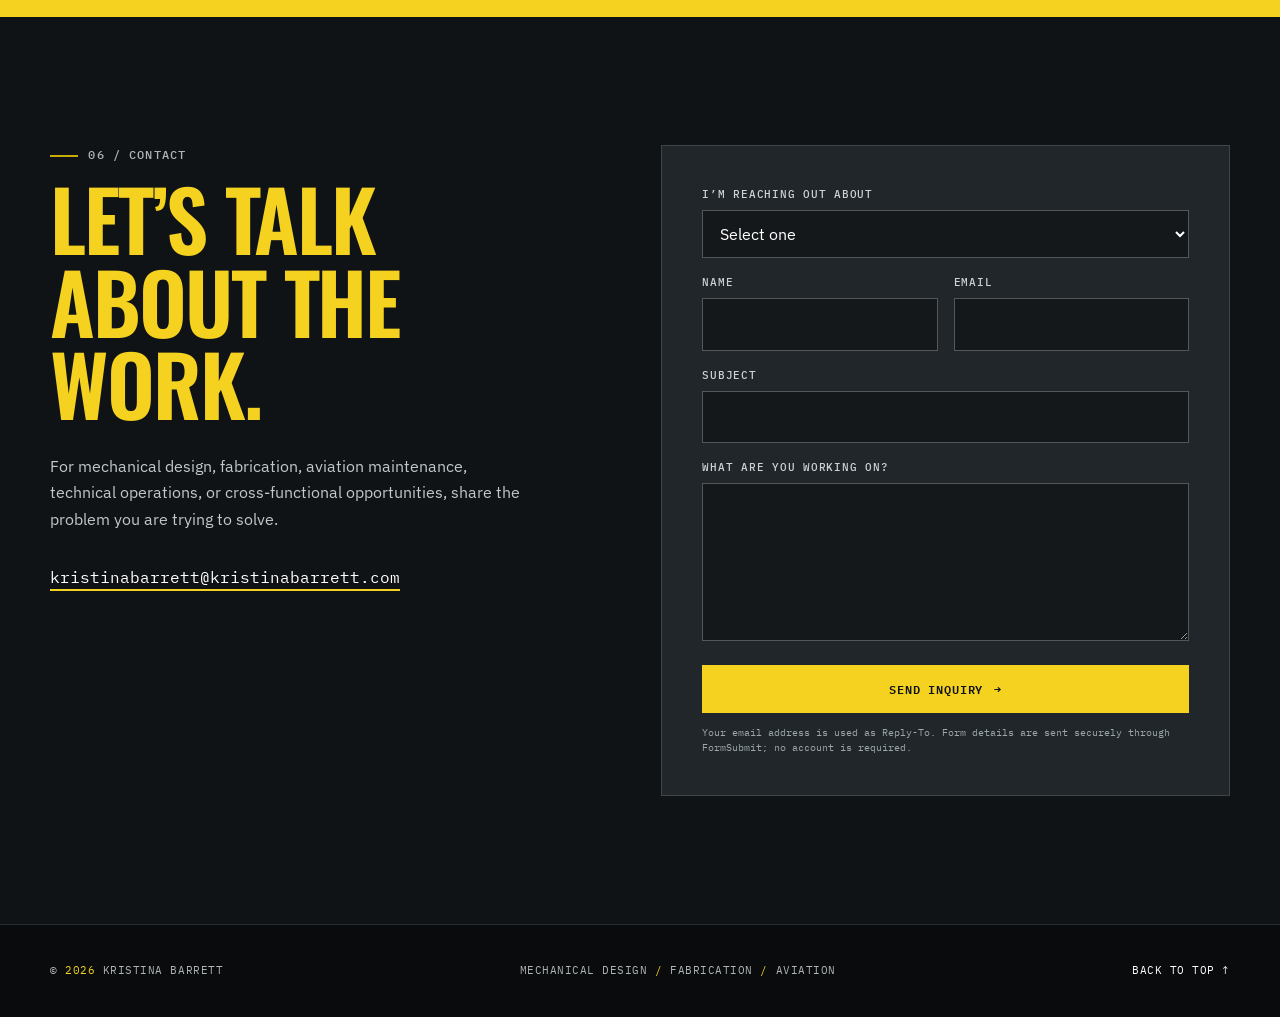
==== commit 2c94a3c6: "Publish resume and fix portfolio actions" ====
--- a/index.html
+++ b/index.html
@@ -167,9 +167,9 @@
             </ul>
             <div class="path-actions">
               <a class="button button-dark" href="#capabilities" data-conversion="review_capabilities" data-conversion-source="employment_path">Review capabilities</a>
-              <a class="text-link" href="mailto:kristinabarrett@kristinabarrett.com?subject=Request%20for%20Kristina%20Barrett%27s%20current%20resume" data-conversion="request_resume" data-conversion-source="employment_path">Request current résumé <span aria-hidden="true">↗</span></a>
-            </div>
-            <p class="path-note">A downloadable résumé will be added when a current, verified file is provided.</p>
+              <a class="text-link" href="assets/Kristina-Barrett-Resume.pdf" download="Kristina-Barrett-Resume.pdf" type="application/pdf" data-conversion="download_resume" data-conversion-source="employment_path">Download current résumé <span aria-hidden="true">↓</span></a>
+            </div>
+            <p class="path-note">PDF résumé covering mechanical design, fabrication, aviation maintenance, and technical operations.</p>
           </article>
 
           <article class="path-card path-card-dark" id="consulting" data-reveal>
@@ -183,7 +183,7 @@
               <li>Cross-functional technical coordination</li>
             </ul>
             <div class="path-actions">
-              <a class="button button-primary" href="mailto:kristinabarrett@kristinabarrett.com?subject=Technical%20project%20inquiry&amp;body=Project%20goal%3A%0ACurrent%20state%3A%0AKey%20constraints%3A%0ATimeline%3A%0A" data-conversion="start_project_inquiry" data-conversion-source="consulting_path">Send a project brief</a>
+              <a class="button button-primary" href="#contact" data-conversion="start_project_inquiry" data-conversion-source="consulting_path" data-inquiry-type="Technical project or consulting" data-inquiry-subject="Technical project inquiry">Send a project brief</a>
               <a class="text-link" href="#portfolio" data-conversion="review_evidence" data-conversion-source="consulting_path">Review evidence standard <span aria-hidden="true">↓</span></a>
             </div>
             <p class="path-note">A useful first note includes the goal, current state, constraints, timeline, and what technical artifacts can be shared.</p>
@@ -430,6 +430,7 @@
           <input type="hidden" name="_subject" value="New portfolio inquiry for Kristina Barrett">
           <input type="hidden" name="_next" value="https://kristinabarrett.com/thanks.html">
           <input type="hidden" name="_template" value="table">
+          <input type="hidden" name="_captcha" value="false">
           <div class="form-honeypot" aria-hidden="true">
             <label for="website">Leave this field empty</label>
             <input id="website" name="_honey" type="text" tabindex="-1" autocomplete="off">
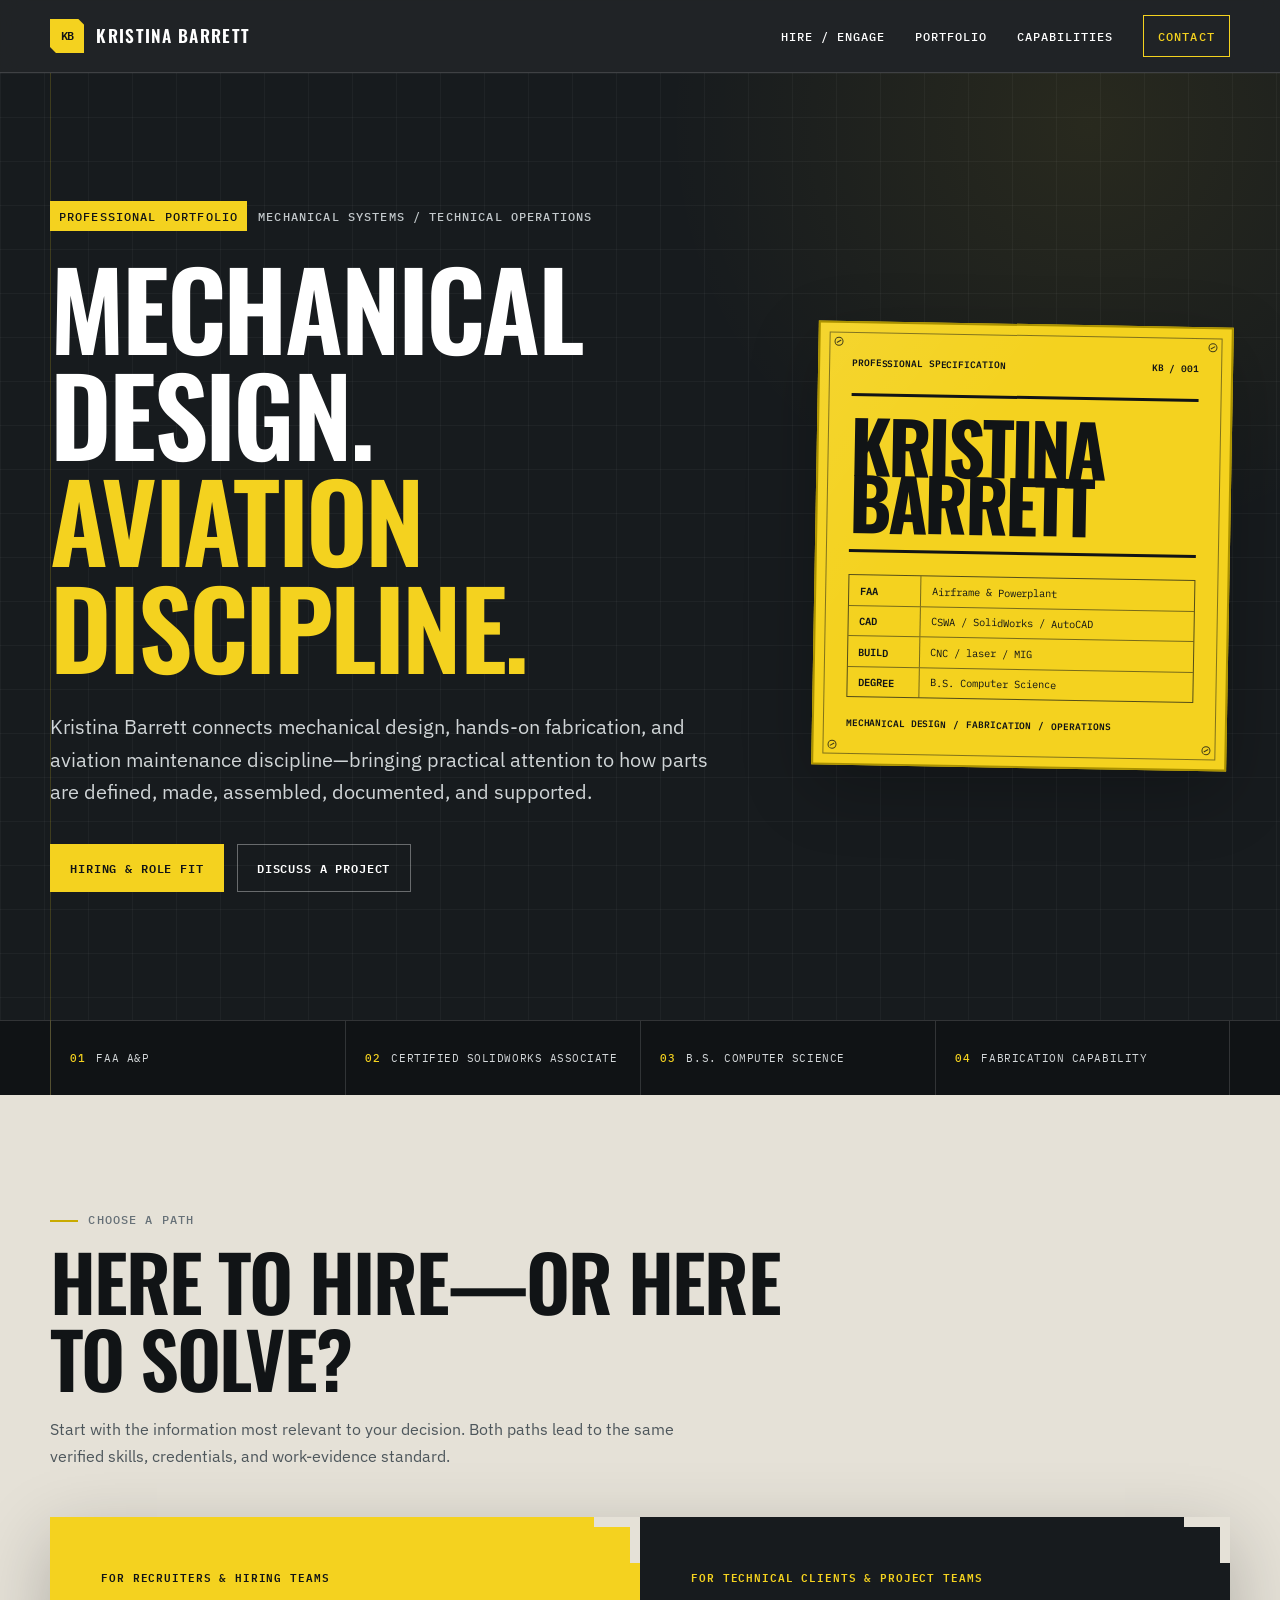
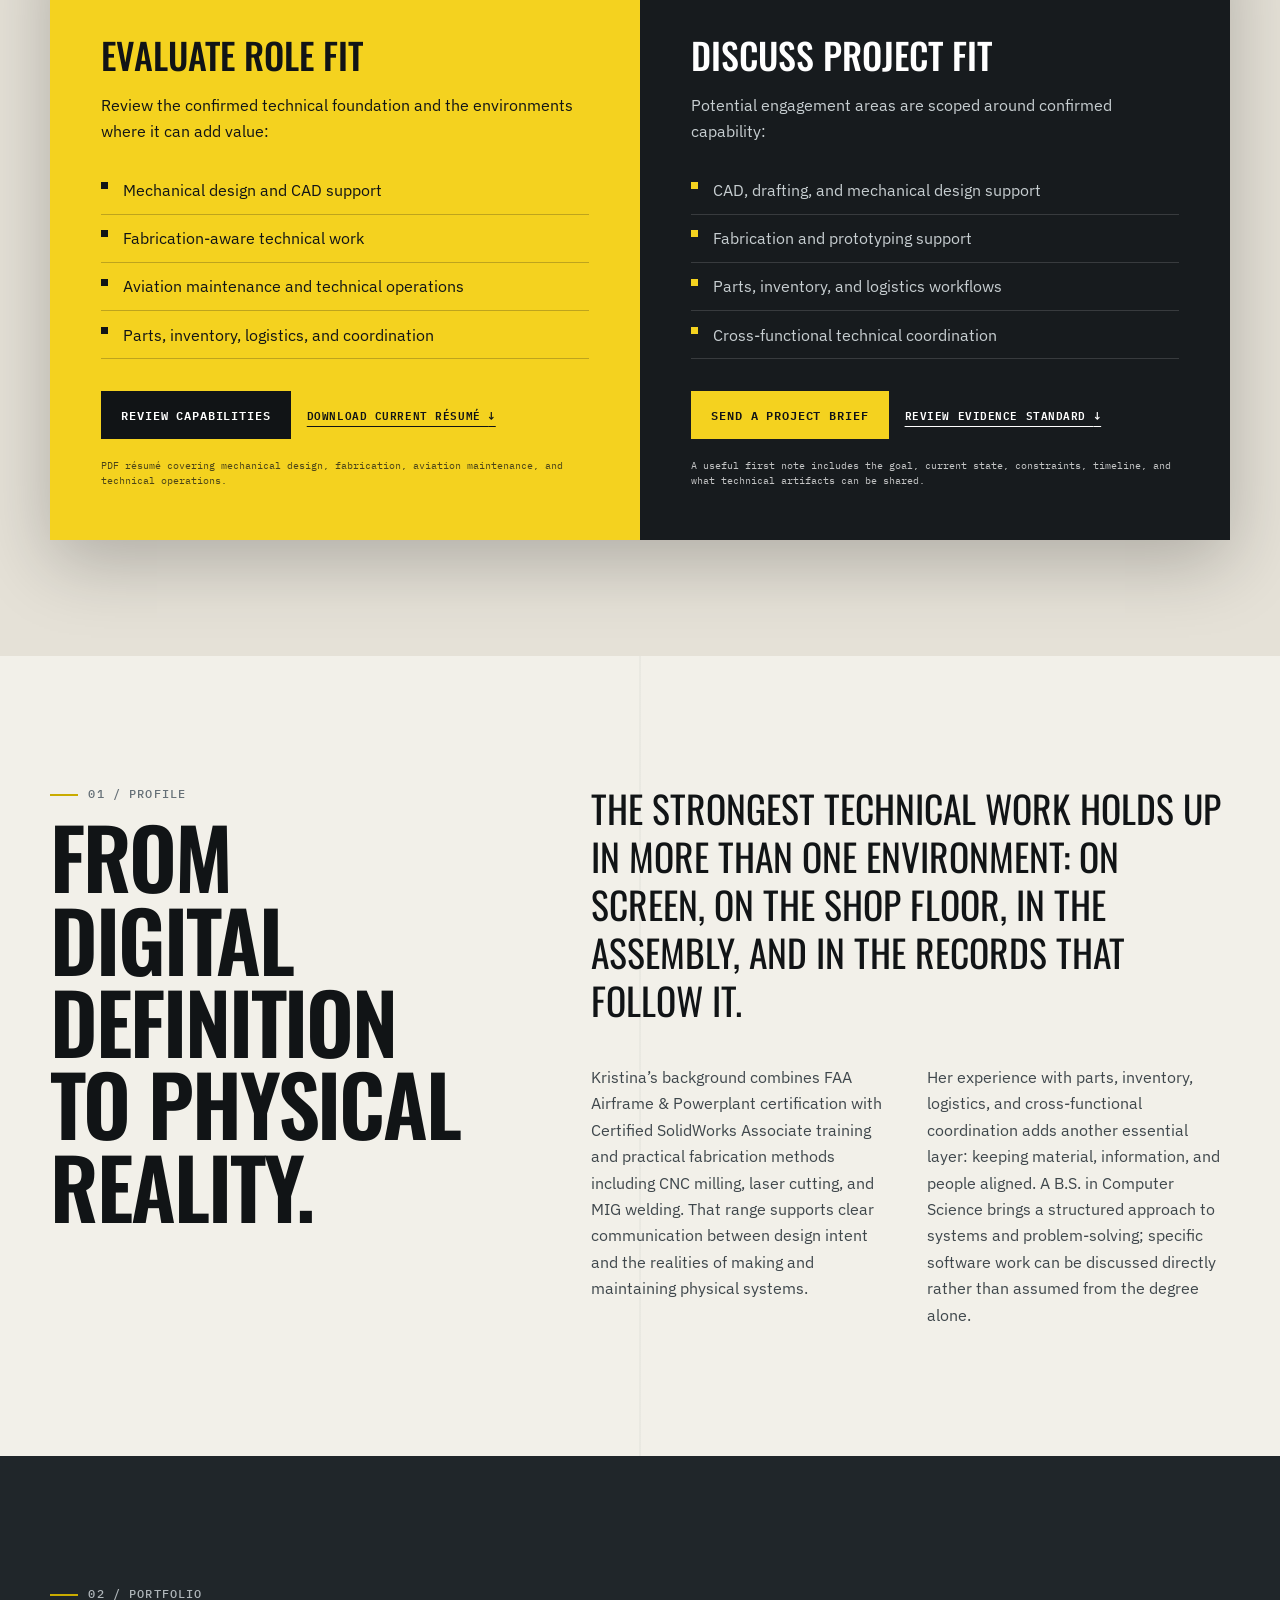
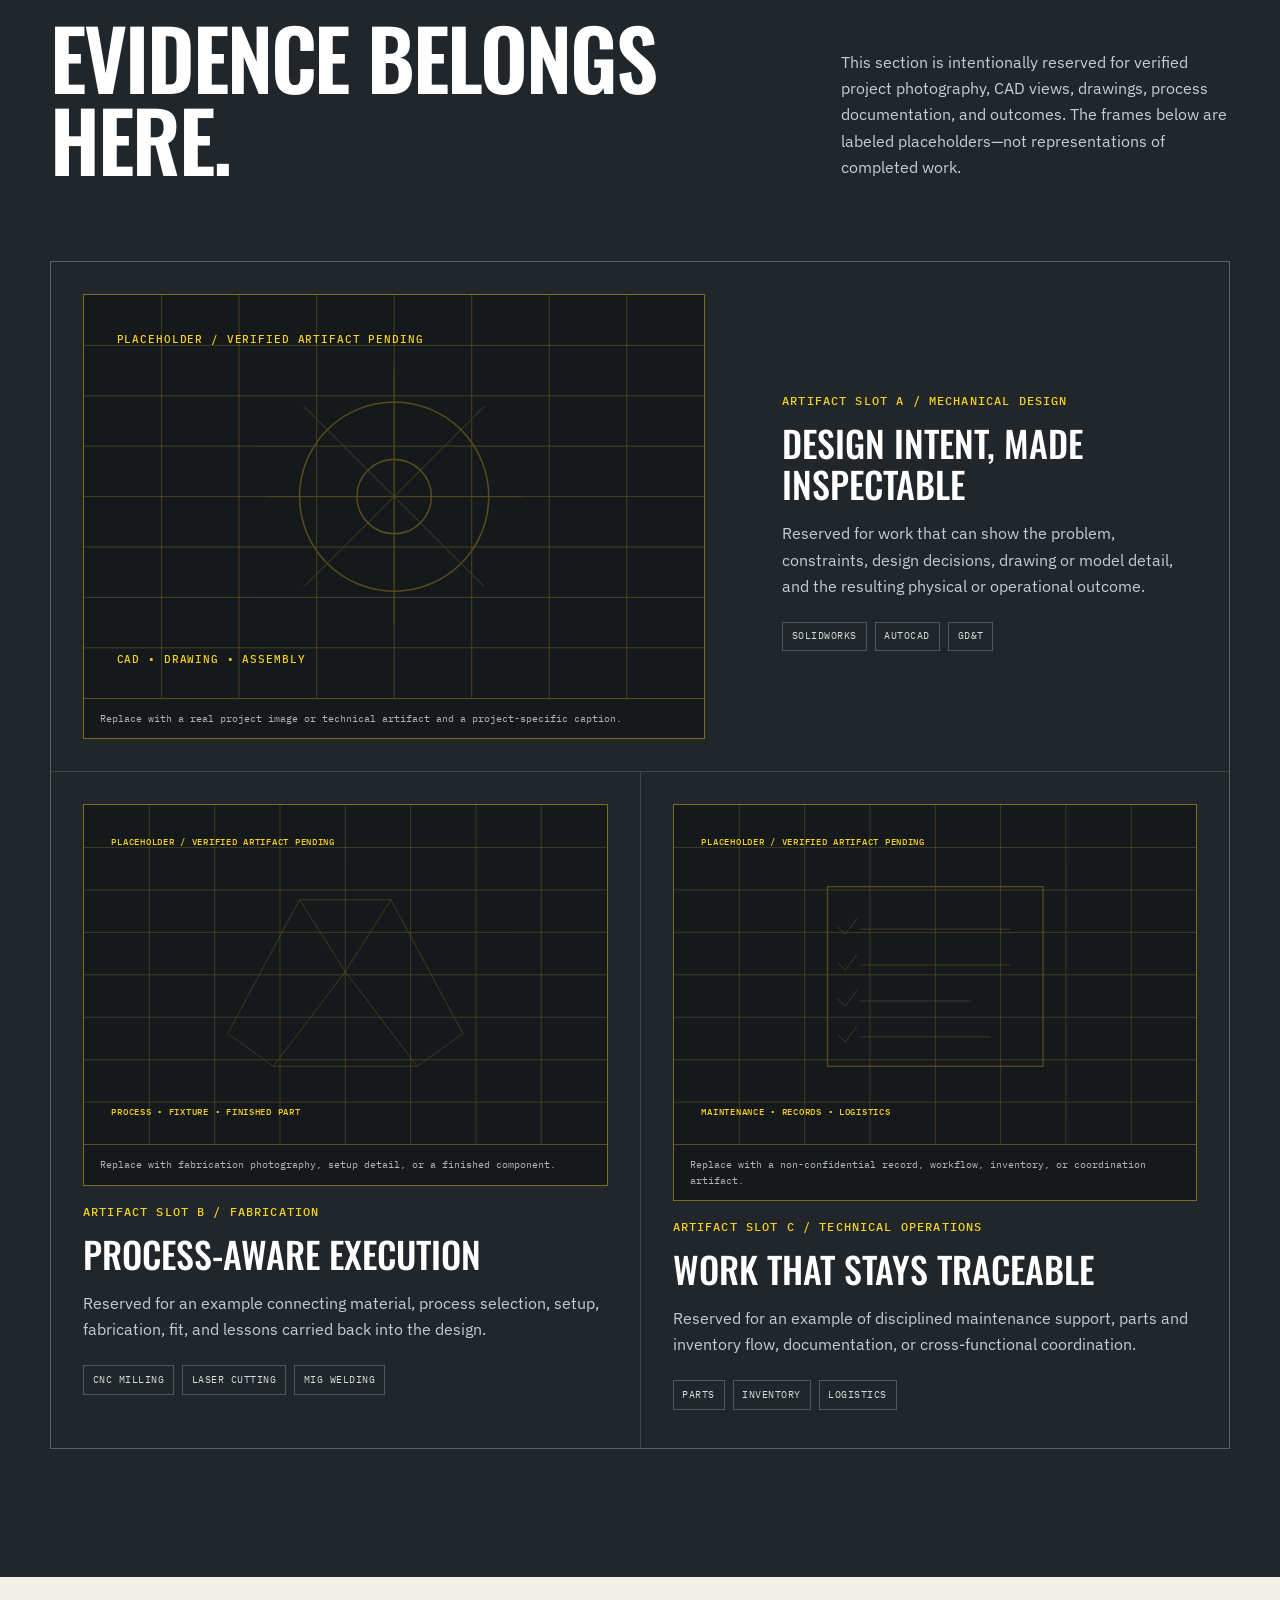
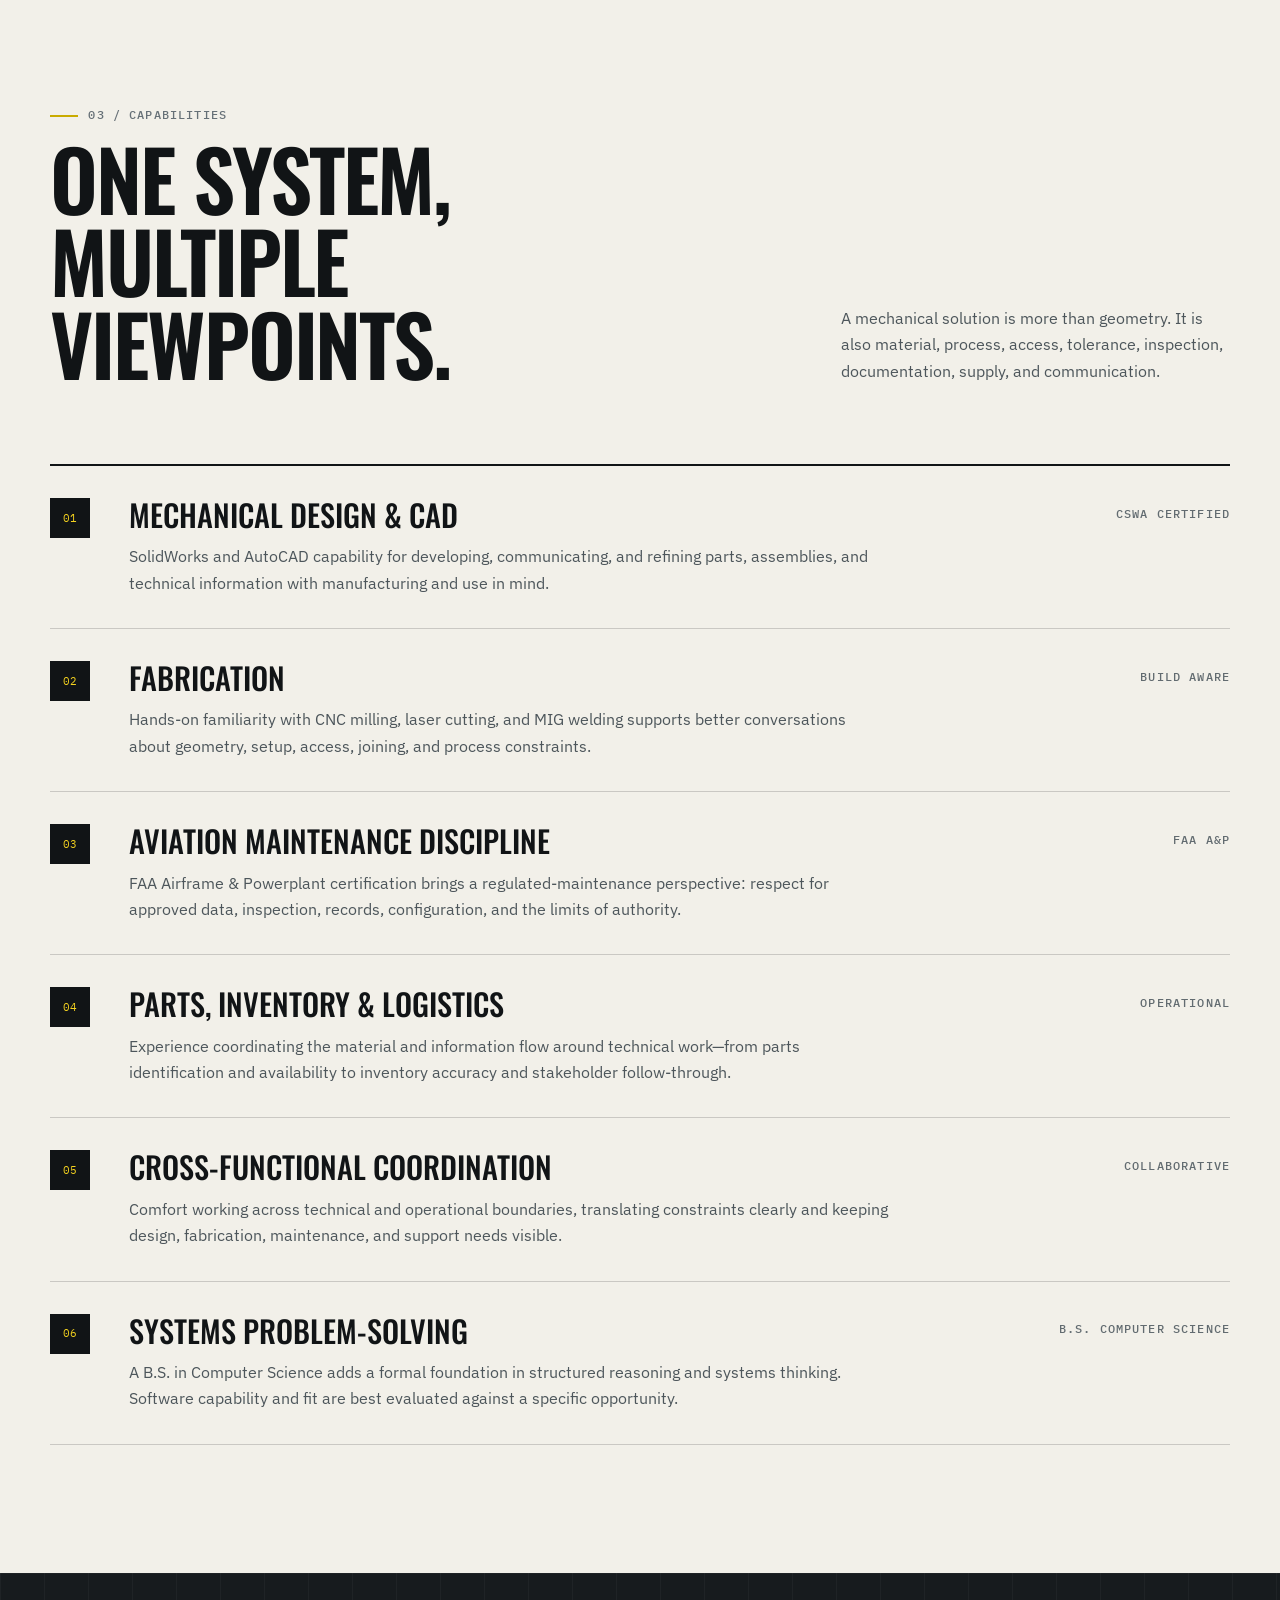
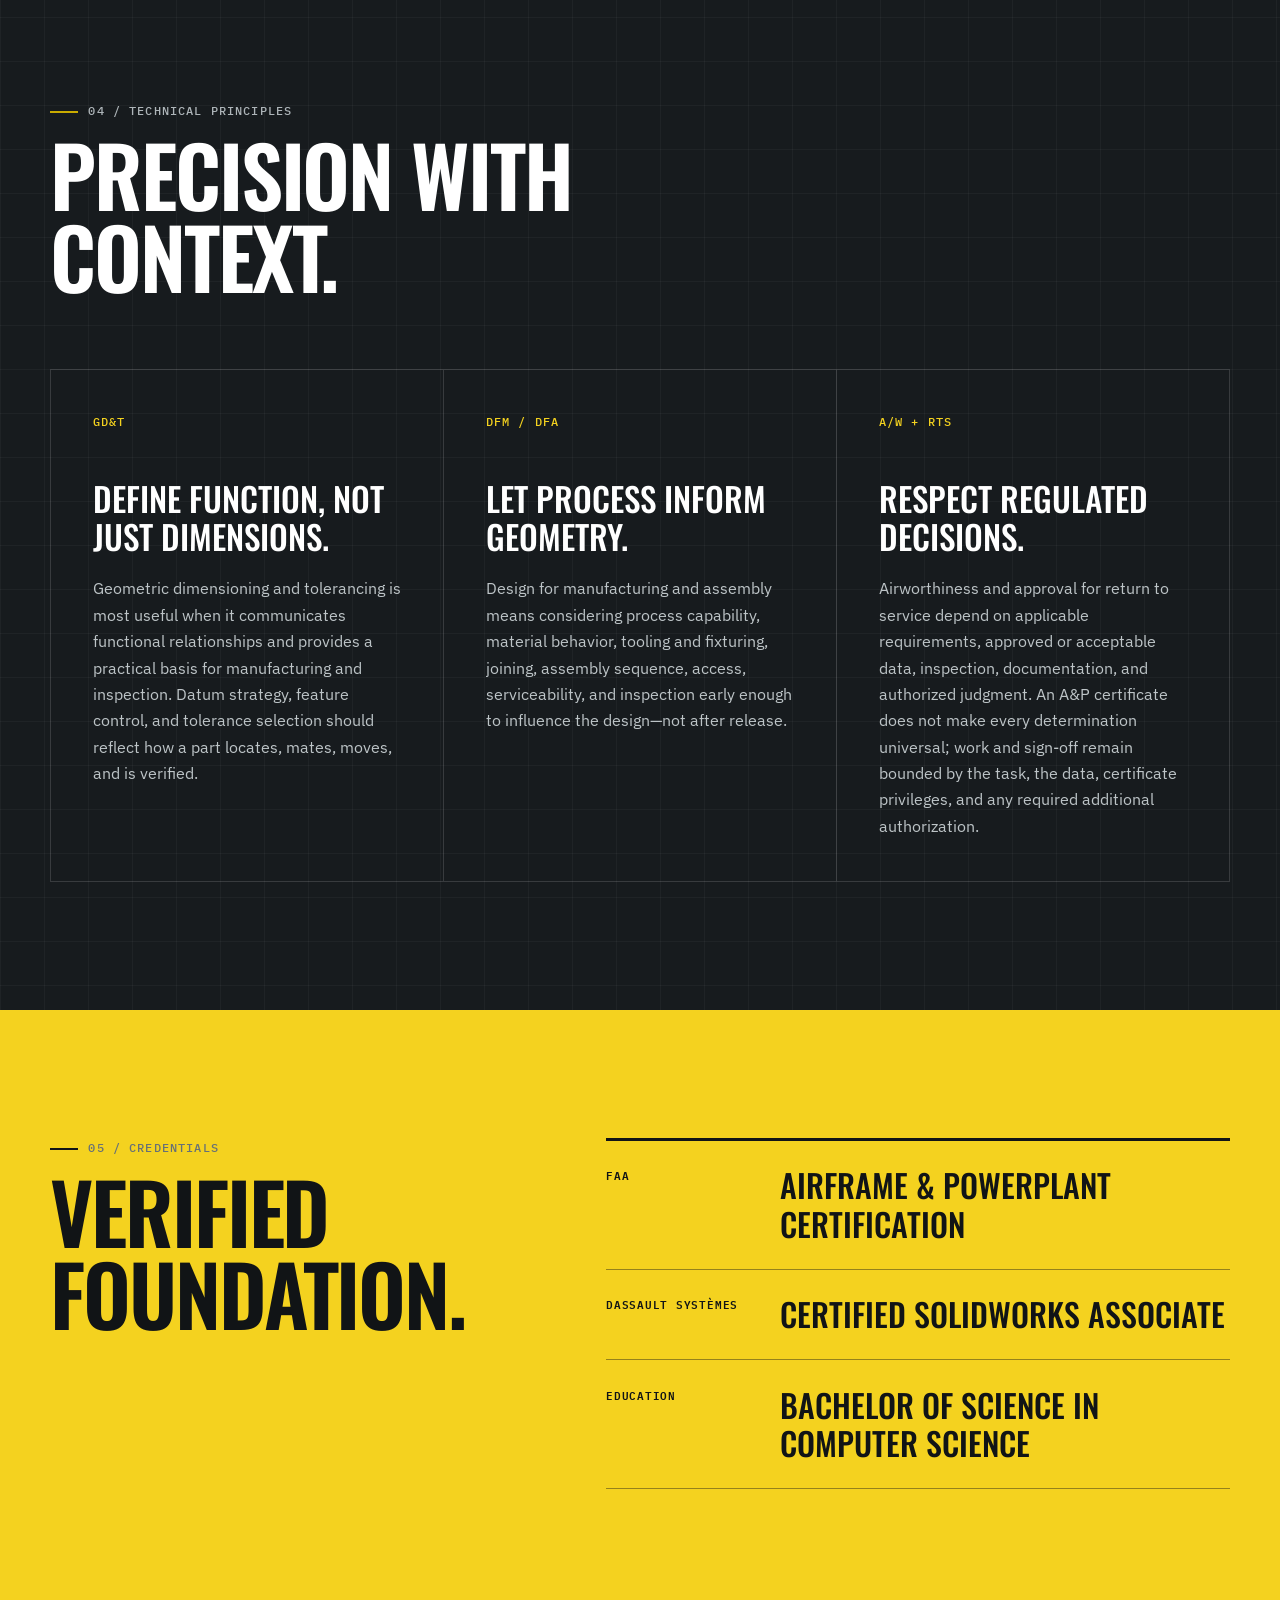
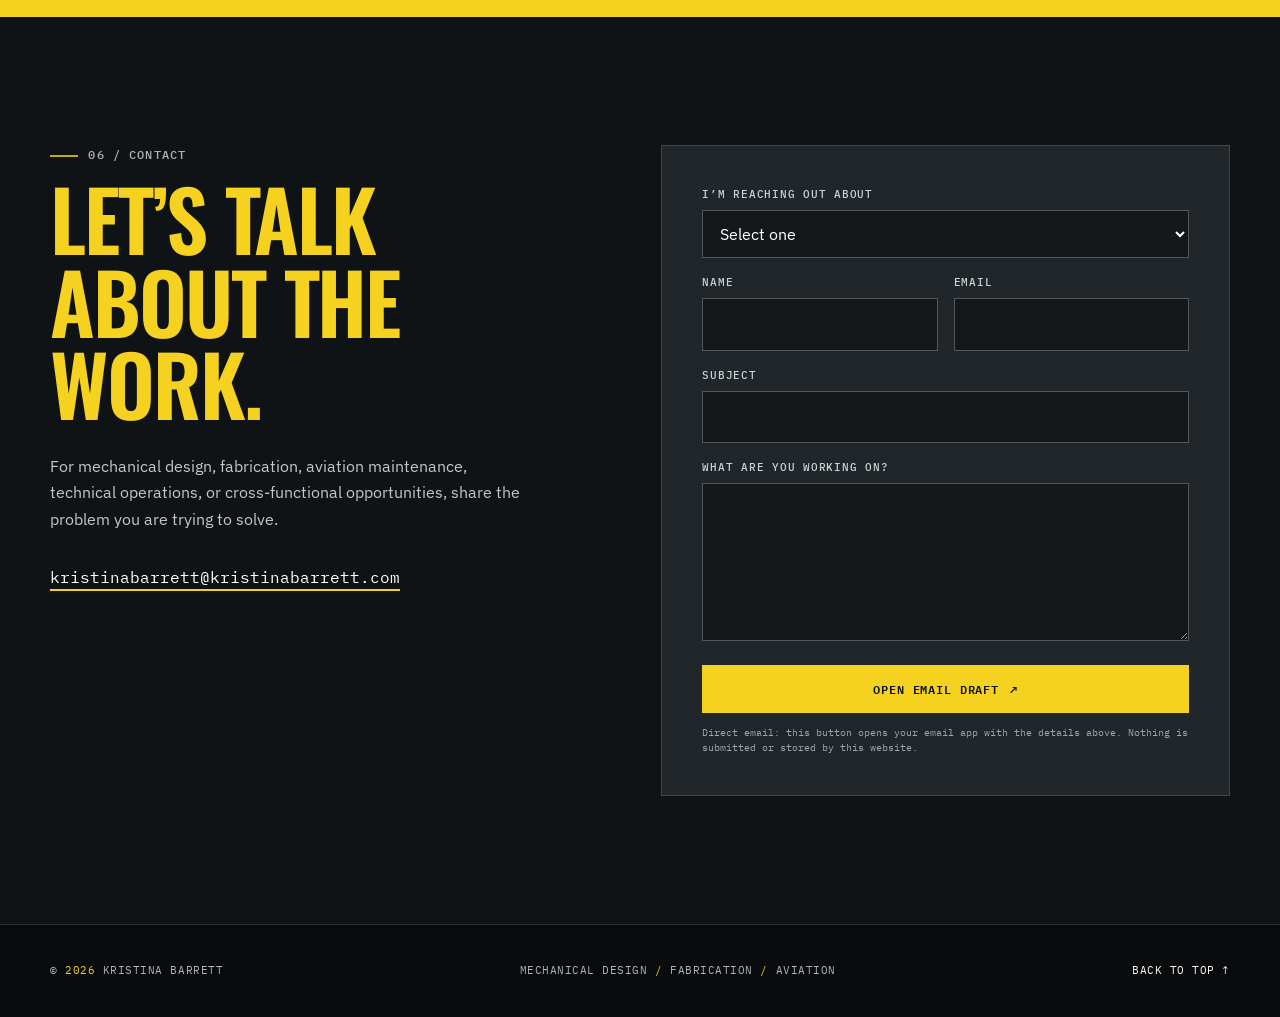
==== commit 013a0b5c: "Remove hosted form and restore direct email" ====
--- a/index.html
+++ b/index.html
@@ -426,15 +426,15 @@
           <a class="email-link" href="mailto:kristinabarrett@kristinabarrett.com" data-conversion="email_direct" data-conversion-source="contact">kristinabarrett@kristinabarrett.com</a>
         </div>
 
-        <form class="contact-form" action="https://formsubmit.co/kristinabarrett@kristinabarrett.com" method="post" data-contact-form data-reveal>
-          <input type="hidden" name="_subject" value="New portfolio inquiry for Kristina Barrett">
-          <input type="hidden" name="_next" value="https://kristinabarrett.com/thanks.html">
-          <input type="hidden" name="_template" value="table">
-          <input type="hidden" name="_captcha" value="false">
-          <div class="form-honeypot" aria-hidden="true">
-            <label for="website">Leave this field empty</label>
-            <input id="website" name="_honey" type="text" tabindex="-1" autocomplete="off">
-          </div>
+        <div class="contact-form contact-form-external" data-google-form-panel hidden>
+          <p class="contact-method">Google-owned contact form</p>
+          <h3>Send an inquiry</h3>
+          <p>Use the Google contact form to share your contact details and project or role information.</p>
+          <a class="button button-primary" target="_blank" rel="noopener noreferrer" data-google-form-link data-conversion="open_google_contact_form" data-conversion-source="contact">Open contact form <span aria-hidden="true">↗</span></a>
+          <p class="form-note">Prefer email? Write directly to <a href="mailto:kristinabarrett@kristinabarrett.com">kristinabarrett@kristinabarrett.com</a>.</p>
+        </div>
+
+        <form class="contact-form" action="mailto:kristinabarrett@kristinabarrett.com" method="post" enctype="text/plain" data-contact-form data-reveal>
           <div class="field">
             <label for="inquiry-type">I’m reaching out about</label>
             <select id="inquiry-type" name="Inquiry type" required>
@@ -462,8 +462,8 @@
             <label for="message">What are you working on?</label>
             <textarea id="message" name="message" rows="5" required></textarea>
           </div>
-          <button class="button button-primary" type="submit">Send inquiry <span aria-hidden="true">→</span></button>
-          <p class="form-note" id="email-note" data-form-status aria-live="polite">Your email address is used as Reply-To. Form details are sent securely through FormSubmit; no account is required.</p>
+          <button class="button button-primary" type="submit">Open email draft <span aria-hidden="true">↗</span></button>
+          <p class="form-note" id="email-note" data-form-status aria-live="polite">Direct email: this button opens your email app with the details above. Nothing is submitted or stored by this website.</p>
         </form>
       </div>
     </section>
@@ -477,6 +477,7 @@
     </div>
   </footer>
 
+  <script src="js/contact-config.js" defer></script>
   <script src="js/main.js" defer></script>
 </body>
 </html>
--- a/css/styles.css
+++ b/css/styles.css
@@ -1029,14 +1029,6 @@
   background: var(--gunmetal-2);
 }
 
-.form-honeypot {
-  position: absolute;
-  left: -10000px;
-  width: 1px;
-  height: 1px;
-  overflow: hidden;
-}
-
 .field-pair {
   display: grid;
   grid-template-columns: repeat(2, minmax(0, 1fr));
@@ -1092,50 +1084,43 @@
   width: 100%;
 }
 
+.contact-form-external h3 {
+  margin: 0.75rem 0 0;
+  font-family: "Oswald", Arial, sans-serif;
+  font-size: clamp(1.8rem, 4vw, 2.8rem);
+  font-weight: 500;
+  text-transform: uppercase;
+}
+
+.contact-form-external > p:not(.contact-method, .form-note) {
+  margin: 1rem 0 0;
+  color: #c1c8cb;
+}
+
+.contact-form-external .button {
+  margin-top: 1.5rem;
+}
+
+.contact-method {
+  margin: 0;
+  color: var(--yellow);
+  font-family: "IBM Plex Mono", monospace;
+  font-size: 0.67rem;
+  font-weight: 600;
+  letter-spacing: 0.07em;
+  text-transform: uppercase;
+}
+
+.contact-form-external .form-note a {
+  color: var(--white);
+}
+
 .form-note {
   margin: 0.85rem 0 0;
   color: #9da6aa;
   font-family: "IBM Plex Mono", monospace;
   font-size: 0.62rem;
   line-height: 1.45;
-}
-
-.confirmation-page {
-  min-height: 100vh;
-  display: grid;
-  grid-template-rows: 1fr auto;
-  background: #101315;
-  color: var(--white);
-}
-
-.confirmation-main {
-  display: grid;
-  place-items: center;
-  padding-block: clamp(5rem, 12vw, 10rem);
-}
-
-.confirmation-panel {
-  width: min(100%, 760px);
-  padding: clamp(2rem, 6vw, 4.5rem);
-  border: 1px solid var(--line-dark);
-  background: var(--gunmetal-2);
-  box-shadow: var(--shadow);
-}
-
-.confirmation-panel h1 {
-  margin-top: 1rem;
-  color: var(--yellow);
-  font-size: clamp(3rem, 9vw, 6rem);
-}
-
-.confirmation-panel > p:not(.section-index) {
-  max-width: 54ch;
-  margin: 1.5rem 0 0;
-  color: #c1c8cb;
-}
-
-.confirmation-panel .button {
-  margin-top: 2rem;
 }
 
 .site-footer {
